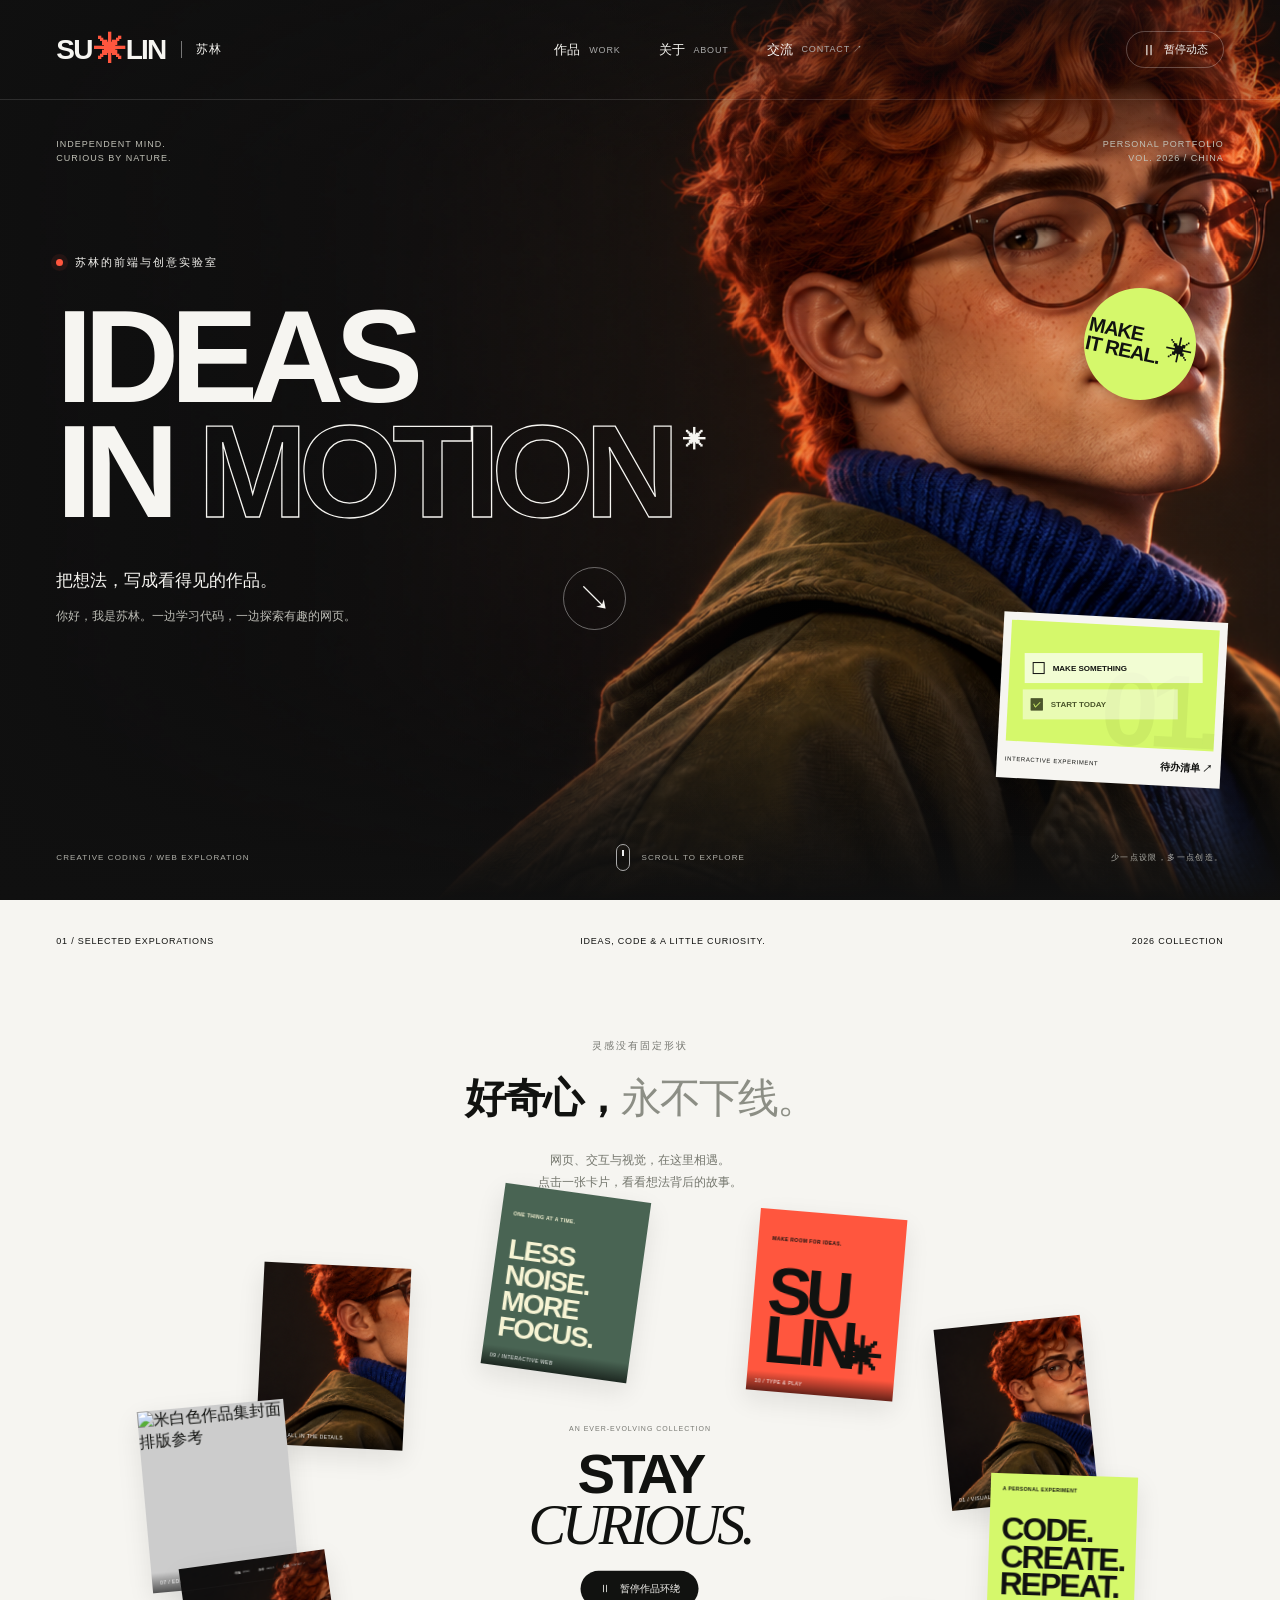
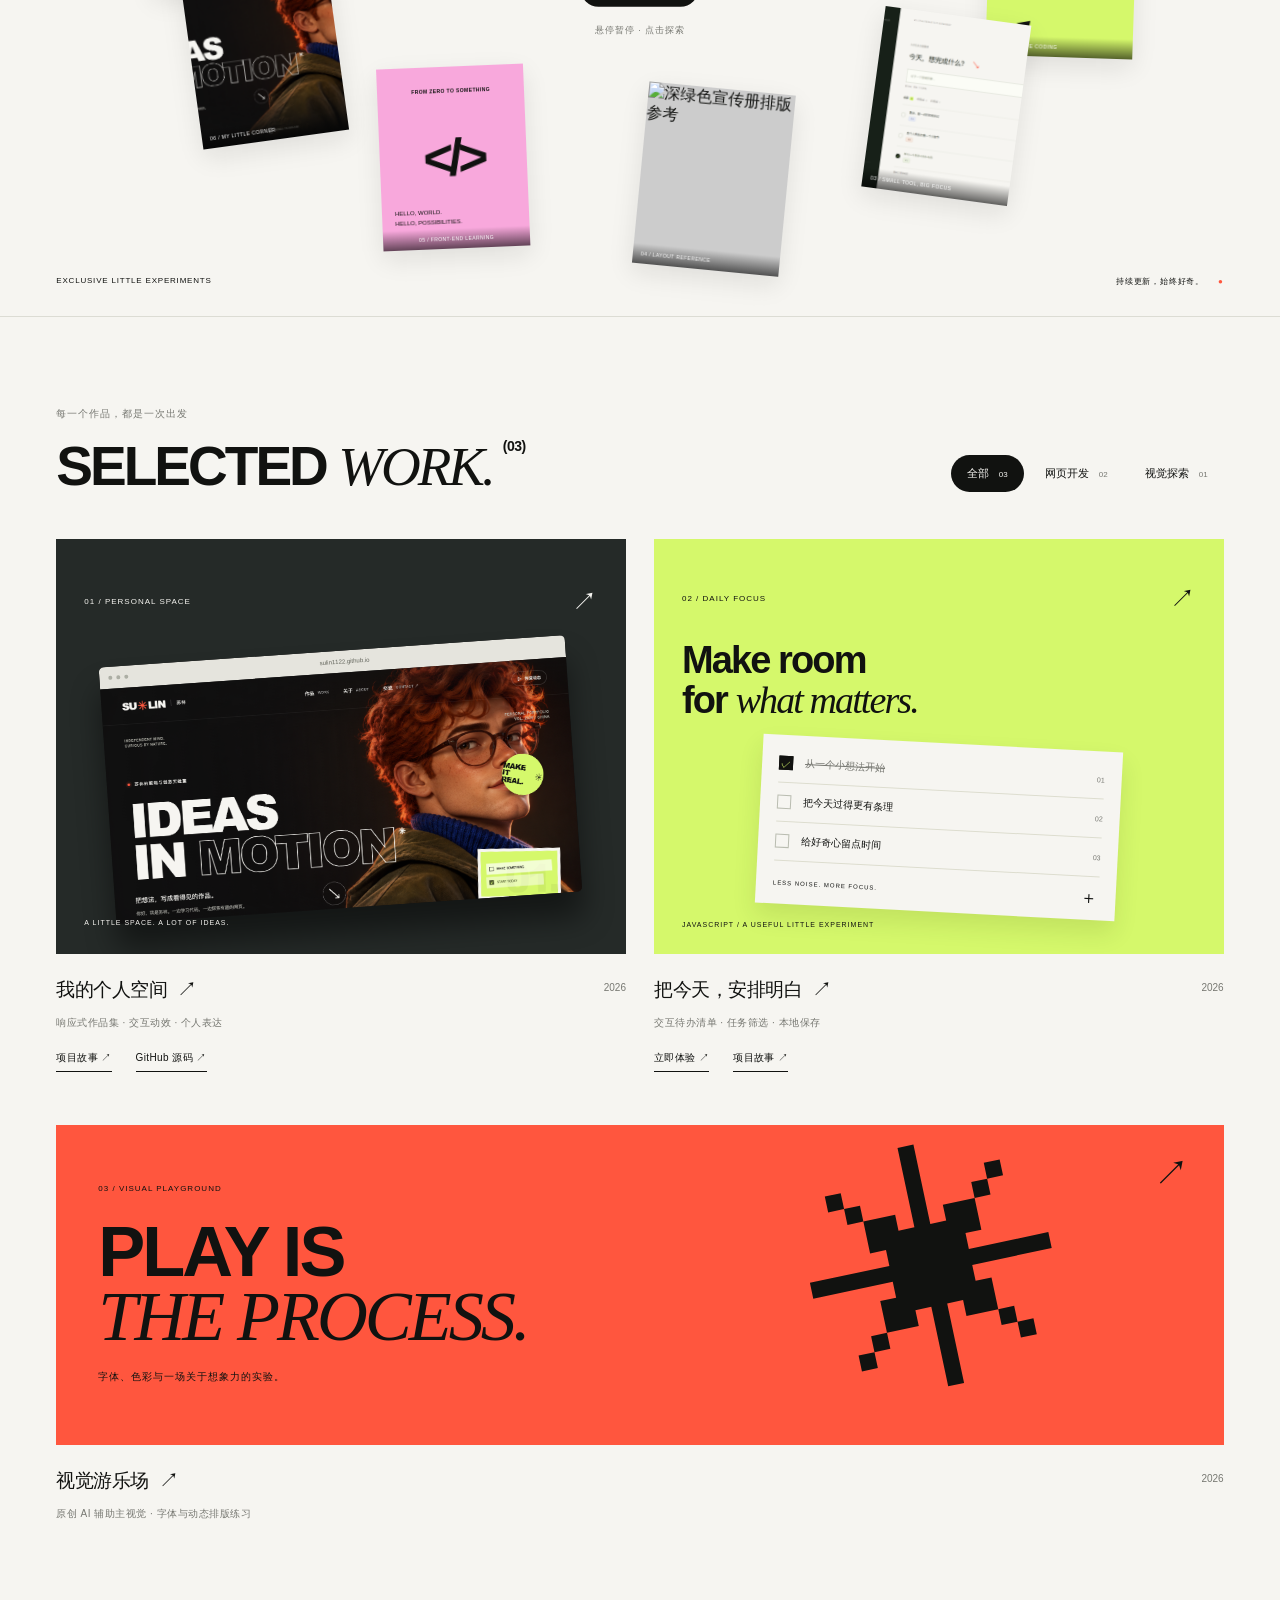
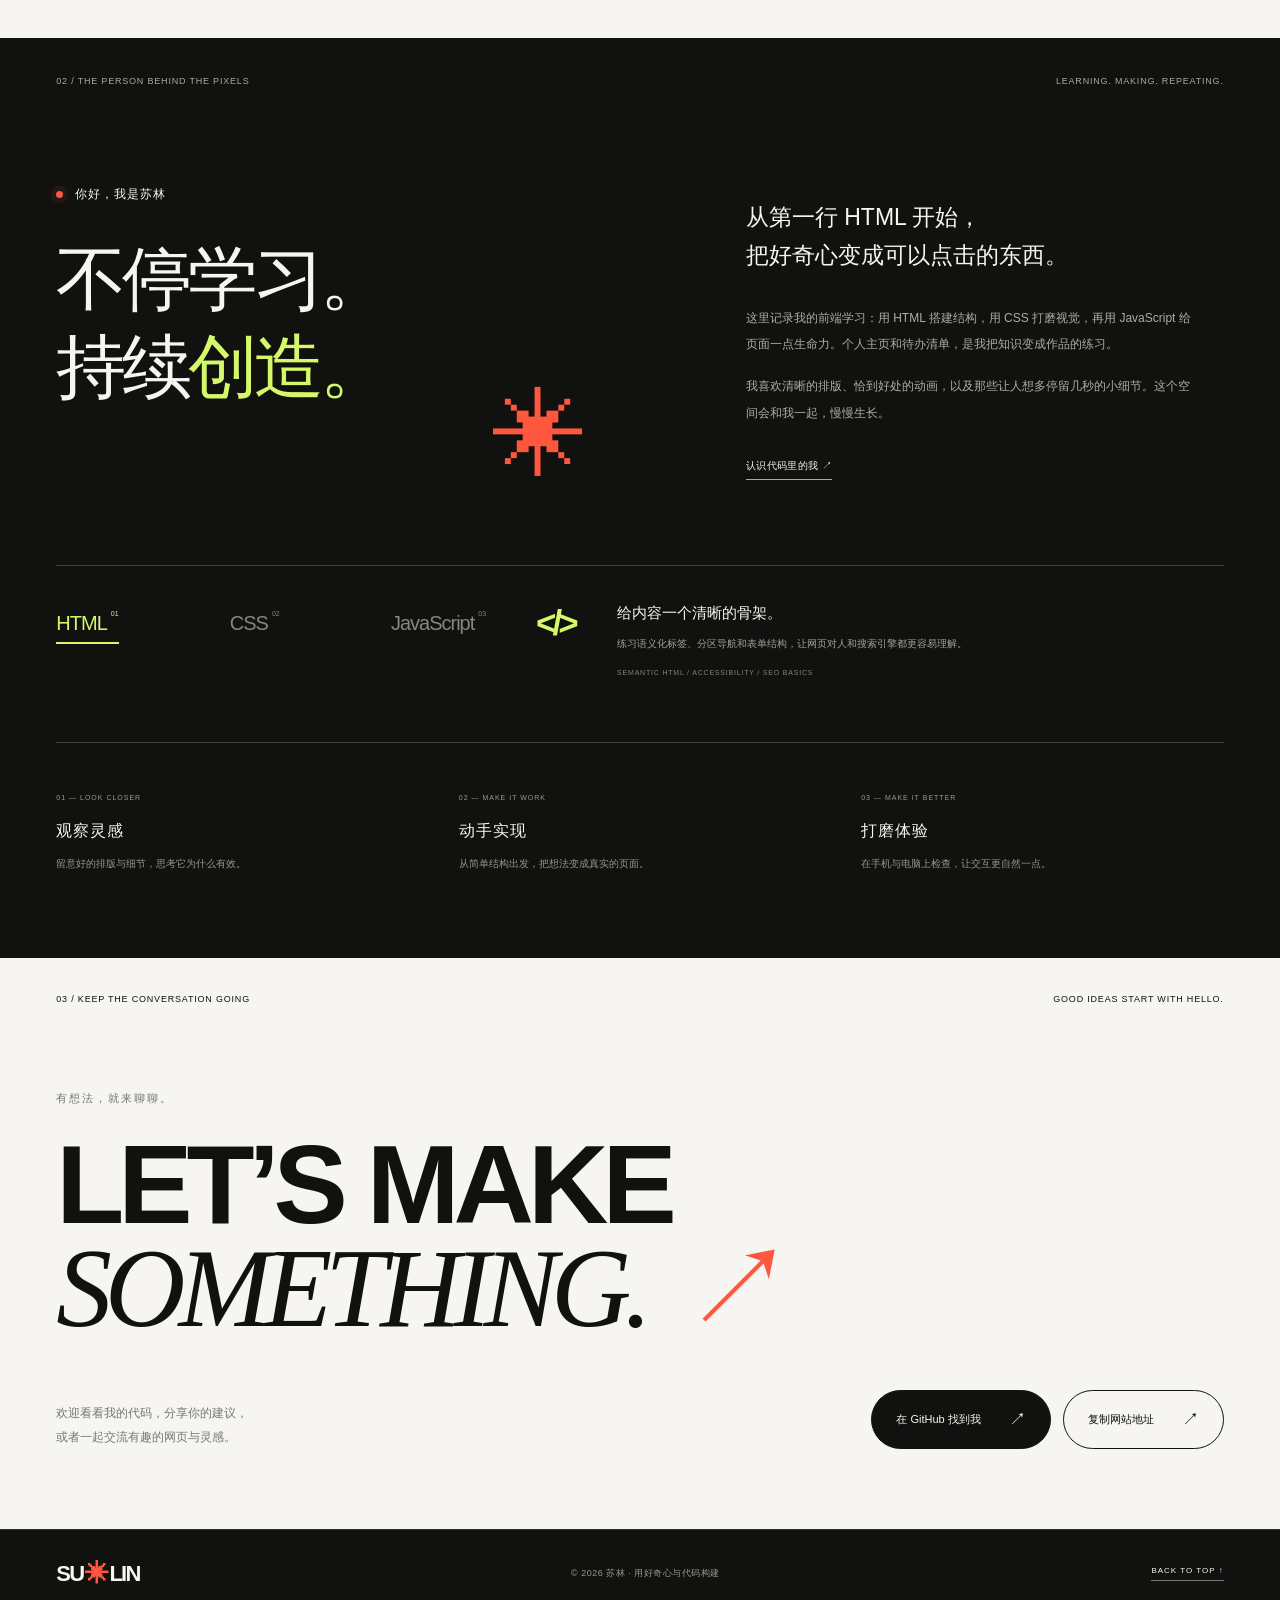
==== index.html @ 7ba2c5b1 "Redesign portfolio with animated gallery and persistent task app" ====
<!DOCTYPE html>
<html lang="zh-CN">
<head>
  <meta charset="UTF-8">
  <meta name="viewport" content="width=device-width, initial-scale=1">
  <meta name="theme-color" content="#101010">
  <title>苏林 SULIN — 让想法动起来｜前端学习与创意作品集</title>
  <meta name="description" content="你好，我是苏林。这里是我的前端学习与创意实验空间：探索 HTML、CSS、JavaScript，展示个人网站、交互待办清单与视觉练习。">
  <meta name="author" content="苏林">
  <link rel="canonical" href="https://sulin1122.github.io/">
  <link rel="icon" href="./images/logo.svg" type="image/svg+xml">
  <link rel="icon" href="./favicon.ico">
  <meta property="og:type" content="website">
  <meta property="og:locale" content="zh_CN">
  <meta property="og:site_name" content="SULIN — 苏林的创意空间">
  <meta property="og:title" content="苏林 SULIN — 让想法动起来">
  <meta property="og:description" content="前端学习、网页作品与视觉实验。每一个小小的想法，都值得被认真实现。">
  <meta property="og:url" content="https://sulin1122.github.io/">
  <meta property="og:image" content="https://sulin1122.github.io/images/portfolio-social.png">
  <meta property="og:image:alt" content="苏林创意作品集，黑色首屏与原创红发 3D 人物">
  <meta name="twitter:card" content="summary_large_image">
  <meta name="twitter:title" content="苏林 SULIN — 让想法动起来">
  <meta name="twitter:description" content="前端学习、网页作品与视觉实验。">
  <meta name="twitter:image" content="https://sulin1122.github.io/images/portfolio-social.png">
  <link rel="preload" as="image" href="./images/creative-hero.png" fetchpriority="high">
  <link rel="stylesheet" href="./style.css">
  <script src="./myScript.js" defer></script>
  <script type="application/ld+json">
  {"@context":"https://schema.org","@type":"ProfilePage","url":"https://sulin1122.github.io/","name":"苏林 SULIN — 前端学习与创意作品集","inLanguage":"zh-CN","mainEntity":{"@type":"Person","name":"苏林","identifier":"sulin1122","url":"https://sulin1122.github.io/","sameAs":["https://github.com/sulin1122"]}}
  </script>
</head>
<body>
  <a class="skip-link" href="#main">跳到主要内容</a>
  <div class="reading-progress" aria-hidden="true"></div>
  <header class="site-header" id="top">
    <a class="wordmark" href="#top" aria-label="苏林，返回首页">SU<span class="logo-star" aria-hidden="true">✳</span>LIN<span class="wordmark-cn">苏林</span></a>
    <nav class="main-nav" id="main-nav" aria-label="主要导航">
      <a href="#works">作品 <span>WORK</span></a><a href="#about">关于 <span>ABOUT</span></a><a href="#contact">交流 <span>CONTACT ↗</span></a>
    </nav>
    <div class="header-actions"><button class="motion-toggle" type="button" aria-pressed="false" title="暂停页面动态"><span class="motion-symbol" aria-hidden="true">Ⅱ</span><span class="motion-label">暂停动态</span></button><button class="menu-toggle" type="button" aria-expanded="false" aria-controls="main-nav" aria-label="打开导航"><span></span><span></span></button></div>
  </header>
  <main id="main">
    <section class="hero" aria-labelledby="hero-title">
      <div class="hero-art" aria-hidden="true"><img src="./images/creative-hero.png" width="1672" height="941" alt="" fetchpriority="high"></div><div class="hero-shade" aria-hidden="true"></div>
      <div class="hero-kicker"><span>INDEPENDENT MIND.<br>CURIOUS BY NATURE.</span><span class="hero-edition">PERSONAL PORTFOLIO<br>VOL. 2026 / CHINA</span></div>
      <div class="hero-copy"><p class="eyebrow"><span class="live-dot"></span> 苏林的前端与创意实验室</p><h1 id="hero-title">IDEAS<br>IN <span class="outline-word">MOTION</span><sup>✳</sup></h1><div class="hero-intro"><p>把想法，写成看得见的作品。<br><span>你好，我是苏林。一边学习代码，一边探索有趣的网页。</span></p><a href="#works" class="round-link" aria-label="向下探索我的作品"><span aria-hidden="true">↘</span></a></div></div>
      <div class="hero-sticker" aria-hidden="true"><span>MAKE<br>IT REAL.</span><span>✳</span></div>
      <a class="hero-preview" href="./1.html"><div class="preview-art"><span class="preview-task"><i></i>MAKE SOMETHING</span><span class="preview-task checked"><i>✓</i>START TODAY</span><span class="preview-number">01.</span></div><span>INTERACTIVE EXPERIMENT <strong>待办清单 ↗</strong></span></a>
      <div class="hero-bottom"><span>CREATIVE CODING / WEB EXPLORATION</span><a href="#works"><span class="scroll-line" aria-hidden="true"></span> SCROLL TO EXPLORE</a><span class="hero-coordinate">少一点设限，多一点创造。</span></div>
    </section>
    <section class="collection section-light" id="works" aria-labelledby="collection-title">
      <div class="section-meta"><span>01 / SELECTED EXPLORATIONS</span><span>IDEAS, CODE & A LITTLE CURIOSITY.</span><span>2026 COLLECTION</span></div>
      <div class="collection-heading reveal"><p class="eyebrow">灵感没有固定形状</p><h2 id="collection-title">好奇心，<em>永不下线。</em></h2><p class="section-description">网页、交互与视觉，在这里相遇。<br>点击一张卡片，看看想法背后的故事。</p></div>
      <div class="orbit-stage" aria-label="互动作品与灵感环形画廊"><div class="orbit-cards">
        <button class="orbit-card art-character" type="button" data-case="visual" aria-label="查看原创 3D 主视觉"><img src="./images/creative-hero.png" alt="原创红发 3D 人物视觉" loading="lazy" width="1672" height="941"><span>01 / VISUAL EXPLORATION</span></button>
        <button class="orbit-card art-type" type="button" data-case="site" aria-label="查看个人网站项目"><span class="poster-caption">A PERSONAL EXPERIMENT</span><strong>CODE.<br>CREATE.<br>REPEAT.</strong><span class="poster-mark">↗</span><span>02 / CREATIVE CODING</span></button>
        <button class="orbit-card art-image" type="button" data-case="todo" aria-label="查看待办清单项目"><img src="./images/todo-preview.png" alt="待办清单项目界面预览" loading="lazy" width="1280" height="800"><span>03 / SMALL TOOL, BIG FOCUS</span></button>
        <button class="orbit-card art-image" type="button" data-case="reference" aria-label="查看排版参考素材"><img src="./images/brochure-reference.webp" alt="深绿色宣传册排版参考" loading="lazy" width="640" height="714"><span>04 / LAYOUT REFERENCE</span></button>
        <button class="orbit-card art-code" type="button" data-case="site" aria-label="查看网页结构练习"><span class="poster-caption">FROM ZERO TO SOMETHING</span><strong>&lt;/&gt;</strong><span class="code-caption">HELLO, WORLD.<br>HELLO, POSSIBILITIES.</span><span>05 / FRONT-END LEARNING</span></button>
        <button class="orbit-card art-image" type="button" data-case="site" aria-label="查看个人主页预览"><img src="./images/portfolio-preview.png" alt="个人作品集首页预览" loading="lazy" width="1265" height="791"><span>06 / MY LITTLE CORNER</span></button>
        <button class="orbit-card art-image" type="button" data-case="reference" aria-label="查看作品集封面参考"><img src="./images/portfolio-reference.webp" alt="米白色作品集封面排版参考" loading="lazy" width="640" height="427"><span>07 / EDITORIAL REFERENCE</span></button>
        <button class="orbit-card art-character detail-crop" type="button" data-case="visual" aria-label="查看主视觉细节"><img src="./images/creative-hero.png" alt="原创人物头发与材质的细节" loading="lazy" width="1672" height="941"><span>08 / IT'S ALL IN THE DETAILS</span></button>
        <button class="orbit-card art-focus" type="button" data-case="todo" aria-label="体验我的待办清单"><span class="poster-caption">ONE THING AT A TIME.</span><strong>LESS<br>NOISE.<br>MORE<br>FOCUS.</strong><span>09 / INTERACTIVE WEB</span></button>
        <button class="orbit-card art-name" type="button" data-case="visual" aria-label="查看视觉与字体探索"><span class="poster-caption">MAKE ROOM FOR IDEAS.</span><strong>SU<br>LIN<span>✳</span></strong><span>10 / TYPE & PLAY</span></button>
      </div><div class="orbit-center"><span class="orbit-small-label">AN EVER-EVOLVING COLLECTION</span><span class="orbit-center-title">STAY<br><em>CURIOUS.</em></span><button class="orbit-control" type="button" aria-pressed="false"><span class="orbit-control-icon" aria-hidden="true">Ⅱ</span><span class="orbit-control-label">暂停作品环绕</span></button><span class="orbit-hint">悬停暂停 · 点击探索</span></div></div>
      <div class="collection-bottom"><span>EXCLUSIVE LITTLE EXPERIMENTS</span><span>持续更新，始终好奇。<span class="accent-dot">●</span></span></div>
    </section>
    <section class="projects section-light" aria-labelledby="projects-title">
      <div class="projects-header reveal"><div><p class="eyebrow">每一个作品，都是一次出发</p><h2 id="projects-title">SELECTED <em>WORK.</em><sup>(03)</sup></h2></div><div class="project-filters" role="group" aria-label="筛选作品"><button class="is-active" type="button" data-filter="all" aria-pressed="true">全部 <span>03</span></button><button type="button" data-filter="web" aria-pressed="false">网页开发 <span>02</span></button><button type="button" data-filter="visual" aria-pressed="false">视觉探索 <span>01</span></button></div></div>
      <p class="sr-only" id="filter-status" aria-live="polite">显示全部 3 个作品</p>
      <div class="project-grid">
        <article class="project-card reveal" data-category="web" id="personal-site"><button class="project-cover cover-site" type="button" data-case="site" aria-label="查看个人网站项目详情"><span class="cover-topline">01 / PERSONAL SPACE <span>↗</span></span><div class="browser-mock"><div class="browser-bar"><i></i><i></i><i></i><span>sulin1122.github.io</span></div><img src="./images/portfolio-preview.png" alt="个人作品集网站实际页面" loading="lazy" width="1265" height="791"></div><span class="cover-label">A LITTLE SPACE. A LOT OF IDEAS.</span></button><div class="project-caption"><div><h3>我的个人空间 <span>↗</span></h3><p>响应式作品集 · 交互动效 · 个人表达</p></div><span class="project-year">2026</span></div><div class="project-actions"><button class="text-link" type="button" data-case="site">项目故事 ↗</button><a class="text-link" href="https://github.com/sulin1122/sulin1122.github.io" target="_blank" rel="noopener noreferrer">GitHub 源码 ↗</a></div></article>
        <article class="project-card reveal" data-category="web" id="todo-project"><button class="project-cover cover-todo" type="button" data-case="todo" aria-label="查看交互待办清单详情"><span class="cover-topline">02 / DAILY FOCUS <span>↗</span></span><div class="todo-cover-heading">Make room<br>for <em>what matters.</em></div><div class="mini-todo"><div><span class="mini-check done">✓</span><span class="mini-done">从一个小想法开始</span><small>01</small></div><div><span class="mini-check"></span><span>把今天过得更有条理</span><small>02</small></div><div><span class="mini-check"></span><span>给好奇心留点时间</span><small>03</small></div><span class="mini-todo-footer">LESS NOISE. MORE FOCUS. <span>＋</span></span></div><span class="cover-label">JAVASCRIPT / A USEFUL LITTLE EXPERIMENT</span></button><div class="project-caption"><div><h3>把今天，安排明白 <span>↗</span></h3><p>交互待办清单 · 任务筛选 · 本地保存</p></div><span class="project-year">2026</span></div><div class="project-actions"><a class="text-link" href="./1.html">立即体验 ↗</a><button class="text-link" type="button" data-case="todo">项目故事 ↗</button></div></article>
        <article class="project-card project-wide reveal" data-category="visual"><button class="project-cover cover-visual" type="button" data-case="visual" aria-label="查看视觉实验详情"><div><span class="cover-topline">03 / VISUAL PLAYGROUND</span><strong>PLAY IS<br><em>THE PROCESS.</em></strong><span class="cover-label">字体、色彩与一场关于想象力的实验。</span></div><div class="visual-star" aria-hidden="true">✳</div><span class="visual-open" aria-hidden="true">↗</span></button><div class="project-caption"><div><h3>视觉游乐场 <span>↗</span></h3><p>原创 AI 辅助主视觉 · 字体与动态排版练习</p></div><span class="project-year">2026</span></div></article>
      </div>
    </section>
    <section class="about" id="about" aria-labelledby="about-title">
      <div class="section-meta"><span>02 / THE PERSON BEHIND THE PIXELS</span><span>LEARNING. MAKING. REPEATING.</span></div>
      <div class="about-layout"><div class="about-title-wrap reveal"><p class="eyebrow"><span class="live-dot"></span> 你好，我是苏林</p><h2 id="about-title">不停学习。<br>持续<span>创造。</span></h2><span class="about-asterisk" aria-hidden="true">✳</span></div><div class="about-copy reveal"><p class="about-lead">从第一行 HTML 开始，<br>把好奇心变成可以点击的东西。</p><p>这里记录我的前端学习：用 HTML 搭建结构，用 CSS 打磨视觉，再用 JavaScript 给页面一点生命力。个人主页和待办清单，是我把知识变成作品的练习。</p><p>我喜欢清晰的排版、恰到好处的动画，以及那些让人想多停留几秒的小细节。这个空间会和我一起，慢慢生长。</p><a class="text-link light-link" href="https://github.com/sulin1122" target="_blank" rel="noopener noreferrer">认识代码里的我 ↗</a></div></div>
      <div class="skill-lab reveal"><div class="skill-tabs" role="tablist" aria-label="正在探索的技能"><button type="button" role="tab" id="skill-html" aria-selected="true" aria-controls="skill-panel" data-skill="html">HTML<span>01</span></button><button type="button" role="tab" id="skill-css" aria-selected="false" aria-controls="skill-panel" tabindex="-1" data-skill="css">CSS<span>02</span></button><button type="button" role="tab" id="skill-js" aria-selected="false" aria-controls="skill-panel" tabindex="-1" data-skill="js">JavaScript<span>03</span></button></div><div id="skill-panel" class="skill-panel" role="tabpanel" tabindex="0" aria-labelledby="skill-html"><span class="skill-icon" aria-hidden="true">&lt;/&gt;</span><div><h3>给内容一个清晰的骨架。</h3><p>练习语义化标签、分区导航和表单结构，让网页对人和搜索引擎都更容易理解。</p><span class="skill-tags">SEMANTIC HTML / ACCESSIBILITY / SEO BASICS</span></div></div></div>
      <div class="process-row"><div class="reveal"><span>01 — LOOK CLOSER</span><h3>观察灵感</h3><p>留意好的排版与细节，思考它为什么有效。</p></div><div class="reveal"><span>02 — MAKE IT WORK</span><h3>动手实现</h3><p>从简单结构出发，把想法变成真实的页面。</p></div><div class="reveal"><span>03 — MAKE IT BETTER</span><h3>打磨体验</h3><p>在手机与电脑上检查，让交互更自然一点。</p></div></div>
    </section>
    <section class="contact section-light" id="contact" aria-labelledby="contact-title"><div class="section-meta"><span>03 / KEEP THE CONVERSATION GOING</span><span>GOOD IDEAS START WITH HELLO.</span></div><div class="contact-content reveal"><p class="eyebrow">有想法，就来聊聊。</p><h2 id="contact-title">LET’S MAKE<br><em>SOMETHING.</em><span aria-hidden="true">↗</span></h2><div class="contact-bottom"><p>欢迎看看我的代码，分享你的建议，<br>或者一起交流有趣的网页与灵感。</p><div class="contact-actions"><a class="pill-button" href="https://github.com/sulin1122" target="_blank" rel="noopener noreferrer">在 GitHub 找到我 <span>↗</span></a><button class="pill-button pill-outline" type="button" id="copy-site">复制网站地址 <span>↗</span></button></div></div></div></section>
  </main>
  <footer class="site-footer"><a class="wordmark" href="#top" aria-label="回到顶部">SU<span aria-hidden="true">✳</span>LIN</a><p>© <span id="year">2026</span> 苏林 · 用好奇心与代码构建</p><a href="#top" class="back-top">BACK TO TOP ↑</a></footer>
  <dialog class="case-dialog" id="case-dialog" aria-labelledby="case-title"><button class="dialog-close" type="button" aria-label="关闭项目详情">×</button><div id="case-content"></div></dialog>
  <div class="toast" id="toast" role="status" aria-live="polite"></div>
</body>
</html>
---- style.css ----
@charset "UTF-8";
:root{--ink:#111210;--paper:#f6f5f1;--muted:#777872;--line:#dcdcd4;--accent:#ff563e;--lime:#d5f86b;--font:Arial,"Helvetica Neue","PingFang SC","Microsoft YaHei",sans-serif;--pad:clamp(22px,4.4vw,84px)}
*{box-sizing:border-box}html{scroll-behavior:smooth;scroll-padding-top:92px}body{margin:0;font-family:var(--font);color:var(--ink);background:var(--ink);-webkit-font-smoothing:antialiased}button,input,select{font:inherit}button,a{-webkit-tap-highlight-color:transparent}button{cursor:pointer;color:inherit}a{color:inherit;text-decoration:none}img{display:block;max-width:100%}button:focus-visible,a:focus-visible,input:focus-visible,select:focus-visible,[tabindex="0"]:focus-visible{outline:3px solid var(--accent);outline-offset:5px}button:disabled{cursor:default}[hidden]{display:none!important}::selection{background:var(--accent);color:white}.sr-only{position:absolute;width:1px;height:1px;padding:0;overflow:hidden;clip:rect(0,0,0,0);white-space:nowrap;border:0}.skip-link{position:fixed;left:20px;top:-90px;z-index:1000;background:var(--lime);padding:14px 24px;border-radius:5px}.skip-link:focus{top:15px}.reading-progress{position:fixed;inset:0 auto auto 0;height:3px;width:0;z-index:100;background:var(--accent);pointer-events:none}
.site-header{position:absolute;top:0;left:0;width:100%;height:100px;display:flex;align-items:center;justify-content:space-between;padding:0 var(--pad);color:var(--paper);z-index:30;border-bottom:1px solid #ffffff20}.wordmark{display:flex;align-items:center;font-size:28px;font-weight:900;letter-spacing:-1.8px;gap:2px}.logo-star,.wordmark>span:not(.wordmark-cn){color:var(--accent);font-size:32px;line-height:1}.wordmark-cn{font-size:12px;letter-spacing:1px;margin-left:13px;font-weight:400;border-left:1px solid #777;padding-left:14px}.main-nav{display:flex;gap:38px;margin-left:70px}.main-nav>a{display:flex;align-items:center;gap:9px;font-size:13px;position:relative}.main-nav>a span{font-size:9px;letter-spacing:.8px;color:#aaa}.main-nav>a:after{content:"";position:absolute;left:0;bottom:-10px;height:2px;width:100%;background:var(--accent);transform:scaleX(0);transform-origin:left;transition:transform .25s}.main-nav>a:hover:after{transform:scaleX(1)}.header-actions{display:flex;align-items:center;gap:20px}.motion-toggle{color:var(--paper);background:transparent;border:1px solid #ffffff40;border-radius:99px;padding:10px 15px;display:flex;gap:8px;align-items:center;font-size:11px}.motion-symbol{font-size:14px;line-height:1}.motion-toggle:hover{background:#ffffff15}.menu-toggle{display:none}
.hero{position:relative;isolation:isolate;min-height:780px;height:min(900px,100svh);color:var(--paper);overflow:hidden;background:#101010}.hero-art{position:absolute;inset:0;z-index:-3;overflow:hidden}.hero-art img{width:100%;height:100%;object-fit:cover;object-position:70% 46%;transform:scale(1.065) translate3d(calc(var(--px,0) * -12px),calc(var(--py,0) * -8px),0);will-change:transform;transition:transform .7s ease-out}.hero-shade{position:absolute;inset:0;z-index:-1;background:linear-gradient(90deg,#101010f5 0%,#101010b0 29%,#10101015 62%,#10101000 100%),linear-gradient(0deg,#101010 0%,#10101000 25%,#10101000 82%,#10101090 100%)}.hero-kicker{position:absolute;top:137px;left:var(--pad);right:var(--pad);display:flex;justify-content:space-between;font-size:9px;line-height:1.6;letter-spacing:1px;color:#c0c0b6}.hero-edition{text-align:right}.hero-copy{position:relative;padding:253px var(--pad) 145px;max-width:1220px}.eyebrow{font-size:11px;letter-spacing:2px;line-height:1.8;display:flex;gap:12px;align-items:center;margin:0 0 27px}.live-dot{width:7px;height:7px;border-radius:50%;display:inline-block;background:var(--accent);box-shadow:0 0 0 5px #ff563e15}.hero h1{font-size:clamp(96px,10.3vw,162px);line-height:.87;letter-spacing:-9px;margin:0;font-weight:900;position:relative}.hero h1 sup{font-size:23px;vertical-align:top;position:relative;left:12px;top:15px;letter-spacing:0}.outline-word{color:transparent;-webkit-text-stroke:1.3px var(--paper)}.hero-intro{max-width:570px;display:flex;justify-content:space-between;align-items:center;gap:25px;margin-top:35px}.hero-intro p{font-size:17px;line-height:2;margin:0;font-weight:500}.hero-intro p span{font-size:12px;font-weight:400;color:#bcbcb5}.round-link{flex-shrink:0;width:63px;height:63px;border:1px solid #ffffff60;display:grid;place-items:center;border-radius:50%;font-size:35px;transition:background .25s,transform .25s}.round-link:hover{background:var(--accent);transform:rotate(45deg);border-color:var(--accent)}.hero-sticker{position:absolute;top:32%;right:6.6%;width:112px;height:112px;border-radius:50%;background:var(--lime);color:var(--ink);transform:rotate(12deg);display:flex;align-items:center;justify-content:center;gap:5px;box-shadow:0 3px 12px #0002;animation:sticker-float 6s ease-in-out infinite}.hero-sticker>span:first-child{font-size:20px;font-weight:900;line-height:.95;letter-spacing:-1px}.hero-sticker>span:last-child{font-size:27px}.hero-preview{position:absolute;right:var(--pad);bottom:117px;width:224px;padding:8px 8px 12px;background:#f6f5f1;color:var(--ink);transform:rotate(3deg);transition:transform .35s;box-shadow:0 15px 40px #0005}.hero-preview:hover{transform:rotate(0) translateY(-7px)}.preview-art{background:var(--lime);height:121px;padding:28px 15px;position:relative;overflow:hidden}.preview-task{position:relative;z-index:1;display:flex;align-items:center;gap:8px;font-size:8px;font-weight:bold;padding:9px 8px;background:#ffffffb3;transform:rotate(-3deg);margin-bottom:7px}.preview-task i{width:12px;height:12px;border:1px solid #111;display:grid;place-items:center;font-style:normal}.preview-task.checked{width:87%;opacity:.7}.preview-task.checked i{background:var(--ink);color:var(--lime)}.preview-number{position:absolute;right:0;bottom:-22px;font-size:104px;font-weight:900;letter-spacing:-10px;color:#0000000c}.hero-preview>span{display:flex;justify-content:space-between;align-items:center;font-size:6px;letter-spacing:.6px;padding-top:11px}.hero-preview strong{font-size:10px;letter-spacing:0}.hero-bottom{position:absolute;bottom:29px;left:var(--pad);right:var(--pad);display:flex;justify-content:space-between;align-items:center;font-size:8px;letter-spacing:1.1px;color:#b1b1aa}.hero-bottom>a{display:flex;align-items:center;gap:12px}.scroll-line{height:27px;width:14px;border:1px solid #aaa;border-radius:9px;position:relative}.scroll-line:after{content:"";position:absolute;top:5px;left:5px;width:2px;height:6px;background:#eee;animation:scroll-dot 1.8s infinite}.hero-coordinate{letter-spacing:1.4px!important}
.section-light{background:var(--paper)}.section-meta{display:flex;justify-content:space-between;align-items:center;gap:25px;font-size:9px;line-height:1.5;letter-spacing:.8px}.collection{padding:35px var(--pad) 29px;overflow:hidden}.collection-heading{text-align:center;padding-top:88px}.collection-heading .eyebrow{justify-content:center;margin-bottom:16px;font-size:10px;color:var(--muted)}.collection-heading h2{font-size:clamp(28px,3.2vw,48px);font-weight:600;letter-spacing:-2px;margin:0}.collection-heading h2 em{font-style:normal;color:#8c8e85;font-weight:400}.section-description{font-size:12px;line-height:1.9;color:#74766d;margin-top:23px}.orbit-stage{position:relative;max-width:1300px;margin:-20px auto 0;height:690px}.orbit-cards{position:absolute;inset:0}.orbit-card{position:absolute;left:50%;top:50%;width:clamp(122px,11.5vw,166px);height:clamp(158px,14.2vw,205px);border:none;padding:0;text-align:left;box-shadow:0 9px 24px #11111118;overflow:hidden;background:#ccc;transition:box-shadow .3s;will-change:transform;isolation:isolate}.orbit-card:hover,.orbit-card:focus-visible{z-index:15!important;box-shadow:0 20px 45px #0004}.orbit-card>img{width:100%;height:100%;object-fit:cover;transition:transform .5s}.orbit-card:hover>img{transform:scale(1.07)}.orbit-card>span:last-child{position:absolute;z-index:1;left:0;bottom:0;padding:7px 8px;font-size:5px;letter-spacing:.4px;width:100%;background:linear-gradient(transparent,#0009);color:#fff}.orbit-card.art-image>img{object-position:center}.art-character>img{object-position:75% center}.art-character.detail-crop>img{object-position:72% 22%;transform:scale(1.7)}.art-character.detail-crop:hover>img{transform:scale(1.8)}.art-type{background:#d5f86b;padding:12px}.poster-caption{position:relative;font-size:5px;font-weight:bold;letter-spacing:.4px;display:block}.art-type strong{display:block;margin-top:24px;font-size:clamp(23px,2.5vw,38px);line-height:.86;letter-spacing:-2px}.poster-mark{display:block;font-size:37px;font-weight:bold;margin-top:12px}.art-code{background:#f8a8dc;text-align:center;padding:13px}.art-code strong{display:block;margin-top:34px;font-size:52px;font-weight:900;letter-spacing:-5px}.code-caption{display:block;font-size:6px;text-align:left;line-height:1.6;margin-top:20px}.art-focus{background:#496453;color:#f7f4d4;padding:12px}.art-focus strong{display:block;font-size:28px;letter-spacing:-1.6px;line-height:.92;margin-top:20px}.art-name{background:#ff563e;padding:14px}.art-name strong{font-size:66px;line-height:.75;letter-spacing:-6px;position:relative;display:block;margin-top:25px}.art-name strong span{position:absolute;right:0;bottom:0;font-size:40px;letter-spacing:0}.orbit-center{position:absolute;left:50%;top:50%;transform:translate(-50%,-50%);display:flex;align-items:center;flex-direction:column;gap:17px;pointer-events:none;text-align:center}.orbit-small-label{font-size:7px;letter-spacing:1px;color:var(--muted)}.orbit-center-title{font-size:clamp(35px,4.4vw,68px);line-height:.9;letter-spacing:-4px;font-weight:900}.orbit-center-title em{font-style:italic;font-family:Georgia,serif;font-weight:400}.orbit-control{pointer-events:auto;border:none;background:var(--ink);color:var(--paper);border-radius:50px;padding:11px 19px;display:flex;gap:10px;align-items:center;font-size:10px;margin-top:4px;transition:background .25s}.orbit-control:hover{background:var(--accent)}.orbit-hint{font-size:9px;color:var(--muted);letter-spacing:1px}.collection-bottom{display:flex;justify-content:space-between;font-size:8px;letter-spacing:.8px}.collection-bottom>span:last-child{display:flex;gap:14px;align-items:center}.accent-dot{color:var(--accent);font-size:8px}
.projects{padding:88px var(--pad) 115px;border-top:1px solid var(--line)}.projects-header{display:flex;justify-content:space-between;align-items:flex-end;gap:30px;margin-bottom:45px}.projects-header .eyebrow{color:var(--muted);font-size:10px;letter-spacing:1px;margin-bottom:16px}.projects-header h2{margin:0;font-size:clamp(35px,4.3vw,65px);letter-spacing:-3px;line-height:1}.projects-header h2 em{font-family:Georgia,serif;font-weight:400}.projects-header h2 sup{font-size:14px;letter-spacing:-.5px;margin-left:10px;vertical-align:top}.project-filters{display:flex;gap:5px;padding-bottom:2px}.project-filters button{border:1px solid transparent;padding:10px 15px;border-radius:99px;background:transparent;font-size:11px;white-space:nowrap}.project-filters button span{margin-left:7px;font-size:8px;color:var(--muted)}.project-filters button.is-active{background:var(--ink);color:var(--paper)}.project-filters button.is-active span{color:var(--paper)}.project-filters button:not(.is-active):hover{border-color:var(--line)}.project-grid{display:grid;grid-template-columns:1fr 1fr;gap:53px 28px}.project-cover{position:relative;display:block;width:100%;height:415px;padding:28px;overflow:hidden;border:0;text-align:left;transition:transform .45s}.project-cover:focus-visible{outline-offset:6px}.project-cover:hover .browser-mock{transform:rotate(-1deg) translateY(-6px) scale(1.025)}.cover-site{background:#252a28;color:var(--paper)}.cover-topline{display:flex;justify-content:space-between;gap:20px;font-size:8px;letter-spacing:1px;align-items:center}.cover-topline>span{font-size:25px}.browser-mock{margin:33px auto 0;width:91%;border-radius:5px;overflow:hidden;box-shadow:0 25px 30px #0007;transform:rotate(-4deg);transition:transform .5s;background:#111}.browser-bar{display:flex;gap:4px;align-items:center;background:#e5e4dd;height:22px;padding:0 9px;color:#62645b}.browser-bar>i{display:block;width:4px;height:4px;border-radius:50%;background:#acaea4}.browser-bar>span{font-size:6px;text-align:center;margin:auto}.browser-mock>img{width:100%;height:235px;object-fit:cover;object-position:top}.cover-label{display:block;font-size:7px;letter-spacing:1px;margin-top:27px;line-height:1.8}.cover-site>.cover-label{position:absolute;bottom:25px;left:28px}.project-caption{display:flex;justify-content:space-between;gap:15px;align-items:flex-start;padding:22px 0 0}.project-caption h3{margin:0;font-size:19px;font-weight:500;letter-spacing:-.5px}.project-caption h3>span{font-size:20px;margin-left:5px}.project-caption p{font-size:10px;color:var(--muted);letter-spacing:.5px;margin:11px 0 0;line-height:1.8}.project-year{font-size:10px;margin-top:6px;color:var(--muted)}.project-actions{display:flex;gap:24px;margin-top:17px}.text-link{font-size:10px;letter-spacing:.4px;background:none;border:0;border-bottom:1px solid var(--ink);padding:0 0 5px;line-height:1.7;display:inline-block;transition:color .2s,border-color .2s}.text-link:hover{color:var(--accent);border-color:var(--accent)}.cover-todo{background:var(--lime)}.todo-cover-heading{margin-top:26px;font-size:38px;line-height:1.05;letter-spacing:-1.9px;font-weight:bold}.todo-cover-heading em{font-family:Georgia,serif;font-weight:400}.mini-todo{background:#f6f5f1;margin:22px auto 0;max-width:360px;padding:9px 17px 0;box-shadow:0 12px 25px #2836001c;transform:rotate(3deg);transition:transform .5s}.cover-todo:hover .mini-todo{transform:rotate(0) translateY(-4px)}.mini-todo>div{display:flex;align-items:center;gap:12px;padding:12px 0;border-bottom:1px solid #ddddcf;font-size:10px}.mini-check{width:14px;height:14px;border:1px solid #b9bcb0;display:grid;place-items:center}.mini-check.done{border:1px solid var(--ink);background:var(--ink);color:var(--lime);font-size:10px}.mini-done{text-decoration:line-through;color:var(--muted)}.mini-todo small{margin-left:auto;font-size:7px;color:var(--muted)}.mini-todo-footer{display:flex;justify-content:space-between;align-items:center;font-size:6px;letter-spacing:1px;padding:10px 0}.mini-todo-footer>span{font-size:17px}.cover-todo>.cover-label{position:absolute;bottom:23px}.project-wide{grid-column:1/-1}.cover-visual{height:320px;background:#ff563e;display:flex;justify-content:space-between;align-items:center;padding:35px 42px}.cover-visual strong{display:block;font-size:clamp(38px,5.5vw,79px);line-height:.9;letter-spacing:-3px;margin-top:27px}.cover-visual strong em{font-weight:400;font-family:Georgia,serif}.visual-star{font-size:260px;line-height:1;position:absolute;right:13%;top:24px;transition:transform 1s;transform:rotate(-12deg)}.cover-visual:hover .visual-star{transform:rotate(40deg)}.visual-open{position:absolute;right:35px;top:25px;font-size:35px}.cover-visual .cover-label{margin-top:20px;font-size:10px;letter-spacing:1px}
.about{background:var(--ink);color:var(--paper);padding:37px var(--pad) 85px;overflow:hidden}.about>.section-meta{color:#aaa99f}.about-layout{display:grid;grid-template-columns:1.15fr 1fr;gap:12%;padding:95px 0 85px}.about-title-wrap{position:relative}.about-title-wrap .eyebrow{font-size:12px;letter-spacing:1px;margin-bottom:30px}.about h2{font-size:clamp(40px,5.5vw,79px);line-height:1.24;letter-spacing:-4px;margin:0;font-weight:500}.about h2 span{color:var(--lime)}.about-asterisk{position:absolute;color:var(--accent);font-size:95px;right:18px;bottom:-5px;line-height:1;animation:asterisk-turn 35s linear infinite}.about-copy{padding-top:15px}.about-lead{font-size:23px!important;line-height:1.65!important;color:var(--paper)!important;margin:0 0 30px!important}.about-copy>p{font-size:12px;color:#adada3;line-height:2.2;max-width:450px;margin:0 0 16px}.light-link{color:var(--paper);border-color:#aaa;margin-top:15px}.skill-lab{border-top:1px solid #ffffff30;border-bottom:1px solid #ffffff30;display:grid;grid-template-columns:1fr 1.6fr;gap:50px;padding:33px 0}.skill-tabs{display:flex;align-items:flex-start;justify-content:space-between;gap:12px;padding-top:4px}.skill-tabs>button{border:0;background:none;color:#85867c;font-size:20px;padding:9px 0;position:relative;transition:color .2s;letter-spacing:-1px}.skill-tabs>button>span{font-size:7px;letter-spacing:0;position:relative;top:-14px;margin-left:4px}.skill-tabs>button[aria-selected=true]{color:var(--lime)}.skill-tabs>button[aria-selected=true]:after{position:absolute;content:"";left:0;right:0;bottom:0;height:2px;background:var(--lime)}.skill-panel{display:flex;align-items:flex-start;gap:26px;min-height:110px}.skill-icon{font-size:35px;font-weight:900;letter-spacing:-4px;flex:0 0 55px;padding-top:4px;color:var(--lime)}.skill-panel h3{font-size:15px;font-weight:500;margin:5px 0 11px}.skill-panel p{font-size:10px;line-height:2;color:#a1a297;max-width:500px;margin:0}.skill-tags{font-size:7px;letter-spacing:.8px;display:block;margin-top:15px;color:#828579}.process-row{display:grid;grid-template-columns:repeat(3,1fr);gap:40px;padding-top:43px}.process-row>div>span{font-size:7px;letter-spacing:1px;color:#989b8d}.process-row h3{font-size:16px;letter-spacing:1px;font-weight:400;margin:17px 0 12px}.process-row p{font-size:10px;color:#95978c;line-height:1.9;margin:0}
.contact{padding:35px var(--pad) 80px}.contact-content{padding-top:82px}.contact-content>.eyebrow{font-size:11px;color:var(--muted);margin-bottom:26px}.contact h2{font-size:clamp(53px,8.7vw,130px);line-height:.92;letter-spacing:-6px;margin:0;position:relative}.contact h2 em{font-family:Georgia,serif;font-weight:400;letter-spacing:-7px}.contact h2>span{display:inline-block;margin-left:3vw;color:var(--accent);font-weight:400;transition:transform .4s}.contact h2:hover>span{transform:translate(12px,-12px)}.contact-bottom{display:flex;justify-content:space-between;align-items:flex-end;gap:40px;margin-top:50px}.contact-bottom p{font-size:12px;line-height:2;color:var(--muted);margin:0}.contact-actions{display:flex;gap:12px}.pill-button{display:flex;align-items:center;justify-content:center;gap:28px;background:var(--ink);color:var(--paper);border:1px solid var(--ink);border-radius:99px;padding:17px 24px;font-size:11px;transition:background .25s,color .25s,transform .25s}.pill-button>span{font-size:17px}.pill-button:hover{background:var(--accent);border-color:var(--accent);transform:translateY(-3px)}.pill-outline{color:var(--ink);background:transparent}.pill-outline:hover{color:var(--paper)}.site-footer{display:flex;align-items:center;justify-content:space-between;padding:28px var(--pad);color:var(--paper);border-top:1px solid #333}.site-footer>.wordmark{font-size:22px}.site-footer>.wordmark>span{font-size:24px}.site-footer>p{font-size:9px;color:#96998b;letter-spacing:.5px}.back-top{font-size:8px;letter-spacing:1px;border-bottom:1px solid #777;padding-bottom:5px}.back-top:hover{color:var(--lime)}
.case-dialog{padding:0;border:0;max-width:min(880px,calc(100% - 36px));width:880px;max-height:88svh;background:var(--paper);color:var(--ink);overscroll-behavior:contain}.case-dialog::backdrop{background:#000b;backdrop-filter:blur(7px)}.dialog-close{position:sticky;float:right;top:17px;margin:17px 17px -58px 0;z-index:2;width:39px;height:39px;border:1px solid #ccc;border-radius:50%;font-size:27px;line-height:1;background:var(--paper);display:grid;place-items:center}.dialog-close:hover{background:var(--accent);color:white;border-color:var(--accent)}.case-visual{width:100%;height:310px;object-fit:cover;background:#111;object-position:70% center}.case-text{padding:38px 45px 44px}.case-text>.eyebrow{font-size:8px;color:var(--muted);margin-bottom:15px}.case-text h2{font-size:37px;letter-spacing:-1.5px;line-height:1.3;margin:0 0 20px}.case-text>p{font-size:13px;color:#66695f;line-height:2}.case-meta{display:flex;flex-wrap:wrap;gap:8px;margin:22px 0}.case-meta>span{font-size:9px;border:1px solid #cfd0c5;border-radius:99px;padding:7px 11px}.case-links{display:flex;gap:12px;flex-wrap:wrap;margin-top:27px}.case-links .pill-button{padding:13px 20px;font-size:10px}.toast{position:fixed;z-index:150;bottom:30px;left:50%;transform:translate(-50%,20px);background:var(--ink);color:var(--paper);box-shadow:0 6px 25px #0003;border:1px solid #ffffff30;padding:15px 25px;border-radius:50px;font-size:12px;opacity:0;pointer-events:none;transition:opacity .25s,transform .25s;max-width:calc(100% - 40px);text-align:center}.toast.is-visible{opacity:1;transform:translate(-50%,0)}.js .reveal{opacity:0;transform:translateY(24px);transition:opacity .7s,transform .7s}.js .reveal.is-visible{opacity:1;transform:translateY(0)}.motion-paused *,.motion-paused *:before,.motion-paused *:after{animation-play-state:paused!important}.motion-paused .hero-art img{transform:scale(1.065)}.motion-paused .reveal{transition:none}.motion-paused{scroll-behavior:auto}
@keyframes sticker-float{0%,100%{transform:translateY(0) rotate(12deg)}50%{transform:translateY(-12px) rotate(17deg)}}@keyframes scroll-dot{0%{opacity:0;transform:translateY(0)}30%{opacity:1}100%{opacity:0;transform:translateY(10px)}}@keyframes asterisk-turn{to{transform:rotate(360deg)}}
@media(min-width:1600px){.hero-copy{padding-top:270px}.hero h1{font-size:170px}.hero-preview{bottom:130px;width:255px}.preview-art{height:145px}.project-cover{height:460px}.browser-mock>img{height:285px}.cover-visual{height:350px}.visual-star{font-size:300px}.mini-todo{margin-top:32px}.todo-cover-heading{font-size:44px}}
@media(max-width:1100px){.main-nav{gap:25px;margin-left:0}.hero{min-height:740px}.hero-copy{padding-top:255px}.hero h1{font-size:105px;letter-spacing:-7px}.hero-intro{max-width:440px}.hero-intro p{font-size:15px}.hero-intro p span{font-size:10px}.round-link{width:50px;height:50px}.hero-sticker{right:6%;width:90px;height:90px}.hero-sticker>span:first-child{font-size:16px}.hero-preview{width:185px;bottom:105px}.preview-art{height:105px;padding:18px 10px}.hero-preview>span{font-size:5px}.hero-preview strong{font-size:9px}.orbit-stage{height:600px}.orbit-center-title{font-size:51px}.project-cover{height:355px;padding:22px}.browser-mock{margin-top:36px;width:95%}.browser-mock>img{height:190px}.todo-cover-heading{font-size:32px}.mini-todo{padding:7px 12px 0;margin-top:19px}.mini-todo>div{padding:10px 0;font-size:9px}.cover-todo>.cover-label{font-size:6px;bottom:19px}.cover-visual{height:285px;padding:33px}.visual-star{font-size:220px;right:9%}.about-layout{gap:9%;grid-template-columns:1fr 1fr}.about-asterisk{font-size:80px;right:0}.about-lead{font-size:20px!important}.skill-lab{grid-template-columns:1fr 1.4fr;gap:40px}.skill-tabs>button{font-size:17px}.contact-actions{gap:8px}.pill-button{padding:15px 20px;gap:17px}}
@media(max-width:760px){html{scroll-padding-top:25px}.site-header{height:79px}.wordmark{font-size:25px}.wordmark-cn{font-size:10px;margin-left:9px;padding-left:10px}.motion-toggle{border:0;padding:8px}.motion-label{display:none}.motion-symbol{font-size:18px}.header-actions{gap:18px}.menu-toggle{display:flex;flex-direction:column;gap:6px;width:30px;height:35px;align-items:center;justify-content:center;background:none;border:0;padding:3px;z-index:32}.menu-toggle>span{display:block;width:23px;height:1px;background:var(--paper);transition:transform .25s}.menu-toggle[aria-expanded=true]>span:first-child{transform:translateY(3.5px) rotate(45deg)}.menu-toggle[aria-expanded=true]>span:last-child{transform:translateY(-3.5px) rotate(-45deg)}.main-nav{position:absolute;top:78px;left:0;right:0;background:#111f;padding:25px var(--pad) 30px;display:none;border-bottom:1px solid #555;gap:25px;flex-direction:column}.main-nav.is-open{display:flex}.main-nav>a{font-size:18px;justify-content:space-between;padding:7px 0}.main-nav>a span{font-size:10px}.hero{height:850px;min-height:0;max-height:none}.hero-art{left:-22%;right:-5%;height:68%;top:55px}.hero-art img{object-position:75% 25%;transform:scale(1.05)}.hero-shade{background:linear-gradient(0deg,#101010 8%,#101010ed 20%,#10101070 44%,#10101005 66%,#10101060 100%)}.hero-kicker{top:105px;font-size:7px;line-height:1.7}.hero-copy{padding:380px var(--pad) 0;max-width:100%}.hero-copy>.eyebrow{font-size:9px;letter-spacing:1.3px;margin-bottom:22px}.hero h1{font-size:clamp(66px,15.2vw,112px);letter-spacing:-5px;line-height:.9}.hero h1 sup{font-size:13px;left:5px;top:7px}.outline-word{-webkit-text-stroke:1px var(--paper)}.hero-intro{max-width:100%;margin-top:28px;gap:15px}.hero-intro p{font-size:15px;line-height:1.8}.hero-intro p span{font-size:10px;display:block;max-width:255px;margin-top:7px;line-height:1.9}.round-link{width:47px;height:47px;font-size:29px}.hero-sticker{top:260px;right:7%;height:82px;width:82px}.hero-sticker>span:first-child{font-size:15px}.hero-sticker>span:last-child{font-size:20px}.hero-preview{display:none}.hero-bottom{bottom:28px;align-items:flex-end;font-size:6px;gap:20px;letter-spacing:.6px}.hero-bottom>span:first-child{max-width:140px;line-height:1.7}.hero-coordinate{display:none}.scroll-line{height:23px;width:12px}.scroll-line:after{left:4px}.hero-bottom>a{font-size:6px;gap:9px}.section-meta{font-size:7px;letter-spacing:.3px;gap:15px}.collection>.section-meta>span:nth-child(2){display:none}.collection{padding-top:26px;padding-bottom:26px}.collection-heading{padding-top:64px}.collection-heading h2{font-size:29px;letter-spacing:-1.5px}.collection-heading .eyebrow{font-size:9px;letter-spacing:1px}.section-description{font-size:10px;margin-top:19px}.orbit-stage{display:flex;flex-direction:column;height:auto;margin:36px calc(var(--pad) * -1) 36px;max-width:none}.orbit-cards{position:relative;inset:auto;display:flex;gap:14px;overflow-x:auto;padding:15px var(--pad) 25px;scroll-snap-type:x mandatory;scroll-padding-left:var(--pad);scrollbar-width:thin;scrollbar-color:#c1c3b6 transparent}.orbit-card{position:relative;top:auto;left:auto;flex:0 0 145px;width:145px;height:189px;transform:none!important;scroll-snap-align:start;box-shadow:0 7px 13px #11111118}.orbit-card strong{font-size:32px}.art-name strong{font-size:68px}.art-code strong{font-size:52px}.orbit-center{position:relative;left:auto;top:auto;transform:none;gap:12px;margin-top:30px}.orbit-small-label{font-size:6px}.orbit-center-title{font-size:43px;letter-spacing:-2.5px;line-height:.95}.orbit-center-title>br{display:none}.orbit-center-title em{margin-left:7px}.orbit-control{display:none}.orbit-hint{font-size:8px}.collection-bottom{font-size:6px;gap:20px;line-height:1.6}.collection-bottom>span:last-child{gap:8px}.projects{padding-top:58px;padding-bottom:65px}.projects-header{align-items:flex-start;flex-direction:column;gap:25px;margin-bottom:28px}.projects-header .eyebrow{font-size:9px}.projects-header h2{font-size:39px;letter-spacing:-2px}.projects-header h2 sup{font-size:10px;margin-left:6px}.project-filters{gap:0}.project-filters button{font-size:10px;padding:9px 14px}.project-grid{grid-template-columns:1fr;gap:38px}.project-wide{grid-column:auto}.project-cover{height:350px;padding:22px}.browser-mock{margin-top:34px;width:89%}.browser-mock>img{height:205px}.cover-topline{font-size:7px}.cover-label{font-size:6px}.cover-site>.cover-label{left:22px}.project-caption{padding-top:18px}.project-caption h3{font-size:17px}.project-caption p{font-size:9px;margin-top:8px}.project-actions{margin-top:12px;gap:22px}.text-link{font-size:9px}.todo-cover-heading{font-size:35px;margin-top:23px}.mini-todo{max-width:300px;margin-top:22px}.mini-todo>div{font-size:9px;padding:10px 0}.cover-visual{height:255px;padding:25px}.cover-visual strong{font-size:37px;letter-spacing:-2px;position:relative;z-index:1;margin-top:35px}.cover-visual .cover-label{font-size:8px;position:relative;z-index:1;max-width:180px;margin-top:25px}.visual-star{font-size:170px;right:-25px;top:47px;opacity:.7}.visual-open{font-size:25px;right:25px;top:22px}.about{padding-top:26px;padding-bottom:53px}.about>.section-meta>span:last-child{display:none}.about-layout{grid-template-columns:1fr;gap:50px;padding:62px 0 48px}.about h2{font-size:53px;letter-spacing:-3px}.about-title-wrap .eyebrow{font-size:10px;margin-bottom:23px}.about-asterisk{right:10px;bottom:0;font-size:78px}.about-copy{padding-top:0}.about-lead{font-size:21px!important;margin-bottom:23px!important}.about-copy>p{font-size:11px;line-height:2.2;max-width:100%}.skill-lab{grid-template-columns:1fr;gap:30px;padding:25px 0 29px}.skill-tabs{justify-content:flex-start;gap:34px}.skill-tabs>button{font-size:20px}.skill-panel{gap:18px;min-height:125px}.skill-icon{flex-basis:46px;font-size:31px}.skill-panel h3{font-size:14px}.skill-panel p{font-size:10px}.skill-tags{font-size:6px;line-height:1.7}.process-row{grid-template-columns:1fr;gap:27px;padding-top:33px}.process-row>div{display:grid;grid-template-columns:1fr 1fr;column-gap:18px}.process-row>div>span{grid-column:1/-1;font-size:7px}.process-row h3{font-size:15px;margin:12px 0 0}.process-row p{font-size:9px;margin-top:9px}.contact{padding-top:27px;padding-bottom:50px}.contact>.section-meta>span:last-child{display:none}.contact-content{padding-top:63px}.contact-content>.eyebrow{font-size:10px;margin-bottom:24px}.contact h2{font-size:clamp(42px,10.5vw,70px);letter-spacing:-2.5px;line-height:1}.contact h2 em{letter-spacing:-3px}.contact h2>span{position:absolute;right:0;top:-7px;font-size:42px;margin-left:0}.contact-bottom{flex-direction:column;align-items:flex-start;gap:27px;margin-top:30px}.contact-bottom p{font-size:11px}.contact-actions{flex-wrap:wrap;gap:10px;width:100%}.pill-button{font-size:10px;padding:14px 19px;gap:20px;flex:1 0 auto}.pill-button>span{font-size:16px}.site-footer{flex-wrap:wrap;gap:18px;padding-top:25px;padding-bottom:25px}.site-footer>.wordmark{font-size:21px}.site-footer>p{font-size:7px;order:3;width:100%;margin:0}.back-top{font-size:7px}.case-dialog{max-width:calc(100% - 24px);max-height:90svh}.case-visual{height:230px}.case-text{padding:26px 24px 32px}.case-text h2{font-size:28px}.case-text>p{font-size:12px}.case-links{gap:9px}.case-links .pill-button{font-size:9px;gap:12px;padding:12px 15px}.toast{font-size:11px;bottom:22px;padding:13px 18px;width:max-content}.js .reveal{transform:translateY(15px)}}
@media(max-width:370px){.hero{height:810px}.hero-copy{padding-top:375px}.hero h1{font-size:59px;letter-spacing:-4px}.hero-intro p{font-size:14px}.hero-intro p span{max-width:225px;font-size:9px}.round-link{width:40px;height:40px}.project-cover{height:325px}.browser-mock{width:95%}.browser-mock>img{height:185px}.todo-cover-heading{font-size:30px}.mini-todo>div{font-size:8px}.cover-visual{height:240px}.cover-visual strong{font-size:32px}.projects-header h2{font-size:34px}.contact h2{font-size:39px}.about h2{font-size:47px}}
@media(prefers-reduced-motion:reduce){html{scroll-behavior:auto}*,*:before,*:after{animation:none!important;transition:none!important}.js .reveal{opacity:1;transform:none}.hero-art img{transform:none!important}}
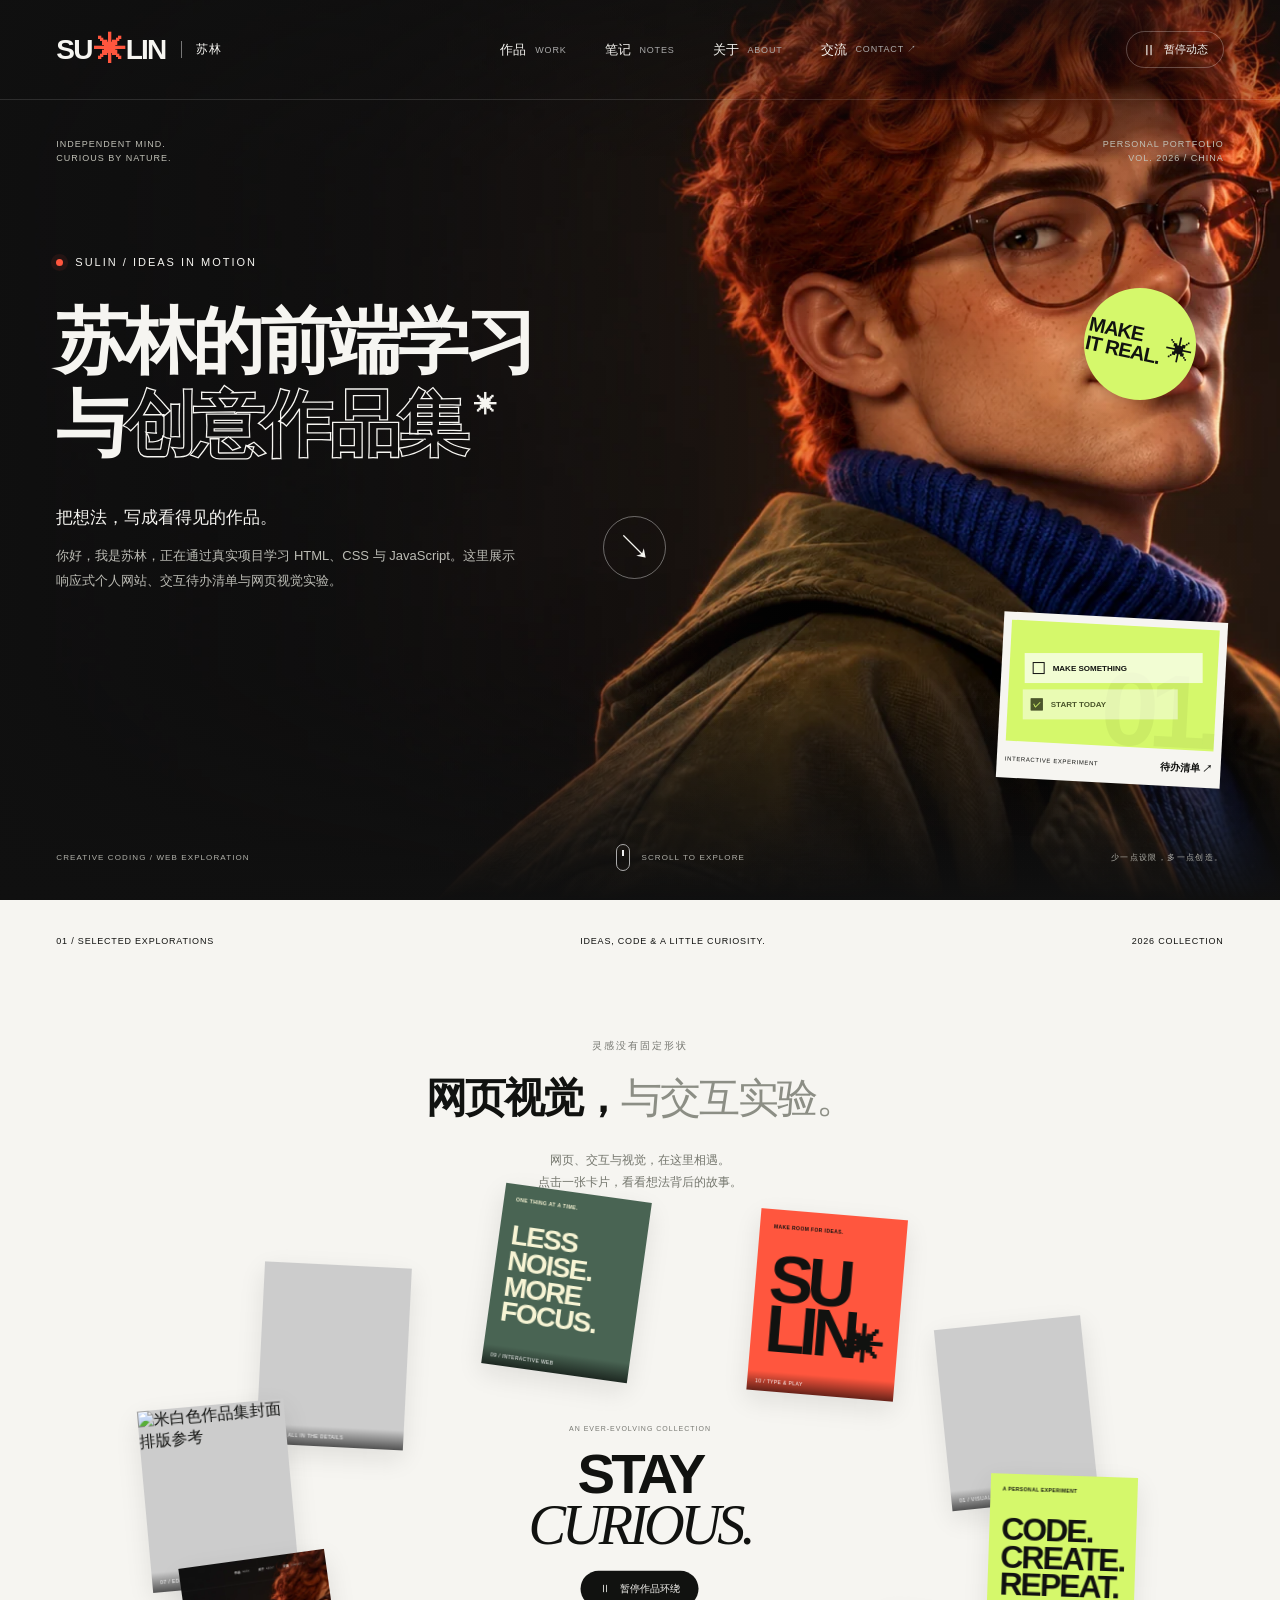
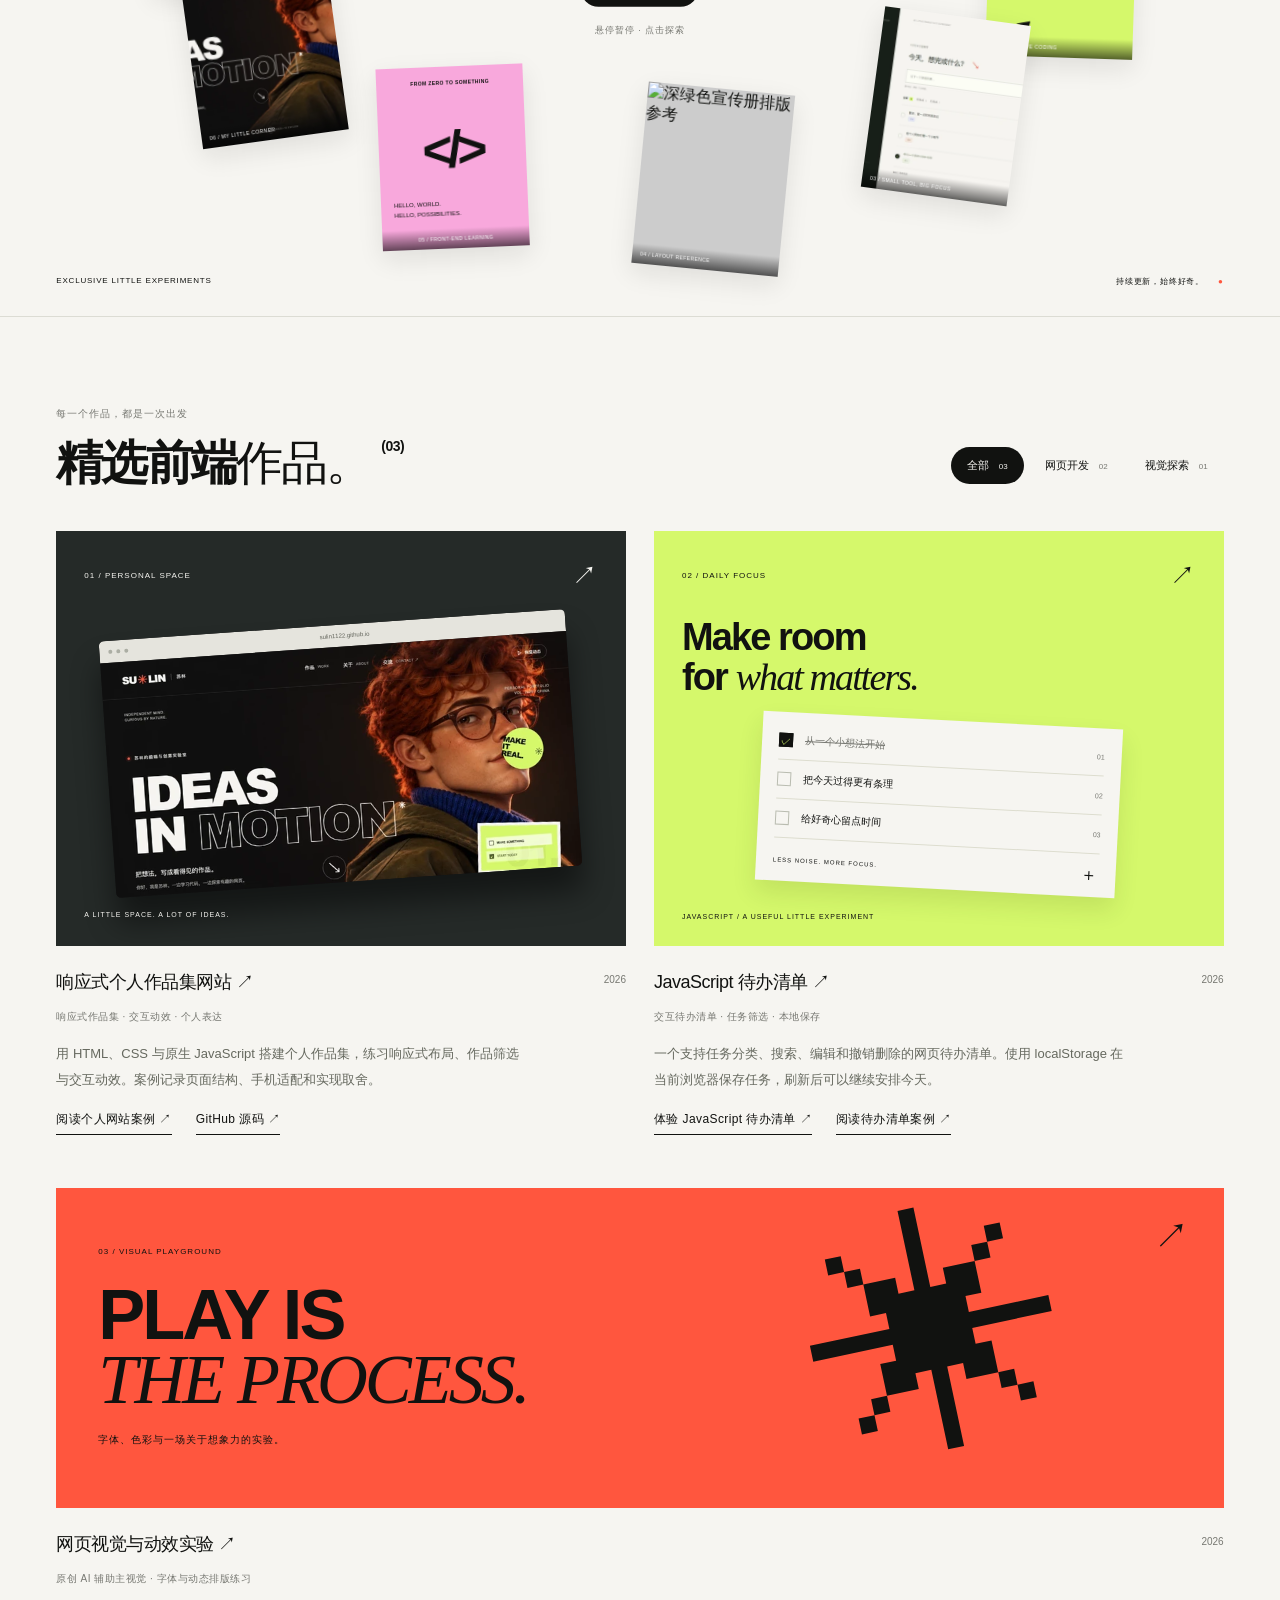
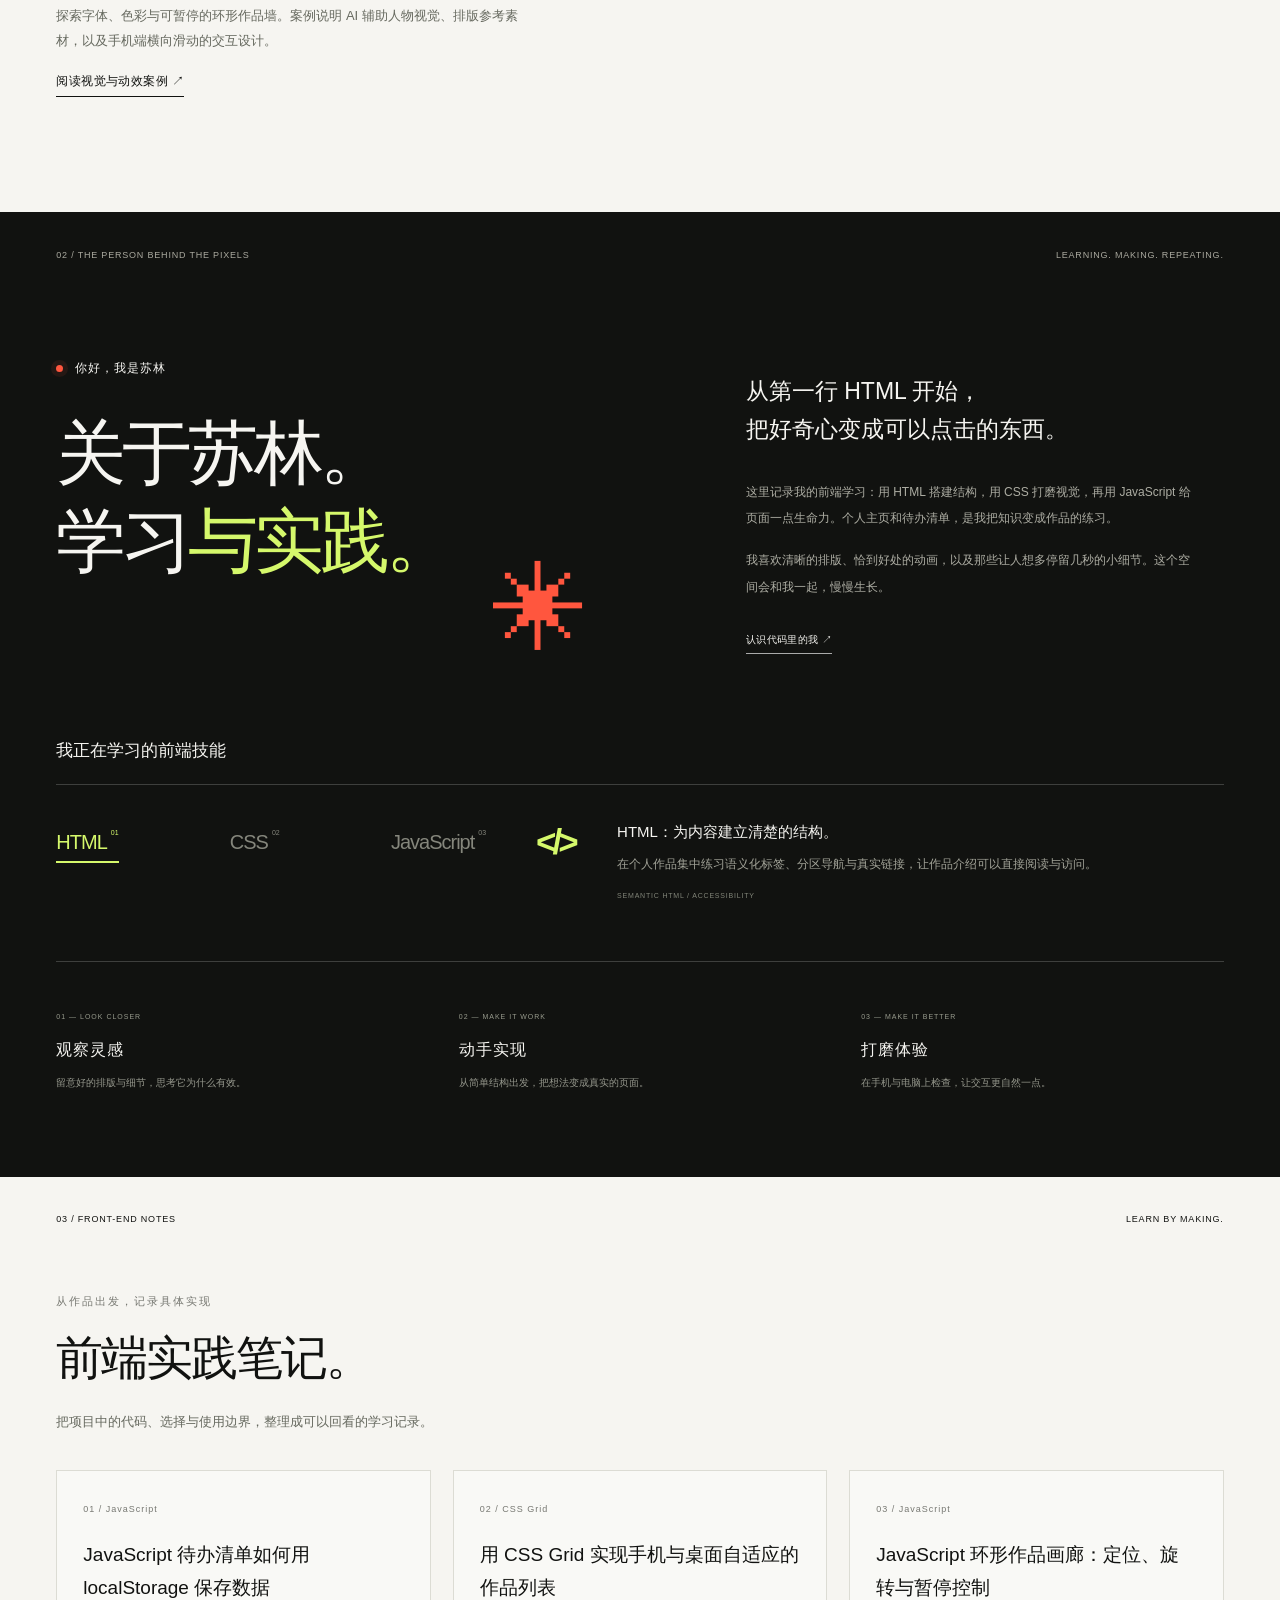
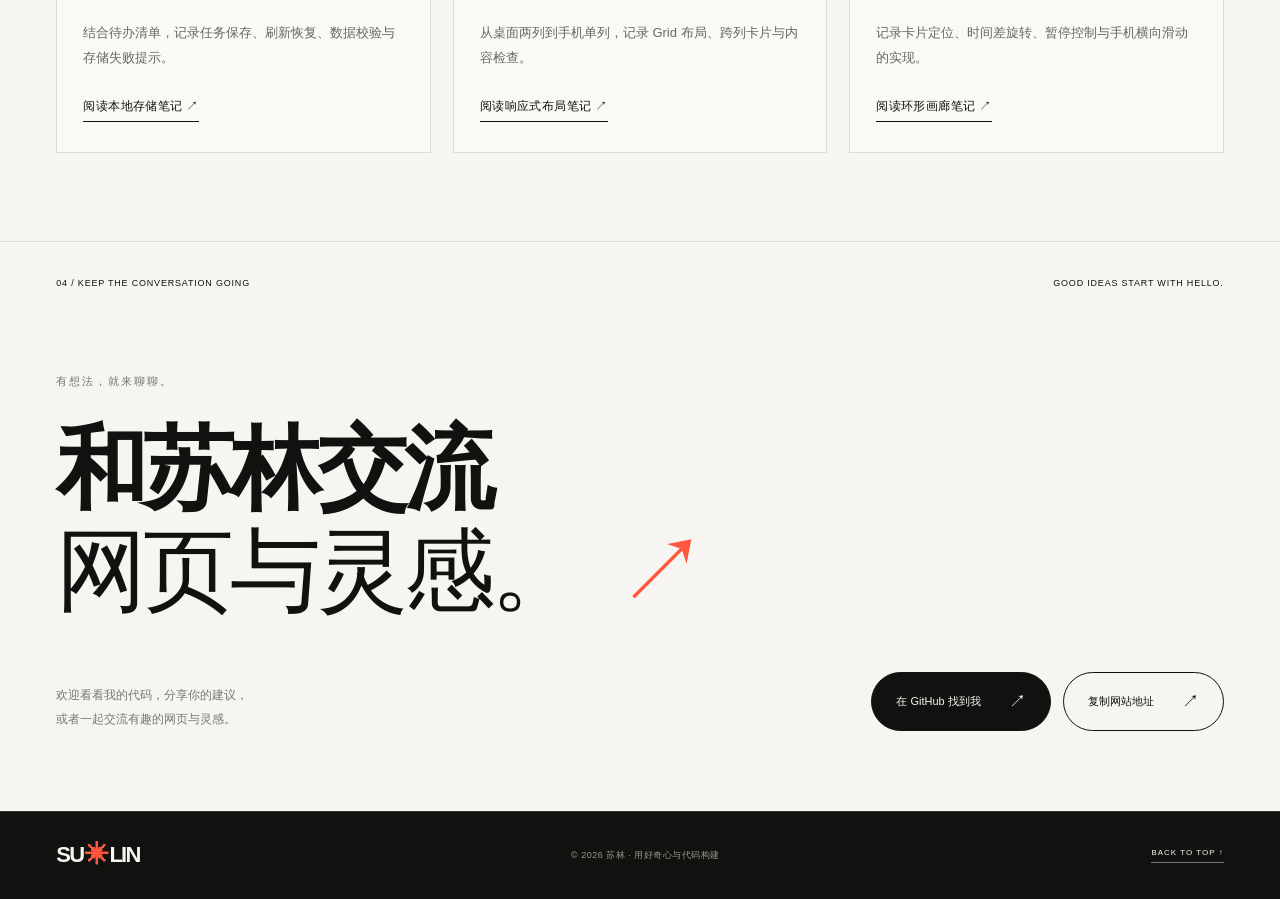
==== commit ab8c934c: "Improve portfolio SEO and add crawlable project pages" ====
--- a/index.html
+++ b/index.html
@@ -4,29 +4,67 @@
   <meta charset="UTF-8">
   <meta name="viewport" content="width=device-width, initial-scale=1">
   <meta name="theme-color" content="#101010">
-  <title>苏林 SULIN — 让想法动起来｜前端学习与创意作品集</title>
-  <meta name="description" content="你好，我是苏林。这里是我的前端学习与创意实验空间：探索 HTML、CSS、JavaScript，展示个人网站、交互待办清单与视觉练习。">
+  <title>苏林 SULIN｜前端学习与创意作品集</title>
+  <meta name="description" content="你好，我是苏林。这里展示我的前端学习与创意实践，包括响应式个人网站、JavaScript 待办清单、CSS 动效与视觉排版实验。浏览作品、体验交互，并查看项目源码。">
   <meta name="author" content="苏林">
   <link rel="canonical" href="https://sulin1122.github.io/">
   <link rel="icon" href="./images/logo.svg" type="image/svg+xml">
   <link rel="icon" href="./favicon.ico">
   <meta property="og:type" content="website">
   <meta property="og:locale" content="zh_CN">
-  <meta property="og:site_name" content="SULIN — 苏林的创意空间">
-  <meta property="og:title" content="苏林 SULIN — 让想法动起来">
-  <meta property="og:description" content="前端学习、网页作品与视觉实验。每一个小小的想法，都值得被认真实现。">
+  <meta property="og:site_name" content="苏林 SULIN">
+  <meta property="og:title" content="苏林 SULIN｜前端学习与创意作品集">
+  <meta property="og:description" content="你好，我是苏林。这里展示我的前端学习与创意实践，包括响应式个人网站、JavaScript 待办清单、CSS 动效与视觉排版实验。浏览作品、体验交互，并查看项目源码。">
   <meta property="og:url" content="https://sulin1122.github.io/">
   <meta property="og:image" content="https://sulin1122.github.io/images/portfolio-social.png">
   <meta property="og:image:alt" content="苏林创意作品集，黑色首屏与原创红发 3D 人物">
   <meta name="twitter:card" content="summary_large_image">
-  <meta name="twitter:title" content="苏林 SULIN — 让想法动起来">
-  <meta name="twitter:description" content="前端学习、网页作品与视觉实验。">
+  <meta name="twitter:title" content="苏林 SULIN｜前端学习与创意作品集">
+  <meta name="twitter:description" content="你好，我是苏林。这里展示我的前端学习与创意实践，包括响应式个人网站、JavaScript 待办清单、CSS 动效与视觉排版实验。浏览作品、体验交互，并查看项目源码。">
   <meta name="twitter:image" content="https://sulin1122.github.io/images/portfolio-social.png">
-  <link rel="preload" as="image" href="./images/creative-hero.png" fetchpriority="high">
-  <link rel="stylesheet" href="./style.css">
-  <script src="./myScript.js" defer></script>
+  <link rel="preload" as="image" href="./images/creative-hero-1672.webp" imagesrcset="./images/creative-hero-640.webp 640w, ./images/creative-hero-1100.webp 1100w, ./images/creative-hero-1672.webp 1672w" imagesizes="(max-width: 760px) 127vw, 100vw" fetchpriority="high">
+  <link rel="stylesheet" href="./style.css?v=20261030-seo">
+  <script src="./myScript.js?v=20261030-seo" defer></script>
   <script type="application/ld+json">
-  {"@context":"https://schema.org","@type":"ProfilePage","url":"https://sulin1122.github.io/","name":"苏林 SULIN — 前端学习与创意作品集","inLanguage":"zh-CN","mainEntity":{"@type":"Person","name":"苏林","identifier":"sulin1122","url":"https://sulin1122.github.io/","sameAs":["https://github.com/sulin1122"]}}
+{
+  "@context": "https://schema.org",
+  "@graph": [
+    {
+      "@type": "WebSite",
+      "@id": "https://sulin1122.github.io/#website",
+      "url": "https://sulin1122.github.io/",
+      "name": "苏林 SULIN",
+      "alternateName": [
+        "SULIN",
+        "苏林的创意空间"
+      ],
+      "inLanguage": "zh-CN"
+    },
+    {
+      "@type": "Person",
+      "@id": "https://sulin1122.github.io/#person",
+      "name": "苏林",
+      "identifier": "sulin1122",
+      "url": "https://sulin1122.github.io/",
+      "sameAs": [
+        "https://github.com/sulin1122"
+      ]
+    },
+    {
+      "@type": "ProfilePage",
+      "@id": "https://sulin1122.github.io/#profile",
+      "url": "https://sulin1122.github.io/",
+      "name": "苏林 SULIN｜前端学习与创意作品集",
+      "inLanguage": "zh-CN",
+      "mainEntity": {
+        "@id": "https://sulin1122.github.io/#person"
+      },
+      "isPartOf": {
+        "@id": "https://sulin1122.github.io/#website"
+      }
+    }
+  ]
+}
   </script>
 </head>
 <body>
@@ -35,56 +73,72 @@
   <header class="site-header" id="top">
     <a class="wordmark" href="#top" aria-label="苏林，返回首页">SU<span class="logo-star" aria-hidden="true">✳</span>LIN<span class="wordmark-cn">苏林</span></a>
     <nav class="main-nav" id="main-nav" aria-label="主要导航">
-      <a href="#works">作品 <span>WORK</span></a><a href="#about">关于 <span>ABOUT</span></a><a href="#contact">交流 <span>CONTACT ↗</span></a>
+      <a href="#works">作品 <span>WORK</span></a><a href="#notes">笔记 <span>NOTES</span></a><a href="#about">关于 <span>ABOUT</span></a><a href="#contact">交流 <span>CONTACT ↗</span></a>
     </nav>
     <div class="header-actions"><button class="motion-toggle" type="button" aria-pressed="false" title="暂停页面动态"><span class="motion-symbol" aria-hidden="true">Ⅱ</span><span class="motion-label">暂停动态</span></button><button class="menu-toggle" type="button" aria-expanded="false" aria-controls="main-nav" aria-label="打开导航"><span></span><span></span></button></div>
   </header>
   <main id="main">
     <section class="hero" aria-labelledby="hero-title">
-      <div class="hero-art" aria-hidden="true"><img src="./images/creative-hero.png" width="1672" height="941" alt="" fetchpriority="high"></div><div class="hero-shade" aria-hidden="true"></div>
+      <div class="hero-art" aria-hidden="true"><img src="./images/creative-hero-1672.webp" srcset="./images/creative-hero-640.webp 640w, ./images/creative-hero-1100.webp 1100w, ./images/creative-hero-1672.webp 1672w" sizes="(max-width: 760px) 127vw, 100vw" decoding="async" width="1672" height="941" alt="" fetchpriority="high"></div><div class="hero-shade" aria-hidden="true"></div>
       <div class="hero-kicker"><span>INDEPENDENT MIND.<br>CURIOUS BY NATURE.</span><span class="hero-edition">PERSONAL PORTFOLIO<br>VOL. 2026 / CHINA</span></div>
-      <div class="hero-copy"><p class="eyebrow"><span class="live-dot"></span> 苏林的前端与创意实验室</p><h1 id="hero-title">IDEAS<br>IN <span class="outline-word">MOTION</span><sup>✳</sup></h1><div class="hero-intro"><p>把想法，写成看得见的作品。<br><span>你好，我是苏林。一边学习代码，一边探索有趣的网页。</span></p><a href="#works" class="round-link" aria-label="向下探索我的作品"><span aria-hidden="true">↘</span></a></div></div>
+      <div class="hero-copy"><p class="eyebrow"><span class="live-dot"></span> SULIN / IDEAS IN MOTION</p><h1 id="hero-title">苏林的前端学习<br>与<span class="outline-word">创意作品集</span><sup aria-hidden="true">✳</sup></h1><div class="hero-intro"><p>把想法，写成看得见的作品。<br><span>你好，我是苏林，正在通过真实项目学习 HTML、CSS 与 JavaScript。这里展示响应式个人网站、交互待办清单与网页视觉实验。</span></p><a href="#works" class="round-link" aria-label="向下探索我的作品"><span aria-hidden="true">↘</span></a></div></div>
       <div class="hero-sticker" aria-hidden="true"><span>MAKE<br>IT REAL.</span><span>✳</span></div>
       <a class="hero-preview" href="./1.html"><div class="preview-art"><span class="preview-task"><i></i>MAKE SOMETHING</span><span class="preview-task checked"><i>✓</i>START TODAY</span><span class="preview-number">01.</span></div><span>INTERACTIVE EXPERIMENT <strong>待办清单 ↗</strong></span></a>
       <div class="hero-bottom"><span>CREATIVE CODING / WEB EXPLORATION</span><a href="#works"><span class="scroll-line" aria-hidden="true"></span> SCROLL TO EXPLORE</a><span class="hero-coordinate">少一点设限，多一点创造。</span></div>
     </section>
     <section class="collection section-light" id="works" aria-labelledby="collection-title">
       <div class="section-meta"><span>01 / SELECTED EXPLORATIONS</span><span>IDEAS, CODE & A LITTLE CURIOSITY.</span><span>2026 COLLECTION</span></div>
-      <div class="collection-heading reveal"><p class="eyebrow">灵感没有固定形状</p><h2 id="collection-title">好奇心，<em>永不下线。</em></h2><p class="section-description">网页、交互与视觉，在这里相遇。<br>点击一张卡片，看看想法背后的故事。</p></div>
+      <div class="collection-heading reveal"><p class="eyebrow">灵感没有固定形状</p><h2 id="collection-title">网页视觉，<em>与交互实验。</em></h2><p class="section-description">网页、交互与视觉，在这里相遇。<br>点击一张卡片，看看想法背后的故事。</p></div>
       <div class="orbit-stage" aria-label="互动作品与灵感环形画廊"><div class="orbit-cards">
-        <button class="orbit-card art-character" type="button" data-case="visual" aria-label="查看原创 3D 主视觉"><img src="./images/creative-hero.png" alt="原创红发 3D 人物视觉" loading="lazy" width="1672" height="941"><span>01 / VISUAL EXPLORATION</span></button>
-        <button class="orbit-card art-type" type="button" data-case="site" aria-label="查看个人网站项目"><span class="poster-caption">A PERSONAL EXPERIMENT</span><strong>CODE.<br>CREATE.<br>REPEAT.</strong><span class="poster-mark">↗</span><span>02 / CREATIVE CODING</span></button>
-        <button class="orbit-card art-image" type="button" data-case="todo" aria-label="查看待办清单项目"><img src="./images/todo-preview.png" alt="待办清单项目界面预览" loading="lazy" width="1280" height="800"><span>03 / SMALL TOOL, BIG FOCUS</span></button>
-        <button class="orbit-card art-image" type="button" data-case="reference" aria-label="查看排版参考素材"><img src="./images/brochure-reference.webp" alt="深绿色宣传册排版参考" loading="lazy" width="640" height="714"><span>04 / LAYOUT REFERENCE</span></button>
-        <button class="orbit-card art-code" type="button" data-case="site" aria-label="查看网页结构练习"><span class="poster-caption">FROM ZERO TO SOMETHING</span><strong>&lt;/&gt;</strong><span class="code-caption">HELLO, WORLD.<br>HELLO, POSSIBILITIES.</span><span>05 / FRONT-END LEARNING</span></button>
-        <button class="orbit-card art-image" type="button" data-case="site" aria-label="查看个人主页预览"><img src="./images/portfolio-preview.png" alt="个人作品集首页预览" loading="lazy" width="1265" height="791"><span>06 / MY LITTLE CORNER</span></button>
-        <button class="orbit-card art-image" type="button" data-case="reference" aria-label="查看作品集封面参考"><img src="./images/portfolio-reference.webp" alt="米白色作品集封面排版参考" loading="lazy" width="640" height="427"><span>07 / EDITORIAL REFERENCE</span></button>
-        <button class="orbit-card art-character detail-crop" type="button" data-case="visual" aria-label="查看主视觉细节"><img src="./images/creative-hero.png" alt="原创人物头发与材质的细节" loading="lazy" width="1672" height="941"><span>08 / IT'S ALL IN THE DETAILS</span></button>
-        <button class="orbit-card art-focus" type="button" data-case="todo" aria-label="体验我的待办清单"><span class="poster-caption">ONE THING AT A TIME.</span><strong>LESS<br>NOISE.<br>MORE<br>FOCUS.</strong><span>09 / INTERACTIVE WEB</span></button>
-        <button class="orbit-card art-name" type="button" data-case="visual" aria-label="查看视觉与字体探索"><span class="poster-caption">MAKE ROOM FOR IDEAS.</span><strong>SU<br>LIN<span>✳</span></strong><span>10 / TYPE & PLAY</span></button>
+        <a class="orbit-card art-character" href="./projects/visual-experiments.html" data-case="visual" aria-label="查看原创 3D 主视觉"><img src="./images/creative-hero-1672.webp" srcset="./images/creative-hero-640.webp 640w, ./images/creative-hero-1100.webp 1100w, ./images/creative-hero-1672.webp 1672w" sizes="(max-width: 760px) 145px, 166px" decoding="async" alt="原创红发 3D 人物视觉" loading="lazy" width="1672" height="941"><span>01 / VISUAL EXPLORATION</span></a>
+        <a class="orbit-card art-type" href="./projects/personal-website.html" data-case="site" aria-label="查看个人网站项目"><span class="poster-caption">A PERSONAL EXPERIMENT</span><strong>CODE.<br>CREATE.<br>REPEAT.</strong><span class="poster-mark">↗</span><span>02 / CREATIVE CODING</span></a>
+        <a class="orbit-card art-image" href="./projects/javascript-todo.html" data-case="todo" aria-label="查看待办清单项目"><img src="./images/todo-preview-1280.webp" srcset="./images/todo-preview-640.webp 640w, ./images/todo-preview-1280.webp 1280w" sizes="(max-width: 760px) 145px, 166px" decoding="async" alt="待办清单项目界面预览" loading="lazy" width="1280" height="800"><span>03 / SMALL TOOL, BIG FOCUS</span></a>
+        <a class="orbit-card art-image" href="./projects/visual-experiments.html#section-2" data-case="reference" aria-label="查看排版参考素材"><img src="./images/brochure-reference.webp" alt="深绿色宣传册排版参考" loading="lazy" width="640" height="714"><span>04 / LAYOUT REFERENCE</span></a>
+        <a class="orbit-card art-code" href="./projects/personal-website.html" data-case="site" aria-label="查看网页结构练习"><span class="poster-caption">FROM ZERO TO SOMETHING</span><strong>&lt;/&gt;</strong><span class="code-caption">HELLO, WORLD.<br>HELLO, POSSIBILITIES.</span><span>05 / FRONT-END LEARNING</span></a>
+        <a class="orbit-card art-image" href="./projects/personal-website.html" data-case="site" aria-label="查看个人主页预览"><img src="./images/portfolio-preview-1265.webp" srcset="./images/portfolio-preview-640.webp 640w, ./images/portfolio-preview-1265.webp 1265w" sizes="(max-width: 760px) 145px, 166px" decoding="async" alt="个人作品集首页预览" loading="lazy" width="1265" height="791"><span>06 / MY LITTLE CORNER</span></a>
+        <a class="orbit-card art-image" href="./projects/visual-experiments.html#section-2" data-case="reference" aria-label="查看作品集封面参考"><img src="./images/portfolio-reference.webp" alt="米白色作品集封面排版参考" loading="lazy" width="640" height="427"><span>07 / EDITORIAL REFERENCE</span></a>
+        <a class="orbit-card art-character detail-crop" href="./projects/visual-experiments.html" data-case="visual" aria-label="查看主视觉细节"><img src="./images/creative-hero-1672.webp" srcset="./images/creative-hero-640.webp 640w, ./images/creative-hero-1100.webp 1100w, ./images/creative-hero-1672.webp 1672w" sizes="(max-width: 760px) 145px, 166px" decoding="async" alt="原创人物头发与材质的细节" loading="lazy" width="1672" height="941"><span>08 / IT'S ALL IN THE DETAILS</span></a>
+        <a class="orbit-card art-focus" href="./projects/javascript-todo.html" data-case="todo" aria-label="体验我的待办清单"><span class="poster-caption">ONE THING AT A TIME.</span><strong>LESS<br>NOISE.<br>MORE<br>FOCUS.</strong><span>09 / INTERACTIVE WEB</span></a>
+        <a class="orbit-card art-name" href="./projects/visual-experiments.html" data-case="visual" aria-label="查看视觉与字体探索"><span class="poster-caption">MAKE ROOM FOR IDEAS.</span><strong>SU<br>LIN<span>✳</span></strong><span>10 / TYPE & PLAY</span></a>
       </div><div class="orbit-center"><span class="orbit-small-label">AN EVER-EVOLVING COLLECTION</span><span class="orbit-center-title">STAY<br><em>CURIOUS.</em></span><button class="orbit-control" type="button" aria-pressed="false"><span class="orbit-control-icon" aria-hidden="true">Ⅱ</span><span class="orbit-control-label">暂停作品环绕</span></button><span class="orbit-hint">悬停暂停 · 点击探索</span></div></div>
       <div class="collection-bottom"><span>EXCLUSIVE LITTLE EXPERIMENTS</span><span>持续更新，始终好奇。<span class="accent-dot">●</span></span></div>
     </section>
-    <section class="projects section-light" aria-labelledby="projects-title">
-      <div class="projects-header reveal"><div><p class="eyebrow">每一个作品，都是一次出发</p><h2 id="projects-title">SELECTED <em>WORK.</em><sup>(03)</sup></h2></div><div class="project-filters" role="group" aria-label="筛选作品"><button class="is-active" type="button" data-filter="all" aria-pressed="true">全部 <span>03</span></button><button type="button" data-filter="web" aria-pressed="false">网页开发 <span>02</span></button><button type="button" data-filter="visual" aria-pressed="false">视觉探索 <span>01</span></button></div></div>
+    <section class="projects section-light" id="projects" aria-labelledby="projects-title">
+      <div class="projects-header reveal"><div><p class="eyebrow">每一个作品，都是一次出发</p><h2 id="projects-title">精选前端<em>作品。</em><sup>(03)</sup></h2></div><div class="project-filters" role="group" aria-label="筛选作品"><button class="is-active" type="button" data-filter="all" aria-pressed="true">全部 <span>03</span></button><button type="button" data-filter="web" aria-pressed="false">网页开发 <span>02</span></button><button type="button" data-filter="visual" aria-pressed="false">视觉探索 <span>01</span></button></div></div>
       <p class="sr-only" id="filter-status" aria-live="polite">显示全部 3 个作品</p>
       <div class="project-grid">
-        <article class="project-card reveal" data-category="web" id="personal-site"><button class="project-cover cover-site" type="button" data-case="site" aria-label="查看个人网站项目详情"><span class="cover-topline">01 / PERSONAL SPACE <span>↗</span></span><div class="browser-mock"><div class="browser-bar"><i></i><i></i><i></i><span>sulin1122.github.io</span></div><img src="./images/portfolio-preview.png" alt="个人作品集网站实际页面" loading="lazy" width="1265" height="791"></div><span class="cover-label">A LITTLE SPACE. A LOT OF IDEAS.</span></button><div class="project-caption"><div><h3>我的个人空间 <span>↗</span></h3><p>响应式作品集 · 交互动效 · 个人表达</p></div><span class="project-year">2026</span></div><div class="project-actions"><button class="text-link" type="button" data-case="site">项目故事 ↗</button><a class="text-link" href="https://github.com/sulin1122/sulin1122.github.io" target="_blank" rel="noopener noreferrer">GitHub 源码 ↗</a></div></article>
-        <article class="project-card reveal" data-category="web" id="todo-project"><button class="project-cover cover-todo" type="button" data-case="todo" aria-label="查看交互待办清单详情"><span class="cover-topline">02 / DAILY FOCUS <span>↗</span></span><div class="todo-cover-heading">Make room<br>for <em>what matters.</em></div><div class="mini-todo"><div><span class="mini-check done">✓</span><span class="mini-done">从一个小想法开始</span><small>01</small></div><div><span class="mini-check"></span><span>把今天过得更有条理</span><small>02</small></div><div><span class="mini-check"></span><span>给好奇心留点时间</span><small>03</small></div><span class="mini-todo-footer">LESS NOISE. MORE FOCUS. <span>＋</span></span></div><span class="cover-label">JAVASCRIPT / A USEFUL LITTLE EXPERIMENT</span></button><div class="project-caption"><div><h3>把今天，安排明白 <span>↗</span></h3><p>交互待办清单 · 任务筛选 · 本地保存</p></div><span class="project-year">2026</span></div><div class="project-actions"><a class="text-link" href="./1.html">立即体验 ↗</a><button class="text-link" type="button" data-case="todo">项目故事 ↗</button></div></article>
-        <article class="project-card project-wide reveal" data-category="visual"><button class="project-cover cover-visual" type="button" data-case="visual" aria-label="查看视觉实验详情"><div><span class="cover-topline">03 / VISUAL PLAYGROUND</span><strong>PLAY IS<br><em>THE PROCESS.</em></strong><span class="cover-label">字体、色彩与一场关于想象力的实验。</span></div><div class="visual-star" aria-hidden="true">✳</div><span class="visual-open" aria-hidden="true">↗</span></button><div class="project-caption"><div><h3>视觉游乐场 <span>↗</span></h3><p>原创 AI 辅助主视觉 · 字体与动态排版练习</p></div><span class="project-year">2026</span></div></article>
+        <article class="project-card reveal" data-category="web" id="personal-site"><a class="project-cover cover-site" href="./projects/personal-website.html" aria-label="查看个人网站项目详情"><span class="cover-topline">01 / PERSONAL SPACE <span>↗</span></span><div class="browser-mock"><div class="browser-bar"><i></i><i></i><i></i><span>sulin1122.github.io</span></div><img src="./images/portfolio-preview-1265.webp" srcset="./images/portfolio-preview-640.webp 640w, ./images/portfolio-preview-1265.webp 1265w" sizes="(max-width: 760px) 80vw, 42vw" decoding="async" alt="个人作品集网站实际页面" loading="lazy" width="1265" height="791"></div><span class="cover-label">A LITTLE SPACE. A LOT OF IDEAS.</span></a><div class="project-caption"><div><h3><a href="./projects/personal-website.html">响应式个人作品集网站 <span aria-hidden="true">↗</span></a></h3><p>响应式作品集 · 交互动效 · 个人表达</p></div><span class="project-year">2026</span></div><p class="project-summary">用 HTML、CSS 与原生 JavaScript 搭建个人作品集，练习响应式布局、作品筛选与交互动效。案例记录页面结构、手机适配和实现取舍。</p><div class="project-actions"><a class="text-link" href="./projects/personal-website.html">阅读个人网站案例 ↗</a><a class="text-link" href="https://github.com/sulin1122/sulin1122.github.io" target="_blank" rel="noopener noreferrer">GitHub 源码 ↗</a></div></article>
+        <article class="project-card reveal" data-category="web" id="todo-project"><a class="project-cover cover-todo" href="./projects/javascript-todo.html" aria-label="查看交互待办清单详情"><span class="cover-topline">02 / DAILY FOCUS <span>↗</span></span><div class="todo-cover-heading">Make room<br>for <em>what matters.</em></div><div class="mini-todo"><div><span class="mini-check done">✓</span><span class="mini-done">从一个小想法开始</span><small>01</small></div><div><span class="mini-check"></span><span>把今天过得更有条理</span><small>02</small></div><div><span class="mini-check"></span><span>给好奇心留点时间</span><small>03</small></div><span class="mini-todo-footer">LESS NOISE. MORE FOCUS. <span>＋</span></span></div><span class="cover-label">JAVASCRIPT / A USEFUL LITTLE EXPERIMENT</span></a><div class="project-caption"><div><h3><a href="./projects/javascript-todo.html">JavaScript 待办清单 <span aria-hidden="true">↗</span></a></h3><p>交互待办清单 · 任务筛选 · 本地保存</p></div><span class="project-year">2026</span></div><p class="project-summary">一个支持任务分类、搜索、编辑和撤销删除的网页待办清单。使用 localStorage 在当前浏览器保存任务，刷新后可以继续安排今天。</p><div class="project-actions"><a class="text-link" href="./1.html">体验 JavaScript 待办清单 ↗</a><a class="text-link" href="./projects/javascript-todo.html">阅读待办清单案例 ↗</a></div></article>
+        <article class="project-card project-wide reveal" data-category="visual"><a class="project-cover cover-visual" href="./projects/visual-experiments.html" aria-label="查看视觉实验详情"><div><span class="cover-topline">03 / VISUAL PLAYGROUND</span><strong>PLAY IS<br><em>THE PROCESS.</em></strong><span class="cover-label">字体、色彩与一场关于想象力的实验。</span></div><div class="visual-star" aria-hidden="true">✳</div><span class="visual-open" aria-hidden="true">↗</span></a><div class="project-caption"><div><h3><a href="./projects/visual-experiments.html">网页视觉与动效实验 <span aria-hidden="true">↗</span></a></h3><p>原创 AI 辅助主视觉 · 字体与动态排版练习</p></div><span class="project-year">2026</span></div><p class="project-summary">探索字体、色彩与可暂停的环形作品墙。案例说明 AI 辅助人物视觉、排版参考素材，以及手机端横向滑动的交互设计。</p><div class="project-actions"><a class="text-link" href="./projects/visual-experiments.html">阅读视觉与动效案例 ↗</a></div></article>
       </div>
     </section>
     <section class="about" id="about" aria-labelledby="about-title">
       <div class="section-meta"><span>02 / THE PERSON BEHIND THE PIXELS</span><span>LEARNING. MAKING. REPEATING.</span></div>
-      <div class="about-layout"><div class="about-title-wrap reveal"><p class="eyebrow"><span class="live-dot"></span> 你好，我是苏林</p><h2 id="about-title">不停学习。<br>持续<span>创造。</span></h2><span class="about-asterisk" aria-hidden="true">✳</span></div><div class="about-copy reveal"><p class="about-lead">从第一行 HTML 开始，<br>把好奇心变成可以点击的东西。</p><p>这里记录我的前端学习：用 HTML 搭建结构，用 CSS 打磨视觉，再用 JavaScript 给页面一点生命力。个人主页和待办清单，是我把知识变成作品的练习。</p><p>我喜欢清晰的排版、恰到好处的动画，以及那些让人想多停留几秒的小细节。这个空间会和我一起，慢慢生长。</p><a class="text-link light-link" href="https://github.com/sulin1122" target="_blank" rel="noopener noreferrer">认识代码里的我 ↗</a></div></div>
-      <div class="skill-lab reveal"><div class="skill-tabs" role="tablist" aria-label="正在探索的技能"><button type="button" role="tab" id="skill-html" aria-selected="true" aria-controls="skill-panel" data-skill="html">HTML<span>01</span></button><button type="button" role="tab" id="skill-css" aria-selected="false" aria-controls="skill-panel" tabindex="-1" data-skill="css">CSS<span>02</span></button><button type="button" role="tab" id="skill-js" aria-selected="false" aria-controls="skill-panel" tabindex="-1" data-skill="js">JavaScript<span>03</span></button></div><div id="skill-panel" class="skill-panel" role="tabpanel" tabindex="0" aria-labelledby="skill-html"><span class="skill-icon" aria-hidden="true">&lt;/&gt;</span><div><h3>给内容一个清晰的骨架。</h3><p>练习语义化标签、分区导航和表单结构，让网页对人和搜索引擎都更容易理解。</p><span class="skill-tags">SEMANTIC HTML / ACCESSIBILITY / SEO BASICS</span></div></div></div>
+      <div class="about-layout"><div class="about-title-wrap reveal"><p class="eyebrow"><span class="live-dot"></span> 你好，我是苏林</p><h2 id="about-title">关于苏林。<br>学习<span>与实践。</span></h2><span class="about-asterisk" aria-hidden="true">✳</span></div><div class="about-copy reveal"><p class="about-lead">从第一行 HTML 开始，<br>把好奇心变成可以点击的东西。</p><p>这里记录我的前端学习：用 HTML 搭建结构，用 CSS 打磨视觉，再用 JavaScript 给页面一点生命力。个人主页和待办清单，是我把知识变成作品的练习。</p><p>我喜欢清晰的排版、恰到好处的动画，以及那些让人想多停留几秒的小细节。这个空间会和我一起，慢慢生长。</p><a class="text-link light-link" href="https://github.com/sulin1122" target="_blank" rel="noopener noreferrer">认识代码里的我 ↗</a></div></div>
+      <section class="skills-section" aria-labelledby="skills-title">
+        <h3 class="skills-heading" id="skills-title">我正在学习的前端技能</h3>
+        <div class="skill-lab reveal"><div class="skill-tabs" role="tablist" aria-label="正在探索的技能">
+          <button type="button" role="tab" id="skill-html" aria-selected="true" aria-controls="skill-panel-html" data-skill="html">HTML<span>01</span></button>
+          <button type="button" role="tab" id="skill-css" aria-selected="false" aria-controls="skill-panel-css" tabindex="-1" data-skill="css">CSS<span>02</span></button>
+          <button type="button" role="tab" id="skill-js" aria-selected="false" aria-controls="skill-panel-js" tabindex="-1" data-skill="js">JavaScript<span>03</span></button>
+        </div><div class="skill-panels">
+          <div id="skill-panel-html" class="skill-panel" role="tabpanel" tabindex="0" aria-labelledby="skill-html"><span class="skill-icon" aria-hidden="true">&lt;/&gt;</span><div><h4>HTML：为内容建立清楚的结构。</h4><p>在个人作品集中练习语义化标签、分区导航与真实链接，让作品介绍可以直接阅读与访问。</p><span class="skill-tags">SEMANTIC HTML / ACCESSIBILITY</span></div></div>
+          <div id="skill-panel-css" class="skill-panel" role="tabpanel" tabindex="0" aria-labelledby="skill-css"><span class="skill-icon" aria-hidden="true">{ }</span><div><h4>CSS：让布局适应不同屏幕。</h4><p>用 Flex、Grid 和媒体查询组织作品卡片，并结合字体、色彩与 transform 打磨响应式页面。</p><span class="skill-tags">RESPONSIVE LAYOUT / TYPOGRAPHY</span></div></div>
+          <div id="skill-panel-js" class="skill-panel" role="tabpanel" tabindex="0" aria-labelledby="skill-js"><span class="skill-icon" aria-hidden="true">JS</span><div><h4>JavaScript：把页面变成可用的工具。</h4><p>通过 DOM、事件监听与 localStorage，实现作品筛选、环形画廊，以及能在当前浏览器保存任务的待办清单。</p><span class="skill-tags">DOM / EVENTS / LOCAL STORAGE</span></div></div>
+        </div></div>
+      </section>
       <div class="process-row"><div class="reveal"><span>01 — LOOK CLOSER</span><h3>观察灵感</h3><p>留意好的排版与细节，思考它为什么有效。</p></div><div class="reveal"><span>02 — MAKE IT WORK</span><h3>动手实现</h3><p>从简单结构出发，把想法变成真实的页面。</p></div><div class="reveal"><span>03 — MAKE IT BETTER</span><h3>打磨体验</h3><p>在手机与电脑上检查，让交互更自然一点。</p></div></div>
     </section>
-    <section class="contact section-light" id="contact" aria-labelledby="contact-title"><div class="section-meta"><span>03 / KEEP THE CONVERSATION GOING</span><span>GOOD IDEAS START WITH HELLO.</span></div><div class="contact-content reveal"><p class="eyebrow">有想法，就来聊聊。</p><h2 id="contact-title">LET’S MAKE<br><em>SOMETHING.</em><span aria-hidden="true">↗</span></h2><div class="contact-bottom"><p>欢迎看看我的代码，分享你的建议，<br>或者一起交流有趣的网页与灵感。</p><div class="contact-actions"><a class="pill-button" href="https://github.com/sulin1122" target="_blank" rel="noopener noreferrer">在 GitHub 找到我 <span>↗</span></a><button class="pill-button pill-outline" type="button" id="copy-site">复制网站地址 <span>↗</span></button></div></div></div></section>
+    <section class="notes section-light" id="notes" aria-labelledby="notes-title">
+      <div class="section-meta"><span>03 / FRONT-END NOTES</span><span>LEARN BY MAKING.</span></div>
+      <div class="notes-heading"><p class="eyebrow">从作品出发，记录具体实现</p><h2 id="notes-title">前端实践笔记。</h2><p>把项目中的代码、选择与使用边界，整理成可以回看的学习记录。</p></div>
+      <div class="notes-grid"><article class="note-card"><p class="eyebrow">01 / JavaScript</p><h3><a href="./notes/localstorage-todo.html">JavaScript 待办清单如何用 localStorage 保存数据</a></h3><p>结合待办清单，记录任务保存、刷新恢复、数据校验与存储失败提示。</p><a class="text-link" href="./notes/localstorage-todo.html">阅读本地存储笔记 ↗</a></article><article class="note-card"><p class="eyebrow">02 / CSS Grid</p><h3><a href="./notes/responsive-grid.html">用 CSS Grid 实现手机与桌面自适应的作品列表</a></h3><p>从桌面两列到手机单列，记录 Grid 布局、跨列卡片与内容检查。</p><a class="text-link" href="./notes/responsive-grid.html">阅读响应式布局笔记 ↗</a></article><article class="note-card"><p class="eyebrow">03 / JavaScript</p><h3><a href="./notes/orbit-gallery.html">JavaScript 环形作品画廊：定位、旋转与暂停控制</a></h3><p>记录卡片定位、时间差旋转、暂停控制与手机横向滑动的实现。</p><a class="text-link" href="./notes/orbit-gallery.html">阅读环形画廊笔记 ↗</a></article></div>
+    </section>
+    <section class="contact section-light" id="contact" aria-labelledby="contact-title"><div class="section-meta"><span>04 / KEEP THE CONVERSATION GOING</span><span>GOOD IDEAS START WITH HELLO.</span></div><div class="contact-content reveal"><p class="eyebrow">有想法，就来聊聊。</p><h2 id="contact-title">和苏林交流<br><em>网页与灵感。</em><span aria-hidden="true">↗</span></h2><div class="contact-bottom"><p>欢迎看看我的代码，分享你的建议，<br>或者一起交流有趣的网页与灵感。</p><div class="contact-actions"><a class="pill-button" href="https://github.com/sulin1122" target="_blank" rel="noopener noreferrer">在 GitHub 找到我 <span>↗</span></a><button class="pill-button pill-outline" type="button" id="copy-site">复制网站地址 <span>↗</span></button></div></div></div></section>
   </main>
   <footer class="site-footer"><a class="wordmark" href="#top" aria-label="回到顶部">SU<span aria-hidden="true">✳</span>LIN</a><p>© <span id="year">2026</span> 苏林 · 用好奇心与代码构建</p><a href="#top" class="back-top">BACK TO TOP ↑</a></footer>
   <dialog class="case-dialog" id="case-dialog" aria-labelledby="case-title"><button class="dialog-close" type="button" aria-label="关闭项目详情">×</button><div id="case-content"></div></dialog>
   <div class="toast" id="toast" role="status" aria-live="polite"></div>
 </body>
-</html>
-
+</html>
+
--- a/style.css
+++ b/style.css
@@ -13,4 +13,48 @@
 @media(max-width:1100px){.main-nav{gap:25px;margin-left:0}.hero{min-height:740px}.hero-copy{padding-top:255px}.hero h1{font-size:105px;letter-spacing:-7px}.hero-intro{max-width:440px}.hero-intro p{font-size:15px}.hero-intro p span{font-size:10px}.round-link{width:50px;height:50px}.hero-sticker{right:6%;width:90px;height:90px}.hero-sticker>span:first-child{font-size:16px}.hero-preview{width:185px;bottom:105px}.preview-art{height:105px;padding:18px 10px}.hero-preview>span{font-size:5px}.hero-preview strong{font-size:9px}.orbit-stage{height:600px}.orbit-center-title{font-size:51px}.project-cover{height:355px;padding:22px}.browser-mock{margin-top:36px;width:95%}.browser-mock>img{height:190px}.todo-cover-heading{font-size:32px}.mini-todo{padding:7px 12px 0;margin-top:19px}.mini-todo>div{padding:10px 0;font-size:9px}.cover-todo>.cover-label{font-size:6px;bottom:19px}.cover-visual{height:285px;padding:33px}.visual-star{font-size:220px;right:9%}.about-layout{gap:9%;grid-template-columns:1fr 1fr}.about-asterisk{font-size:80px;right:0}.about-lead{font-size:20px!important}.skill-lab{grid-template-columns:1fr 1.4fr;gap:40px}.skill-tabs>button{font-size:17px}.contact-actions{gap:8px}.pill-button{padding:15px 20px;gap:17px}}
 @media(max-width:760px){html{scroll-padding-top:25px}.site-header{height:79px}.wordmark{font-size:25px}.wordmark-cn{font-size:10px;margin-left:9px;padding-left:10px}.motion-toggle{border:0;padding:8px}.motion-label{display:none}.motion-symbol{font-size:18px}.header-actions{gap:18px}.menu-toggle{display:flex;flex-direction:column;gap:6px;width:30px;height:35px;align-items:center;justify-content:center;background:none;border:0;padding:3px;z-index:32}.menu-toggle>span{display:block;width:23px;height:1px;background:var(--paper);transition:transform .25s}.menu-toggle[aria-expanded=true]>span:first-child{transform:translateY(3.5px) rotate(45deg)}.menu-toggle[aria-expanded=true]>span:last-child{transform:translateY(-3.5px) rotate(-45deg)}.main-nav{position:absolute;top:78px;left:0;right:0;background:#111f;padding:25px var(--pad) 30px;display:none;border-bottom:1px solid #555;gap:25px;flex-direction:column}.main-nav.is-open{display:flex}.main-nav>a{font-size:18px;justify-content:space-between;padding:7px 0}.main-nav>a span{font-size:10px}.hero{height:850px;min-height:0;max-height:none}.hero-art{left:-22%;right:-5%;height:68%;top:55px}.hero-art img{object-position:75% 25%;transform:scale(1.05)}.hero-shade{background:linear-gradient(0deg,#101010 8%,#101010ed 20%,#10101070 44%,#10101005 66%,#10101060 100%)}.hero-kicker{top:105px;font-size:7px;line-height:1.7}.hero-copy{padding:380px var(--pad) 0;max-width:100%}.hero-copy>.eyebrow{font-size:9px;letter-spacing:1.3px;margin-bottom:22px}.hero h1{font-size:clamp(66px,15.2vw,112px);letter-spacing:-5px;line-height:.9}.hero h1 sup{font-size:13px;left:5px;top:7px}.outline-word{-webkit-text-stroke:1px var(--paper)}.hero-intro{max-width:100%;margin-top:28px;gap:15px}.hero-intro p{font-size:15px;line-height:1.8}.hero-intro p span{font-size:10px;display:block;max-width:255px;margin-top:7px;line-height:1.9}.round-link{width:47px;height:47px;font-size:29px}.hero-sticker{top:260px;right:7%;height:82px;width:82px}.hero-sticker>span:first-child{font-size:15px}.hero-sticker>span:last-child{font-size:20px}.hero-preview{display:none}.hero-bottom{bottom:28px;align-items:flex-end;font-size:6px;gap:20px;letter-spacing:.6px}.hero-bottom>span:first-child{max-width:140px;line-height:1.7}.hero-coordinate{display:none}.scroll-line{height:23px;width:12px}.scroll-line:after{left:4px}.hero-bottom>a{font-size:6px;gap:9px}.section-meta{font-size:7px;letter-spacing:.3px;gap:15px}.collection>.section-meta>span:nth-child(2){display:none}.collection{padding-top:26px;padding-bottom:26px}.collection-heading{padding-top:64px}.collection-heading h2{font-size:29px;letter-spacing:-1.5px}.collection-heading .eyebrow{font-size:9px;letter-spacing:1px}.section-description{font-size:10px;margin-top:19px}.orbit-stage{display:flex;flex-direction:column;height:auto;margin:36px calc(var(--pad) * -1) 36px;max-width:none}.orbit-cards{position:relative;inset:auto;display:flex;gap:14px;overflow-x:auto;padding:15px var(--pad) 25px;scroll-snap-type:x mandatory;scroll-padding-left:var(--pad);scrollbar-width:thin;scrollbar-color:#c1c3b6 transparent}.orbit-card{position:relative;top:auto;left:auto;flex:0 0 145px;width:145px;height:189px;transform:none!important;scroll-snap-align:start;box-shadow:0 7px 13px #11111118}.orbit-card strong{font-size:32px}.art-name strong{font-size:68px}.art-code strong{font-size:52px}.orbit-center{position:relative;left:auto;top:auto;transform:none;gap:12px;margin-top:30px}.orbit-small-label{font-size:6px}.orbit-center-title{font-size:43px;letter-spacing:-2.5px;line-height:.95}.orbit-center-title>br{display:none}.orbit-center-title em{margin-left:7px}.orbit-control{display:none}.orbit-hint{font-size:8px}.collection-bottom{font-size:6px;gap:20px;line-height:1.6}.collection-bottom>span:last-child{gap:8px}.projects{padding-top:58px;padding-bottom:65px}.projects-header{align-items:flex-start;flex-direction:column;gap:25px;margin-bottom:28px}.projects-header .eyebrow{font-size:9px}.projects-header h2{font-size:39px;letter-spacing:-2px}.projects-header h2 sup{font-size:10px;margin-left:6px}.project-filters{gap:0}.project-filters button{font-size:10px;padding:9px 14px}.project-grid{grid-template-columns:1fr;gap:38px}.project-wide{grid-column:auto}.project-cover{height:350px;padding:22px}.browser-mock{margin-top:34px;width:89%}.browser-mock>img{height:205px}.cover-topline{font-size:7px}.cover-label{font-size:6px}.cover-site>.cover-label{left:22px}.project-caption{padding-top:18px}.project-caption h3{font-size:17px}.project-caption p{font-size:9px;margin-top:8px}.project-actions{margin-top:12px;gap:22px}.text-link{font-size:9px}.todo-cover-heading{font-size:35px;margin-top:23px}.mini-todo{max-width:300px;margin-top:22px}.mini-todo>div{font-size:9px;padding:10px 0}.cover-visual{height:255px;padding:25px}.cover-visual strong{font-size:37px;letter-spacing:-2px;position:relative;z-index:1;margin-top:35px}.cover-visual .cover-label{font-size:8px;position:relative;z-index:1;max-width:180px;margin-top:25px}.visual-star{font-size:170px;right:-25px;top:47px;opacity:.7}.visual-open{font-size:25px;right:25px;top:22px}.about{padding-top:26px;padding-bottom:53px}.about>.section-meta>span:last-child{display:none}.about-layout{grid-template-columns:1fr;gap:50px;padding:62px 0 48px}.about h2{font-size:53px;letter-spacing:-3px}.about-title-wrap .eyebrow{font-size:10px;margin-bottom:23px}.about-asterisk{right:10px;bottom:0;font-size:78px}.about-copy{padding-top:0}.about-lead{font-size:21px!important;margin-bottom:23px!important}.about-copy>p{font-size:11px;line-height:2.2;max-width:100%}.skill-lab{grid-template-columns:1fr;gap:30px;padding:25px 0 29px}.skill-tabs{justify-content:flex-start;gap:34px}.skill-tabs>button{font-size:20px}.skill-panel{gap:18px;min-height:125px}.skill-icon{flex-basis:46px;font-size:31px}.skill-panel h3{font-size:14px}.skill-panel p{font-size:10px}.skill-tags{font-size:6px;line-height:1.7}.process-row{grid-template-columns:1fr;gap:27px;padding-top:33px}.process-row>div{display:grid;grid-template-columns:1fr 1fr;column-gap:18px}.process-row>div>span{grid-column:1/-1;font-size:7px}.process-row h3{font-size:15px;margin:12px 0 0}.process-row p{font-size:9px;margin-top:9px}.contact{padding-top:27px;padding-bottom:50px}.contact>.section-meta>span:last-child{display:none}.contact-content{padding-top:63px}.contact-content>.eyebrow{font-size:10px;margin-bottom:24px}.contact h2{font-size:clamp(42px,10.5vw,70px);letter-spacing:-2.5px;line-height:1}.contact h2 em{letter-spacing:-3px}.contact h2>span{position:absolute;right:0;top:-7px;font-size:42px;margin-left:0}.contact-bottom{flex-direction:column;align-items:flex-start;gap:27px;margin-top:30px}.contact-bottom p{font-size:11px}.contact-actions{flex-wrap:wrap;gap:10px;width:100%}.pill-button{font-size:10px;padding:14px 19px;gap:20px;flex:1 0 auto}.pill-button>span{font-size:16px}.site-footer{flex-wrap:wrap;gap:18px;padding-top:25px;padding-bottom:25px}.site-footer>.wordmark{font-size:21px}.site-footer>p{font-size:7px;order:3;width:100%;margin:0}.back-top{font-size:7px}.case-dialog{max-width:calc(100% - 24px);max-height:90svh}.case-visual{height:230px}.case-text{padding:26px 24px 32px}.case-text h2{font-size:28px}.case-text>p{font-size:12px}.case-links{gap:9px}.case-links .pill-button{font-size:9px;gap:12px;padding:12px 15px}.toast{font-size:11px;bottom:22px;padding:13px 18px;width:max-content}.js .reveal{transform:translateY(15px)}}
 @media(max-width:370px){.hero{height:810px}.hero-copy{padding-top:375px}.hero h1{font-size:59px;letter-spacing:-4px}.hero-intro p{font-size:14px}.hero-intro p span{max-width:225px;font-size:9px}.round-link{width:40px;height:40px}.project-cover{height:325px}.browser-mock{width:95%}.browser-mock>img{height:185px}.todo-cover-heading{font-size:30px}.mini-todo>div{font-size:8px}.cover-visual{height:240px}.cover-visual strong{font-size:32px}.projects-header h2{font-size:34px}.contact h2{font-size:39px}.about h2{font-size:47px}}
-@media(prefers-reduced-motion:reduce){html{scroll-behavior:auto}*,*:before,*:after{animation:none!important;transition:none!important}.js .reveal{opacity:1;transform:none}.hero-art img{transform:none!important}}
+@media(prefers-reduced-motion:reduce){html{scroll-behavior:auto}*,*:before,*:after{animation:none!important;transition:none!important}.js .reveal{opacity:1;transform:none}.hero-art img{transform:none!important}}
+
+/* Readable Chinese headings and project content. */
+.hero h1{font-size:clamp(48px,5.6vw,82px);line-height:1.16;letter-spacing:-.055em;max-width:850px}
+.hero h1 sup{font-size:23px;top:9px;left:9px}
+.hero-intro{max-width:610px}.hero-intro p span{display:block;font-size:13px;line-height:1.9;max-width:465px;margin-top:9px}
+.projects-header h2{font-size:clamp(32px,3.7vw,54px);letter-spacing:-2px}.projects-header h2 em{font-family:var(--font);font-style:normal}
+.project-grid{grid-template-columns:repeat(2,minmax(0,1fr))}.project-card{min-width:0}
+.project-summary{font-size:13px;line-height:1.95;color:#66695f;margin:15px 0 0;max-width:65ch}
+.project-caption h3{font-size:18px;line-height:1.6}.project-caption h3 a:hover{color:var(--accent)}
+.project-actions{flex-wrap:wrap;row-gap:14px}.project-actions .text-link{font-size:12px}
+.skills-heading{font-size:17px;font-weight:500;margin:0 0 22px}.skill-panels{min-width:0}
+.skill-tabs{display:none}.js .skill-tabs{display:flex}.skill-panel+.skill-panel{margin-top:24px}.js .skill-panel{margin-top:0}
+.skill-panel h4{font-size:15px;font-weight:500;margin:5px 0 11px}.skill-panel p{font-size:12px;line-height:1.95}
+.notes{padding:36px var(--pad) 88px;border-bottom:1px solid var(--line)}
+.notes-heading{padding-top:65px;margin-bottom:35px}.notes-heading .eyebrow{color:var(--muted);margin-bottom:15px}
+.notes-heading h2{font-size:clamp(30px,3.7vw,52px);font-weight:500;letter-spacing:-2px;margin:0 0 20px}
+.notes-heading>p:last-child{font-size:13px;line-height:1.9;color:#66695f;max-width:600px}
+.notes-grid{display:grid;grid-template-columns:repeat(3,minmax(0,1fr));gap:22px}
+.note-card{border:1px solid var(--line);padding:30px 26px;min-width:0;background:#fff5;display:flex;flex-direction:column;align-items:flex-start}
+.note-card>.eyebrow{font-size:9px;letter-spacing:1px;color:var(--muted);margin-bottom:22px}
+.note-card h3{font-size:19px;line-height:1.7;margin:0;font-weight:500}.note-card h3 a:hover{color:var(--accent)}
+.note-card>p:not(.eyebrow){font-size:13px;color:#66695f;line-height:1.95;margin:16px 0 25px}
+.note-card>.text-link{font-size:12px;margin-top:auto}.contact h2{font-size:clamp(48px,7.1vw,106px);letter-spacing:-4px;line-height:1.12}
+.contact h2 em{font-family:var(--font);font-style:normal;letter-spacing:-4px}
+@media(max-width:1100px){.hero h1{font-size:clamp(45px,6vw,66px)}.hero-intro{max-width:500px}.hero-intro p span{max-width:385px;font-size:12px}.notes-grid{gap:16px}.note-card{padding:25px 20px}.note-card h3{font-size:17px}}
+@media(max-width:760px){
+  .hero h1{font-size:clamp(31px,8.3vw,57px);letter-spacing:-.055em;line-height:1.22}.hero h1 sup{font-size:14px;top:3px;left:5px}
+  .hero-intro{margin-top:23px}.hero-intro p span{font-size:11px;max-width:300px;line-height:1.95}
+  .project-grid{grid-template-columns:minmax(0,1fr)}.projects-header h2{font-size:35px;letter-spacing:-1.7px}.project-caption h3{font-size:17px}
+  .project-summary{font-size:12px;margin-top:13px}.project-actions .text-link{font-size:11px}
+  .skills-heading{font-size:16px;margin-bottom:18px}.skill-panel p{font-size:11px}.skill-panel h4{font-size:14px}
+  .notes{padding-top:27px;padding-bottom:55px}.notes-heading{padding-top:45px;margin-bottom:27px}.notes-heading h2{font-size:31px}
+  .notes-grid{grid-template-columns:minmax(0,1fr);gap:16px}.note-card{padding:26px 24px}.note-card h3{font-size:18px}
+  .note-card>p:not(.eyebrow){font-size:12px}.contact h2{font-size:clamp(37px,9.5vw,65px);letter-spacing:-2px}.contact h2 em{letter-spacing:-2px}
+}
+
+/* Keep navigation and all project content usable without JavaScript. */
+html:not(.js) .orbit-stage{height:auto;margin:30px auto}
+html:not(.js) .orbit-cards{position:relative;display:flex;gap:16px;overflow-x:auto;padding:20px 0}
+html:not(.js) .orbit-card{position:relative;left:auto;top:auto;flex:0 0 160px;width:160px;height:205px}
+html:not(.js) .orbit-center{position:static;transform:none;margin:25px 0}
+html:not(.js) .orbit-control,html:not(.js) .motion-toggle,html:not(.js) .menu-toggle,html:not(.js) .project-filters{display:none}
+html:not(.js) .skill-lab{grid-template-columns:minmax(0,1fr)}
+@media(max-width:760px){html:not(.js) .main-nav{display:flex}}
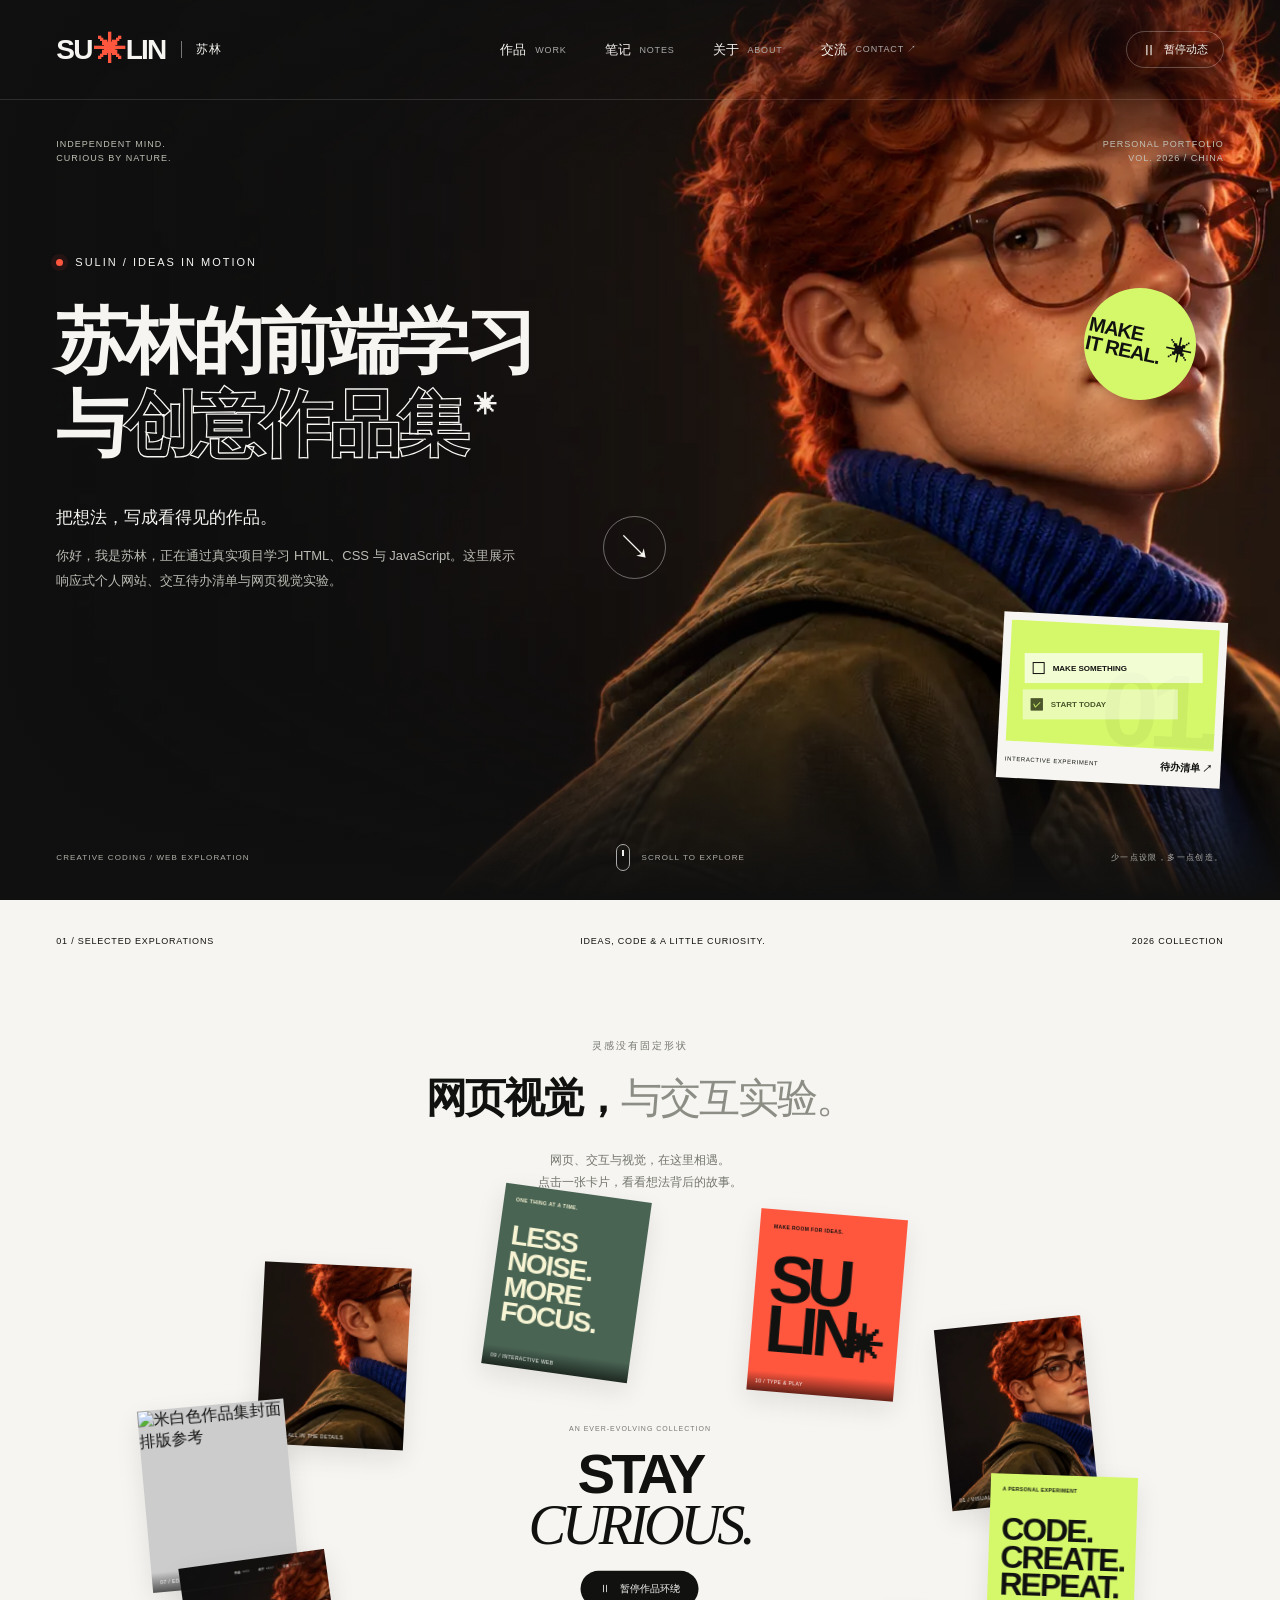
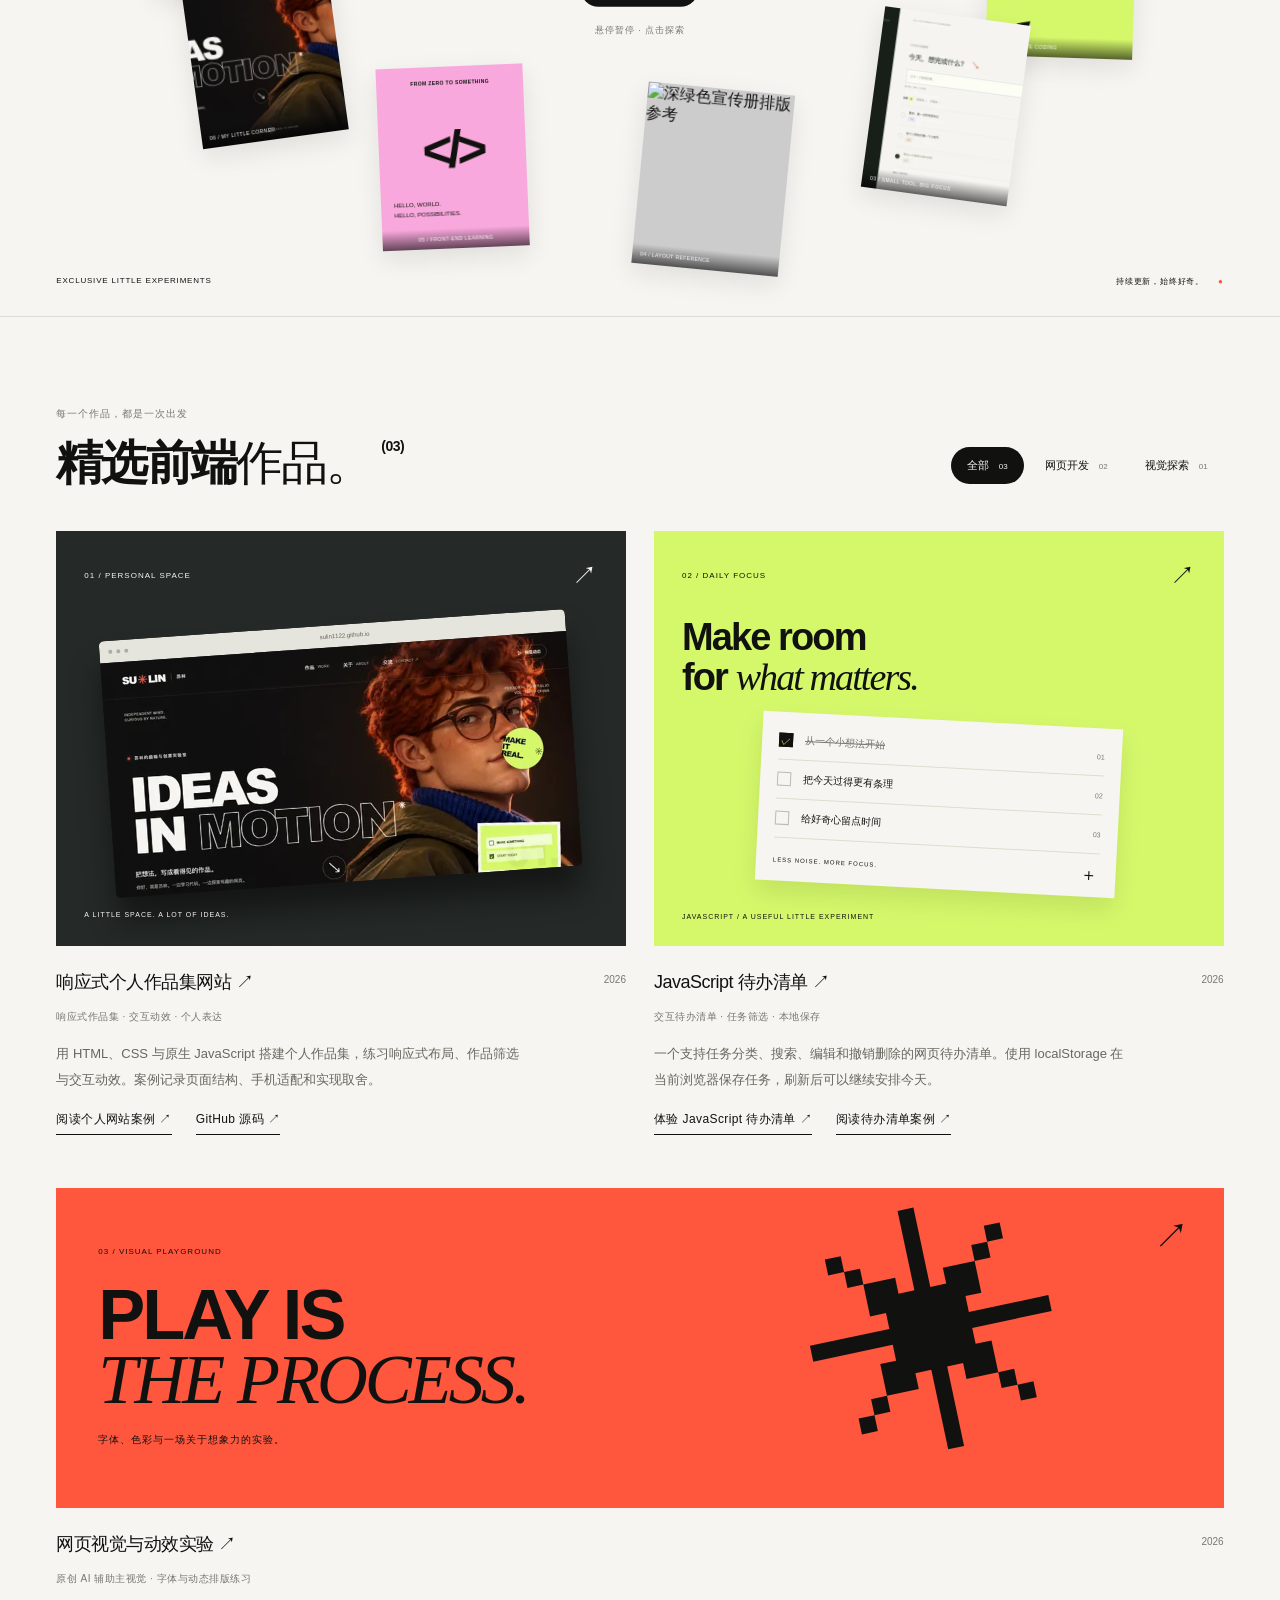
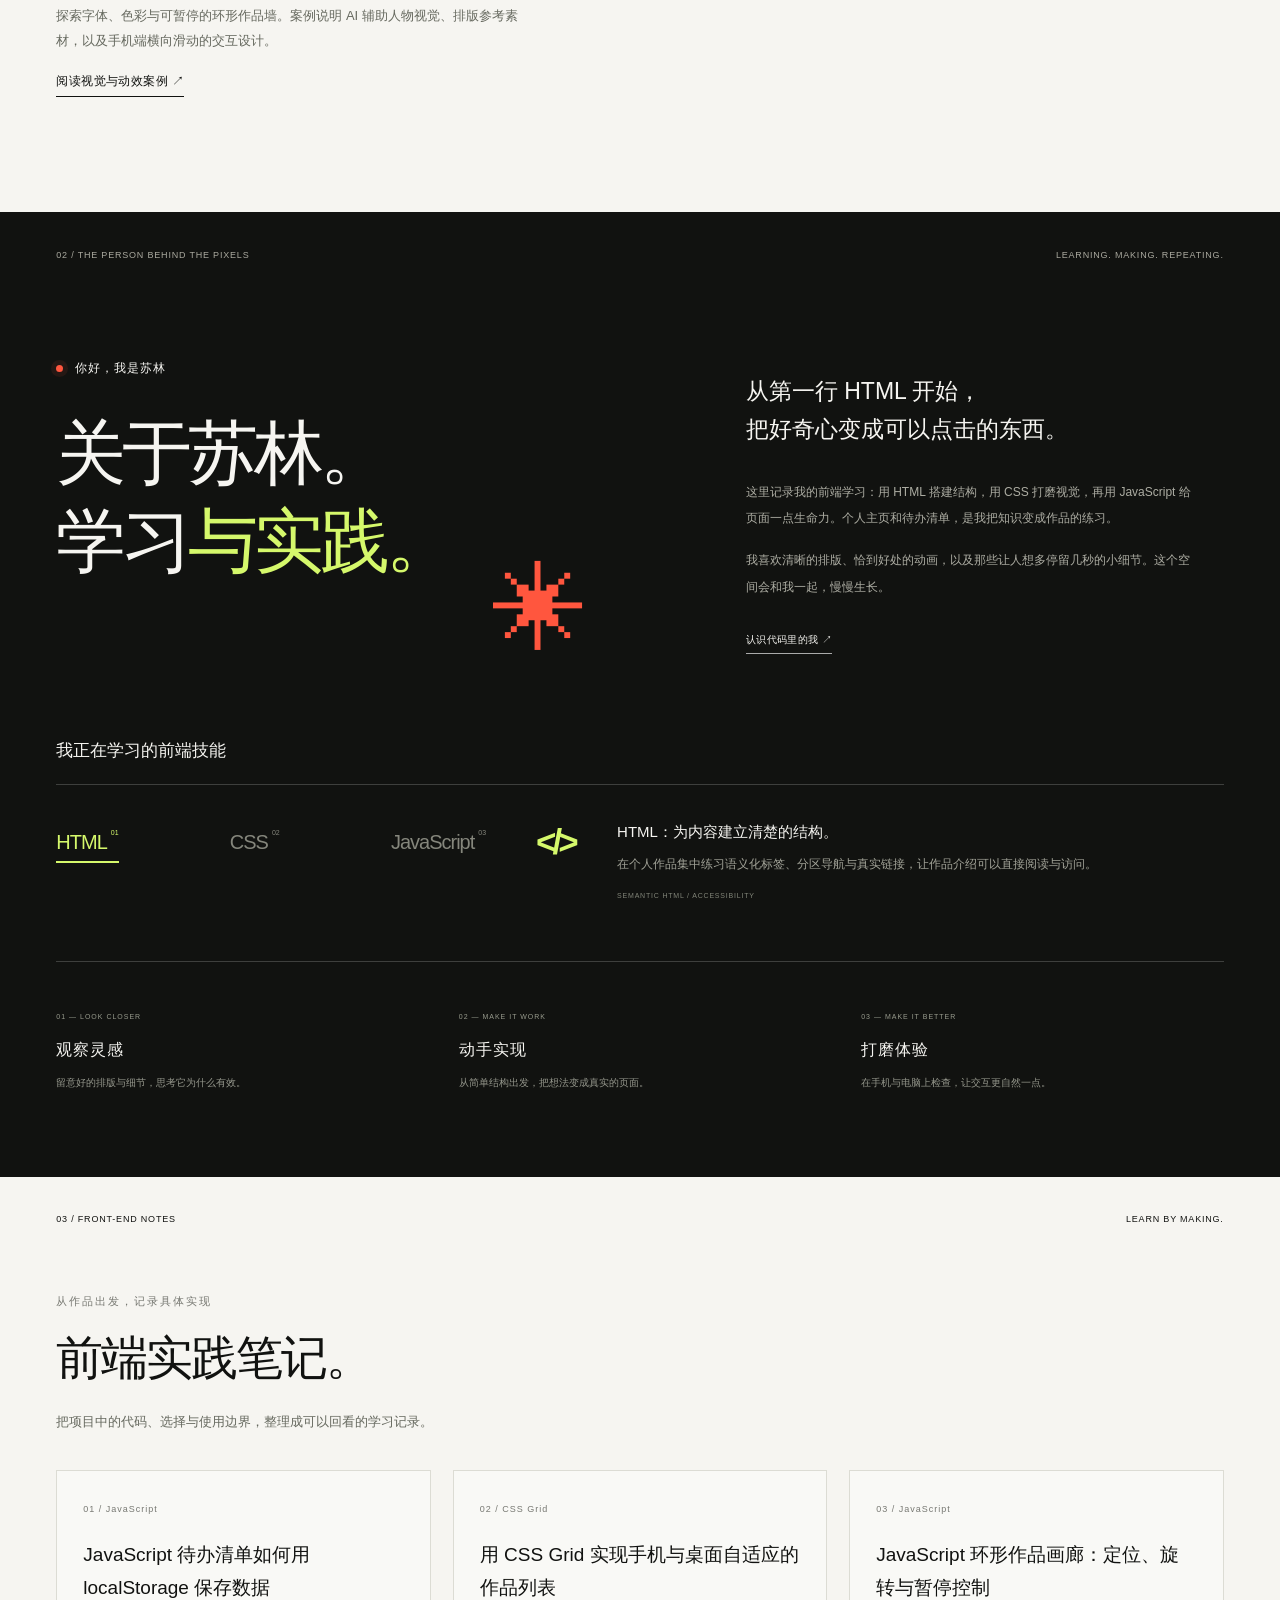
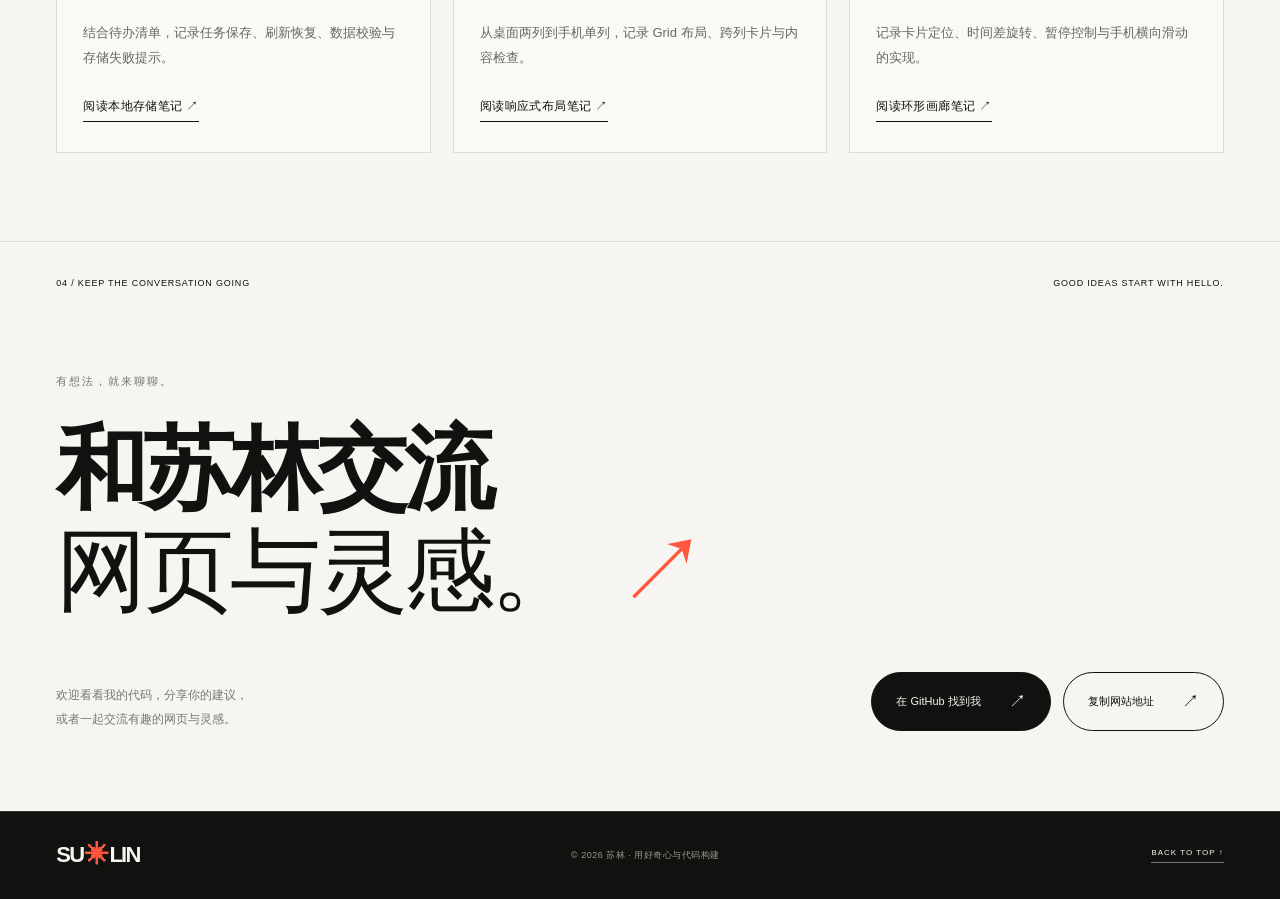
==== commit 98b35c55: "Optimize homepage rendering and image delivery Inline responsive first-screen CSS and defer the full" ====
--- a/index.html
+++ b/index.html
@@ -8,23 +8,27 @@
   <meta name="description" content="你好，我是苏林。这里展示我的前端学习与创意实践，包括响应式个人网站、JavaScript 待办清单、CSS 动效与视觉排版实验。浏览作品、体验交互，并查看项目源码。">
   <meta name="author" content="苏林">
   <link rel="canonical" href="https://sulin1122.github.io/">
-  <link rel="icon" href="./images/logo.svg" type="image/svg+xml">
-  <link rel="icon" href="./favicon.ico">
+  <link rel="icon" href="./images/logo.svg?v=5bea958b91cd" type="image/svg+xml">
+  <link rel="icon" href="./favicon.ico?v=86b9fb6cf174">
   <meta property="og:type" content="website">
   <meta property="og:locale" content="zh_CN">
   <meta property="og:site_name" content="苏林 SULIN">
   <meta property="og:title" content="苏林 SULIN｜前端学习与创意作品集">
   <meta property="og:description" content="你好，我是苏林。这里展示我的前端学习与创意实践，包括响应式个人网站、JavaScript 待办清单、CSS 动效与视觉排版实验。浏览作品、体验交互，并查看项目源码。">
   <meta property="og:url" content="https://sulin1122.github.io/">
-  <meta property="og:image" content="https://sulin1122.github.io/images/portfolio-social.png">
+  <meta property="og:image" content="https://sulin1122.github.io/images/portfolio-social.jpg?v=b26983e4f4b8">
   <meta property="og:image:alt" content="苏林创意作品集，黑色首屏与原创红发 3D 人物">
   <meta name="twitter:card" content="summary_large_image">
   <meta name="twitter:title" content="苏林 SULIN｜前端学习与创意作品集">
   <meta name="twitter:description" content="你好，我是苏林。这里展示我的前端学习与创意实践，包括响应式个人网站、JavaScript 待办清单、CSS 动效与视觉排版实验。浏览作品、体验交互，并查看项目源码。">
-  <meta name="twitter:image" content="https://sulin1122.github.io/images/portfolio-social.png">
-  <link rel="preload" as="image" href="./images/creative-hero-1672.webp" imagesrcset="./images/creative-hero-640.webp 640w, ./images/creative-hero-1100.webp 1100w, ./images/creative-hero-1672.webp 1672w" imagesizes="(max-width: 760px) 127vw, 100vw" fetchpriority="high">
-  <link rel="stylesheet" href="./style.css?v=20261030-seo">
-  <script src="./myScript.js?v=20261030-seo" defer></script>
+  <meta name="twitter:image" content="https://sulin1122.github.io/images/portfolio-social.jpg?v=b26983e4f4b8">
+  <link rel="preload" as="image" href="./images/creative-hero-1672.webp?v=e760d2fa855b" imagesrcset="./images/creative-hero-640.webp?v=f64a883cd339 640w, ./images/creative-hero-1100.webp?v=04ee9e9ea69c 1100w, ./images/creative-hero-1672.webp?v=e760d2fa855b 1672w" imagesizes="(max-width: 760px) 127vw, 100vw" fetchpriority="high">
+  <!-- Generated by tools/prepare_assets.py: start -->
+  <style id="critical-css">:root{--ink:#111210;--paper:#f6f5f1;--muted:#777872;--line:#dcdcd4;--accent:#ff563e;--lime:#d5f86b;--font:Arial,"Helvetica Neue","PingFang SC","Microsoft YaHei",sans-serif;--pad:clamp(22px,4.4vw,84px)}*{box-sizing:border-box}html{scroll-behavior:smooth;scroll-padding-top:92px}body{margin:0;font-family:var(--font);color:var(--ink);background:var(--ink);-webkit-font-smoothing:antialiased}button,input,select{font:inherit}button,a{-webkit-tap-highlight-color:transparent}button{cursor:pointer;color:inherit}a{color:inherit;text-decoration:none}img{display:block;max-width:100%}button:focus-visible,a:focus-visible,input:focus-visible,select:focus-visible,[tabindex="0"]:focus-visible{outline:3px solid var(--accent);outline-offset:5px}button:disabled{cursor:default}[hidden]{display:none!important}::selection{background:var(--accent);color:white}.skip-link{position:fixed;left:20px;top:-90px;z-index:1000;background:var(--lime);padding:14px 24px;border-radius:5px}.skip-link:focus{top:15px}.reading-progress{position:fixed;inset:0 auto auto 0;height:3px;width:0;z-index:100;background:var(--accent);pointer-events:none}.site-header{position:absolute;top:0;left:0;width:100%;height:100px;display:flex;align-items:center;justify-content:space-between;padding:0 var(--pad);color:var(--paper);z-index:30;border-bottom:1px solid #ffffff20}.wordmark{display:flex;align-items:center;font-size:28px;font-weight:900;letter-spacing:-1.8px;gap:2px}.logo-star,.wordmark>span:not(.wordmark-cn){color:var(--accent);font-size:32px;line-height:1}.wordmark-cn{font-size:12px;letter-spacing:1px;margin-left:13px;font-weight:400;border-left:1px solid #777;padding-left:14px}.main-nav{display:flex;gap:38px;margin-left:70px}.main-nav>a{display:flex;align-items:center;gap:9px;font-size:13px;position:relative}.main-nav>a span{font-size:9px;letter-spacing:.8px;color:#aaa}.main-nav>a:after{content:"";position:absolute;left:0;bottom:-10px;height:2px;width:100%;background:var(--accent);transform:scaleX(0);transform-origin:left;transition:transform .25s}.main-nav>a:hover:after{transform:scaleX(1)}.header-actions{display:flex;align-items:center;gap:20px}.motion-toggle{color:var(--paper);background:transparent;border:1px solid #ffffff40;border-radius:99px;padding:10px 15px;display:flex;gap:8px;align-items:center;font-size:11px}.motion-symbol{font-size:14px;line-height:1}.motion-toggle:hover{background:#ffffff15}.menu-toggle{display:none}.hero{position:relative;isolation:isolate;min-height:780px;height:min(900px,100svh);color:var(--paper);overflow:hidden;background:#101010}.hero-art{position:absolute;inset:0;z-index:-3;overflow:hidden}.hero-art img{width:100%;height:100%;object-fit:cover;object-position:70% 46%;transform:scale(1.065) translate3d(calc(var(--px,0) * -12px),calc(var(--py,0) * -8px),0);will-change:transform;transition:transform .7s ease-out}.hero-shade{position:absolute;inset:0;z-index:-1;background:linear-gradient(90deg,#101010f5 0%,#101010b0 29%,#10101015 62%,#10101000 100%),linear-gradient(0deg,#101010 0%,#10101000 25%,#10101000 82%,#10101090 100%)}.hero-kicker{position:absolute;top:137px;left:var(--pad);right:var(--pad);display:flex;justify-content:space-between;font-size:9px;line-height:1.6;letter-spacing:1px;color:#c0c0b6}.hero-edition{text-align:right}.hero-copy{position:relative;padding:253px var(--pad) 145px;max-width:1220px}.eyebrow{font-size:11px;letter-spacing:2px;line-height:1.8;display:flex;gap:12px;align-items:center;margin:0 0 27px}.live-dot{width:7px;height:7px;border-radius:50%;display:inline-block;background:var(--accent);box-shadow:0 0 0 5px #ff563e15}.hero h1{font-size:clamp(96px,10.3vw,162px);line-height:.87;letter-spacing:-9px;margin:0;font-weight:900;position:relative}.hero h1 sup{font-size:23px;vertical-align:top;position:relative;left:12px;top:15px;letter-spacing:0}.outline-word{color:transparent;-webkit-text-stroke:1.3px var(--paper)}.hero-intro{max-width:570px;display:flex;justify-content:space-between;align-items:center;gap:25px;margin-top:35px}.hero-intro p{font-size:17px;line-height:2;margin:0;font-weight:500}.hero-intro p span{font-size:12px;font-weight:400;color:#bcbcb5}.round-link{flex-shrink:0;width:63px;height:63px;border:1px solid #ffffff60;display:grid;place-items:center;border-radius:50%;font-size:35px;transition:background .25s,transform .25s}.round-link:hover{background:var(--accent);transform:rotate(45deg);border-color:var(--accent)}.hero-sticker{position:absolute;top:32%;right:6.6%;width:112px;height:112px;border-radius:50%;background:var(--lime);color:var(--ink);transform:rotate(12deg);display:flex;align-items:center;justify-content:center;gap:5px;box-shadow:0 3px 12px #0002;animation:sticker-float 6s ease-in-out infinite}.hero-sticker>span:first-child{font-size:20px;font-weight:900;line-height:.95;letter-spacing:-1px}.hero-sticker>span:last-child{font-size:27px}.hero-preview{position:absolute;right:var(--pad);bottom:117px;width:224px;padding:8px 8px 12px;background:#f6f5f1;color:var(--ink);transform:rotate(3deg);transition:transform .35s;box-shadow:0 15px 40px #0005}.hero-preview:hover{transform:rotate(0) translateY(-7px)}.preview-art{background:var(--lime);height:121px;padding:28px 15px;position:relative;overflow:hidden}.preview-task{position:relative;z-index:1;display:flex;align-items:center;gap:8px;font-size:8px;font-weight:bold;padding:9px 8px;background:#ffffffb3;transform:rotate(-3deg);margin-bottom:7px}.preview-task i{width:12px;height:12px;border:1px solid #111;display:grid;place-items:center;font-style:normal}.preview-task.checked{width:87%;opacity:.7}.preview-task.checked i{background:var(--ink);color:var(--lime)}.preview-number{position:absolute;right:0;bottom:-22px;font-size:104px;font-weight:900;letter-spacing:-10px;color:#0000000c}.hero-preview>span{display:flex;justify-content:space-between;align-items:center;font-size:6px;letter-spacing:.6px;padding-top:11px}.hero-preview strong{font-size:10px;letter-spacing:0}.hero-bottom{position:absolute;bottom:29px;left:var(--pad);right:var(--pad);display:flex;justify-content:space-between;align-items:center;font-size:8px;letter-spacing:1.1px;color:#b1b1aa}.hero-bottom>a{display:flex;align-items:center;gap:12px}.scroll-line{height:27px;width:14px;border:1px solid #aaa;border-radius:9px;position:relative}.scroll-line:after{content:"";position:absolute;top:5px;left:5px;width:2px;height:6px;background:#eee;animation:scroll-dot 1.8s infinite}.hero-coordinate{letter-spacing:1.4px!important}.section-light{background:var(--paper)}.section-meta{display:flex;justify-content:space-between;align-items:center;gap:25px;font-size:9px;line-height:1.5;letter-spacing:.8px}.collection{padding:35px var(--pad) 29px;overflow:hidden}.collection-heading .eyebrow{justify-content:center;margin-bottom:16px;font-size:10px;color:var(--muted)}.projects-header .eyebrow{color:var(--muted);font-size:10px;letter-spacing:1px;margin-bottom:16px}.about>.section-meta{color:#aaa99f}.about-title-wrap .eyebrow{font-size:12px;letter-spacing:1px;margin-bottom:30px}.contact-content>.eyebrow{font-size:11px;color:var(--muted);margin-bottom:26px}.site-footer>.wordmark{font-size:22px}.site-footer>.wordmark>span{font-size:24px}.case-text>.eyebrow{font-size:8px;color:var(--muted);margin-bottom:15px}.motion-paused *,.motion-paused *:before,.motion-paused *:after{animation-play-state:paused!important}.motion-paused .hero-art img{transform:scale(1.065)}.motion-paused .reveal{transition:none}.motion-paused{scroll-behavior:auto}@keyframes sticker-float{0%,100%{transform:translateY(0) rotate(12deg)}50%{transform:translateY(-12px) rotate(17deg)}}@keyframes scroll-dot{0%{opacity:0;transform:translateY(0)}30%{opacity:1}100%{opacity:0;transform:translateY(10px)}}@keyframes asterisk-turn{to{transform:rotate(360deg)}}@media(min-width:1600px){.hero-copy{padding-top:270px}.hero h1{font-size:170px}.hero-preview{bottom:130px;width:255px}.preview-art{height:145px}}@media(max-width:1100px){.main-nav{gap:25px;margin-left:0}.hero{min-height:740px}.hero-copy{padding-top:255px}.hero h1{font-size:105px;letter-spacing:-7px}.hero-intro{max-width:440px}.hero-intro p{font-size:15px}.hero-intro p span{font-size:10px}.round-link{width:50px;height:50px}.hero-sticker{right:6%;width:90px;height:90px}.hero-sticker>span:first-child{font-size:16px}.hero-preview{width:185px;bottom:105px}.preview-art{height:105px;padding:18px 10px}.hero-preview>span{font-size:5px}.hero-preview strong{font-size:9px}}@media(max-width:760px){html{scroll-padding-top:25px}.site-header{height:79px}.wordmark{font-size:25px}.wordmark-cn{font-size:10px;margin-left:9px;padding-left:10px}.motion-toggle{border:0;padding:8px}.motion-label{display:none}.motion-symbol{font-size:18px}.header-actions{gap:18px}.menu-toggle{display:flex;flex-direction:column;gap:6px;width:30px;height:35px;align-items:center;justify-content:center;background:none;border:0;padding:3px;z-index:32}.menu-toggle>span{display:block;width:23px;height:1px;background:var(--paper);transition:transform .25s}.menu-toggle[aria-expanded=true]>span:first-child{transform:translateY(3.5px) rotate(45deg)}.menu-toggle[aria-expanded=true]>span:last-child{transform:translateY(-3.5px) rotate(-45deg)}.main-nav{position:absolute;top:78px;left:0;right:0;background:#111f;padding:25px var(--pad) 30px;display:none;border-bottom:1px solid #555;gap:25px;flex-direction:column}.main-nav.is-open{display:flex}.main-nav>a{font-size:18px;justify-content:space-between;padding:7px 0}.main-nav>a span{font-size:10px}.hero{height:850px;min-height:0;max-height:none}.hero-art{left:-22%;right:-5%;height:68%;top:55px}.hero-art img{object-position:75% 25%;transform:scale(1.05)}.hero-shade{background:linear-gradient(0deg,#101010 8%,#101010ed 20%,#10101070 44%,#10101005 66%,#10101060 100%)}.hero-kicker{top:105px;font-size:7px;line-height:1.7}.hero-copy{padding:380px var(--pad) 0;max-width:100%}.hero-copy>.eyebrow{font-size:9px;letter-spacing:1.3px;margin-bottom:22px}.hero h1{font-size:clamp(66px,15.2vw,112px);letter-spacing:-5px;line-height:.9}.hero h1 sup{font-size:13px;left:5px;top:7px}.outline-word{-webkit-text-stroke:1px var(--paper)}.hero-intro{max-width:100%;margin-top:28px;gap:15px}.hero-intro p{font-size:15px;line-height:1.8}.hero-intro p span{font-size:10px;display:block;max-width:255px;margin-top:7px;line-height:1.9}.round-link{width:47px;height:47px;font-size:29px}.hero-sticker{top:260px;right:7%;height:82px;width:82px}.hero-sticker>span:first-child{font-size:15px}.hero-sticker>span:last-child{font-size:20px}.hero-preview{display:none}.hero-bottom{bottom:28px;align-items:flex-end;font-size:6px;gap:20px;letter-spacing:.6px}.hero-bottom>span:first-child{max-width:140px;line-height:1.7}.hero-coordinate{display:none}.scroll-line{height:23px;width:12px}.scroll-line:after{left:4px}.hero-bottom>a{font-size:6px;gap:9px}.section-meta{font-size:7px;letter-spacing:.3px;gap:15px}.collection>.section-meta>span:nth-child(2){display:none}.collection{padding-top:26px;padding-bottom:26px}.collection-heading .eyebrow{font-size:9px;letter-spacing:1px}.projects-header .eyebrow{font-size:9px}.about>.section-meta>span:last-child{display:none}.about-title-wrap .eyebrow{font-size:10px;margin-bottom:23px}.contact>.section-meta>span:last-child{display:none}.contact-content>.eyebrow{font-size:10px;margin-bottom:24px}.site-footer>.wordmark{font-size:21px}}@media(max-width:370px){.hero{height:810px}.hero-copy{padding-top:375px}.hero h1{font-size:59px;letter-spacing:-4px}.hero-intro p{font-size:14px}.hero-intro p span{max-width:225px;font-size:9px}.round-link{width:40px;height:40px}}@media(prefers-reduced-motion:reduce){html{scroll-behavior:auto}*,*:before,*:after{animation:none!important;transition:none!important}.hero-art img{transform:none!important}}.hero h1{font-size:clamp(48px,5.6vw,82px);line-height:1.16;letter-spacing:-.055em;max-width:850px}.hero h1 sup{font-size:23px;top:9px;left:9px}.hero-intro{max-width:610px}.hero-intro p span{display:block;font-size:13px;line-height:1.9;max-width:465px;margin-top:9px}.notes-heading .eyebrow{color:var(--muted);margin-bottom:15px}.note-card>.eyebrow{font-size:9px;letter-spacing:1px;color:var(--muted);margin-bottom:22px}.note-card>p:not(.eyebrow){font-size:13px;color:#66695f;line-height:1.95;margin:16px 0 25px}@media(max-width:1100px){.hero h1{font-size:clamp(45px,6vw,66px)}.hero-intro{max-width:500px}.hero-intro p span{max-width:385px;font-size:12px}}@media(max-width:760px){.hero h1{font-size:clamp(31px,8.3vw,57px);letter-spacing:-.055em;line-height:1.22}.hero h1 sup{font-size:14px;top:3px;left:5px}.hero-intro{margin-top:23px}.hero-intro p span{font-size:11px;max-width:300px;line-height:1.95}.note-card>p:not(.eyebrow){font-size:12px}}html:not(.js) .orbit-control,html:not(.js) .motion-toggle,html:not(.js) .menu-toggle,html:not(.js) .project-filters{display:none}@media(max-width:760px){html:not(.js) .main-nav{display:flex}}</style>
+  <link rel="stylesheet" href="./style.css?v=8bbcf81579ea" media="print" onload="this.onload=null;this.media='all'">
+  <noscript><link rel="stylesheet" href="./style.css?v=8bbcf81579ea"></noscript>
+  <!-- Generated by tools/prepare_assets.py: end -->
+  <script src="./myScript.js?v=ec4ef3822767" defer></script>
   <script type="application/ld+json">
 {
   "@context": "https://schema.org",
@@ -79,7 +83,7 @@
   </header>
   <main id="main">
     <section class="hero" aria-labelledby="hero-title">
-      <div class="hero-art" aria-hidden="true"><img src="./images/creative-hero-1672.webp" srcset="./images/creative-hero-640.webp 640w, ./images/creative-hero-1100.webp 1100w, ./images/creative-hero-1672.webp 1672w" sizes="(max-width: 760px) 127vw, 100vw" decoding="async" width="1672" height="941" alt="" fetchpriority="high"></div><div class="hero-shade" aria-hidden="true"></div>
+      <div class="hero-art" aria-hidden="true"><img src="./images/creative-hero-1672.webp?v=e760d2fa855b" srcset="./images/creative-hero-640.webp?v=f64a883cd339 640w, ./images/creative-hero-1100.webp?v=04ee9e9ea69c 1100w, ./images/creative-hero-1672.webp?v=e760d2fa855b 1672w" sizes="(max-width: 760px) 127vw, 100vw" decoding="async" width="1672" height="941" alt="" fetchpriority="high"></div><div class="hero-shade" aria-hidden="true"></div>
       <div class="hero-kicker"><span>INDEPENDENT MIND.<br>CURIOUS BY NATURE.</span><span class="hero-edition">PERSONAL PORTFOLIO<br>VOL. 2026 / CHINA</span></div>
       <div class="hero-copy"><p class="eyebrow"><span class="live-dot"></span> SULIN / IDEAS IN MOTION</p><h1 id="hero-title">苏林的前端学习<br>与<span class="outline-word">创意作品集</span><sup aria-hidden="true">✳</sup></h1><div class="hero-intro"><p>把想法，写成看得见的作品。<br><span>你好，我是苏林，正在通过真实项目学习 HTML、CSS 与 JavaScript。这里展示响应式个人网站、交互待办清单与网页视觉实验。</span></p><a href="#works" class="round-link" aria-label="向下探索我的作品"><span aria-hidden="true">↘</span></a></div></div>
       <div class="hero-sticker" aria-hidden="true"><span>MAKE<br>IT REAL.</span><span>✳</span></div>
@@ -90,14 +94,14 @@
       <div class="section-meta"><span>01 / SELECTED EXPLORATIONS</span><span>IDEAS, CODE & A LITTLE CURIOSITY.</span><span>2026 COLLECTION</span></div>
       <div class="collection-heading reveal"><p class="eyebrow">灵感没有固定形状</p><h2 id="collection-title">网页视觉，<em>与交互实验。</em></h2><p class="section-description">网页、交互与视觉，在这里相遇。<br>点击一张卡片，看看想法背后的故事。</p></div>
       <div class="orbit-stage" aria-label="互动作品与灵感环形画廊"><div class="orbit-cards">
-        <a class="orbit-card art-character" href="./projects/visual-experiments.html" data-case="visual" aria-label="查看原创 3D 主视觉"><img src="./images/creative-hero-1672.webp" srcset="./images/creative-hero-640.webp 640w, ./images/creative-hero-1100.webp 1100w, ./images/creative-hero-1672.webp 1672w" sizes="(max-width: 760px) 145px, 166px" decoding="async" alt="原创红发 3D 人物视觉" loading="lazy" width="1672" height="941"><span>01 / VISUAL EXPLORATION</span></a>
+        <a class="orbit-card art-character" href="./projects/visual-experiments.html" data-case="visual" aria-label="查看原创 3D 主视觉"><img src="./images/creative-hero-1672.webp?v=e760d2fa855b" srcset="./images/creative-hero-640.webp?v=f64a883cd339 640w, ./images/creative-hero-1100.webp?v=04ee9e9ea69c 1100w, ./images/creative-hero-1672.webp?v=e760d2fa855b 1672w" sizes="(max-width: 760px) 145px, 166px" decoding="async" alt="原创红发 3D 人物视觉" loading="lazy" width="1672" height="941"><span>01 / VISUAL EXPLORATION</span></a>
         <a class="orbit-card art-type" href="./projects/personal-website.html" data-case="site" aria-label="查看个人网站项目"><span class="poster-caption">A PERSONAL EXPERIMENT</span><strong>CODE.<br>CREATE.<br>REPEAT.</strong><span class="poster-mark">↗</span><span>02 / CREATIVE CODING</span></a>
-        <a class="orbit-card art-image" href="./projects/javascript-todo.html" data-case="todo" aria-label="查看待办清单项目"><img src="./images/todo-preview-1280.webp" srcset="./images/todo-preview-640.webp 640w, ./images/todo-preview-1280.webp 1280w" sizes="(max-width: 760px) 145px, 166px" decoding="async" alt="待办清单项目界面预览" loading="lazy" width="1280" height="800"><span>03 / SMALL TOOL, BIG FOCUS</span></a>
-        <a class="orbit-card art-image" href="./projects/visual-experiments.html#section-2" data-case="reference" aria-label="查看排版参考素材"><img src="./images/brochure-reference.webp" alt="深绿色宣传册排版参考" loading="lazy" width="640" height="714"><span>04 / LAYOUT REFERENCE</span></a>
+        <a class="orbit-card art-image" href="./projects/javascript-todo.html" data-case="todo" aria-label="查看待办清单项目"><img src="./images/todo-preview-1280.webp?v=4732c87ac397" srcset="./images/todo-preview-640.webp?v=f30404d2f4ef 640w, ./images/todo-preview-1280.webp?v=4732c87ac397 1280w" sizes="(max-width: 760px) 145px, 166px" decoding="async" alt="待办清单项目界面预览" loading="lazy" width="1280" height="800"><span>03 / SMALL TOOL, BIG FOCUS</span></a>
+        <a class="orbit-card art-image" href="./projects/visual-experiments.html#section-2" data-case="reference" aria-label="查看排版参考素材"><img src="./images/brochure-reference.webp?v=d7da3b7a4c12" alt="深绿色宣传册排版参考" loading="lazy" width="640" height="714"><span>04 / LAYOUT REFERENCE</span></a>
         <a class="orbit-card art-code" href="./projects/personal-website.html" data-case="site" aria-label="查看网页结构练习"><span class="poster-caption">FROM ZERO TO SOMETHING</span><strong>&lt;/&gt;</strong><span class="code-caption">HELLO, WORLD.<br>HELLO, POSSIBILITIES.</span><span>05 / FRONT-END LEARNING</span></a>
-        <a class="orbit-card art-image" href="./projects/personal-website.html" data-case="site" aria-label="查看个人主页预览"><img src="./images/portfolio-preview-1265.webp" srcset="./images/portfolio-preview-640.webp 640w, ./images/portfolio-preview-1265.webp 1265w" sizes="(max-width: 760px) 145px, 166px" decoding="async" alt="个人作品集首页预览" loading="lazy" width="1265" height="791"><span>06 / MY LITTLE CORNER</span></a>
-        <a class="orbit-card art-image" href="./projects/visual-experiments.html#section-2" data-case="reference" aria-label="查看作品集封面参考"><img src="./images/portfolio-reference.webp" alt="米白色作品集封面排版参考" loading="lazy" width="640" height="427"><span>07 / EDITORIAL REFERENCE</span></a>
-        <a class="orbit-card art-character detail-crop" href="./projects/visual-experiments.html" data-case="visual" aria-label="查看主视觉细节"><img src="./images/creative-hero-1672.webp" srcset="./images/creative-hero-640.webp 640w, ./images/creative-hero-1100.webp 1100w, ./images/creative-hero-1672.webp 1672w" sizes="(max-width: 760px) 145px, 166px" decoding="async" alt="原创人物头发与材质的细节" loading="lazy" width="1672" height="941"><span>08 / IT'S ALL IN THE DETAILS</span></a>
+        <a class="orbit-card art-image" href="./projects/personal-website.html" data-case="site" aria-label="查看个人主页预览"><img src="./images/portfolio-preview-1265.webp?v=cded5beaceb4" srcset="./images/portfolio-preview-640.webp?v=266c057e9756 640w, ./images/portfolio-preview-1265.webp?v=cded5beaceb4 1265w" sizes="(max-width: 760px) 145px, 166px" decoding="async" alt="个人作品集首页预览" loading="lazy" width="1265" height="791"><span>06 / MY LITTLE CORNER</span></a>
+        <a class="orbit-card art-image" href="./projects/visual-experiments.html#section-2" data-case="reference" aria-label="查看作品集封面参考"><img src="./images/portfolio-reference.webp?v=e70c7304dbaa" alt="米白色作品集封面排版参考" loading="lazy" width="640" height="427"><span>07 / EDITORIAL REFERENCE</span></a>
+        <a class="orbit-card art-character detail-crop" href="./projects/visual-experiments.html" data-case="visual" aria-label="查看主视觉细节"><img src="./images/creative-hero-1672.webp?v=e760d2fa855b" srcset="./images/creative-hero-640.webp?v=f64a883cd339 640w, ./images/creative-hero-1100.webp?v=04ee9e9ea69c 1100w, ./images/creative-hero-1672.webp?v=e760d2fa855b 1672w" sizes="(max-width: 760px) 145px, 166px" decoding="async" alt="原创人物头发与材质的细节" loading="lazy" width="1672" height="941"><span>08 / IT'S ALL IN THE DETAILS</span></a>
         <a class="orbit-card art-focus" href="./projects/javascript-todo.html" data-case="todo" aria-label="体验我的待办清单"><span class="poster-caption">ONE THING AT A TIME.</span><strong>LESS<br>NOISE.<br>MORE<br>FOCUS.</strong><span>09 / INTERACTIVE WEB</span></a>
         <a class="orbit-card art-name" href="./projects/visual-experiments.html" data-case="visual" aria-label="查看视觉与字体探索"><span class="poster-caption">MAKE ROOM FOR IDEAS.</span><strong>SU<br>LIN<span>✳</span></strong><span>10 / TYPE & PLAY</span></a>
       </div><div class="orbit-center"><span class="orbit-small-label">AN EVER-EVOLVING COLLECTION</span><span class="orbit-center-title">STAY<br><em>CURIOUS.</em></span><button class="orbit-control" type="button" aria-pressed="false"><span class="orbit-control-icon" aria-hidden="true">Ⅱ</span><span class="orbit-control-label">暂停作品环绕</span></button><span class="orbit-hint">悬停暂停 · 点击探索</span></div></div>
@@ -107,7 +111,7 @@
       <div class="projects-header reveal"><div><p class="eyebrow">每一个作品，都是一次出发</p><h2 id="projects-title">精选前端<em>作品。</em><sup>(03)</sup></h2></div><div class="project-filters" role="group" aria-label="筛选作品"><button class="is-active" type="button" data-filter="all" aria-pressed="true">全部 <span>03</span></button><button type="button" data-filter="web" aria-pressed="false">网页开发 <span>02</span></button><button type="button" data-filter="visual" aria-pressed="false">视觉探索 <span>01</span></button></div></div>
       <p class="sr-only" id="filter-status" aria-live="polite">显示全部 3 个作品</p>
       <div class="project-grid">
-        <article class="project-card reveal" data-category="web" id="personal-site"><a class="project-cover cover-site" href="./projects/personal-website.html" aria-label="查看个人网站项目详情"><span class="cover-topline">01 / PERSONAL SPACE <span>↗</span></span><div class="browser-mock"><div class="browser-bar"><i></i><i></i><i></i><span>sulin1122.github.io</span></div><img src="./images/portfolio-preview-1265.webp" srcset="./images/portfolio-preview-640.webp 640w, ./images/portfolio-preview-1265.webp 1265w" sizes="(max-width: 760px) 80vw, 42vw" decoding="async" alt="个人作品集网站实际页面" loading="lazy" width="1265" height="791"></div><span class="cover-label">A LITTLE SPACE. A LOT OF IDEAS.</span></a><div class="project-caption"><div><h3><a href="./projects/personal-website.html">响应式个人作品集网站 <span aria-hidden="true">↗</span></a></h3><p>响应式作品集 · 交互动效 · 个人表达</p></div><span class="project-year">2026</span></div><p class="project-summary">用 HTML、CSS 与原生 JavaScript 搭建个人作品集，练习响应式布局、作品筛选与交互动效。案例记录页面结构、手机适配和实现取舍。</p><div class="project-actions"><a class="text-link" href="./projects/personal-website.html">阅读个人网站案例 ↗</a><a class="text-link" href="https://github.com/sulin1122/sulin1122.github.io" target="_blank" rel="noopener noreferrer">GitHub 源码 ↗</a></div></article>
+        <article class="project-card reveal" data-category="web" id="personal-site"><a class="project-cover cover-site" href="./projects/personal-website.html" aria-label="查看个人网站项目详情"><span class="cover-topline">01 / PERSONAL SPACE <span>↗</span></span><div class="browser-mock"><div class="browser-bar"><i></i><i></i><i></i><span>sulin1122.github.io</span></div><img src="./images/portfolio-preview-1265.webp?v=cded5beaceb4" srcset="./images/portfolio-preview-640.webp?v=266c057e9756 640w, ./images/portfolio-preview-1265.webp?v=cded5beaceb4 1265w" sizes="(max-width: 760px) 80vw, 42vw" decoding="async" alt="个人作品集网站实际页面" loading="lazy" width="1265" height="791"></div><span class="cover-label">A LITTLE SPACE. A LOT OF IDEAS.</span></a><div class="project-caption"><div><h3><a href="./projects/personal-website.html">响应式个人作品集网站 <span aria-hidden="true">↗</span></a></h3><p>响应式作品集 · 交互动效 · 个人表达</p></div><span class="project-year">2026</span></div><p class="project-summary">用 HTML、CSS 与原生 JavaScript 搭建个人作品集，练习响应式布局、作品筛选与交互动效。案例记录页面结构、手机适配和实现取舍。</p><div class="project-actions"><a class="text-link" href="./projects/personal-website.html">阅读个人网站案例 ↗</a><a class="text-link" href="https://github.com/sulin1122/sulin1122.github.io" target="_blank" rel="noopener noreferrer">GitHub 源码 ↗</a></div></article>
         <article class="project-card reveal" data-category="web" id="todo-project"><a class="project-cover cover-todo" href="./projects/javascript-todo.html" aria-label="查看交互待办清单详情"><span class="cover-topline">02 / DAILY FOCUS <span>↗</span></span><div class="todo-cover-heading">Make room<br>for <em>what matters.</em></div><div class="mini-todo"><div><span class="mini-check done">✓</span><span class="mini-done">从一个小想法开始</span><small>01</small></div><div><span class="mini-check"></span><span>把今天过得更有条理</span><small>02</small></div><div><span class="mini-check"></span><span>给好奇心留点时间</span><small>03</small></div><span class="mini-todo-footer">LESS NOISE. MORE FOCUS. <span>＋</span></span></div><span class="cover-label">JAVASCRIPT / A USEFUL LITTLE EXPERIMENT</span></a><div class="project-caption"><div><h3><a href="./projects/javascript-todo.html">JavaScript 待办清单 <span aria-hidden="true">↗</span></a></h3><p>交互待办清单 · 任务筛选 · 本地保存</p></div><span class="project-year">2026</span></div><p class="project-summary">一个支持任务分类、搜索、编辑和撤销删除的网页待办清单。使用 localStorage 在当前浏览器保存任务，刷新后可以继续安排今天。</p><div class="project-actions"><a class="text-link" href="./1.html">体验 JavaScript 待办清单 ↗</a><a class="text-link" href="./projects/javascript-todo.html">阅读待办清单案例 ↗</a></div></article>
         <article class="project-card project-wide reveal" data-category="visual"><a class="project-cover cover-visual" href="./projects/visual-experiments.html" aria-label="查看视觉实验详情"><div><span class="cover-topline">03 / VISUAL PLAYGROUND</span><strong>PLAY IS<br><em>THE PROCESS.</em></strong><span class="cover-label">字体、色彩与一场关于想象力的实验。</span></div><div class="visual-star" aria-hidden="true">✳</div><span class="visual-open" aria-hidden="true">↗</span></a><div class="project-caption"><div><h3><a href="./projects/visual-experiments.html">网页视觉与动效实验 <span aria-hidden="true">↗</span></a></h3><p>原创 AI 辅助主视觉 · 字体与动态排版练习</p></div><span class="project-year">2026</span></div><p class="project-summary">探索字体、色彩与可暂停的环形作品墙。案例说明 AI 辅助人物视觉、排版参考素材，以及手机端横向滑动的交互设计。</p><div class="project-actions"><a class="text-link" href="./projects/visual-experiments.html">阅读视觉与动效案例 ↗</a></div></article>
       </div>
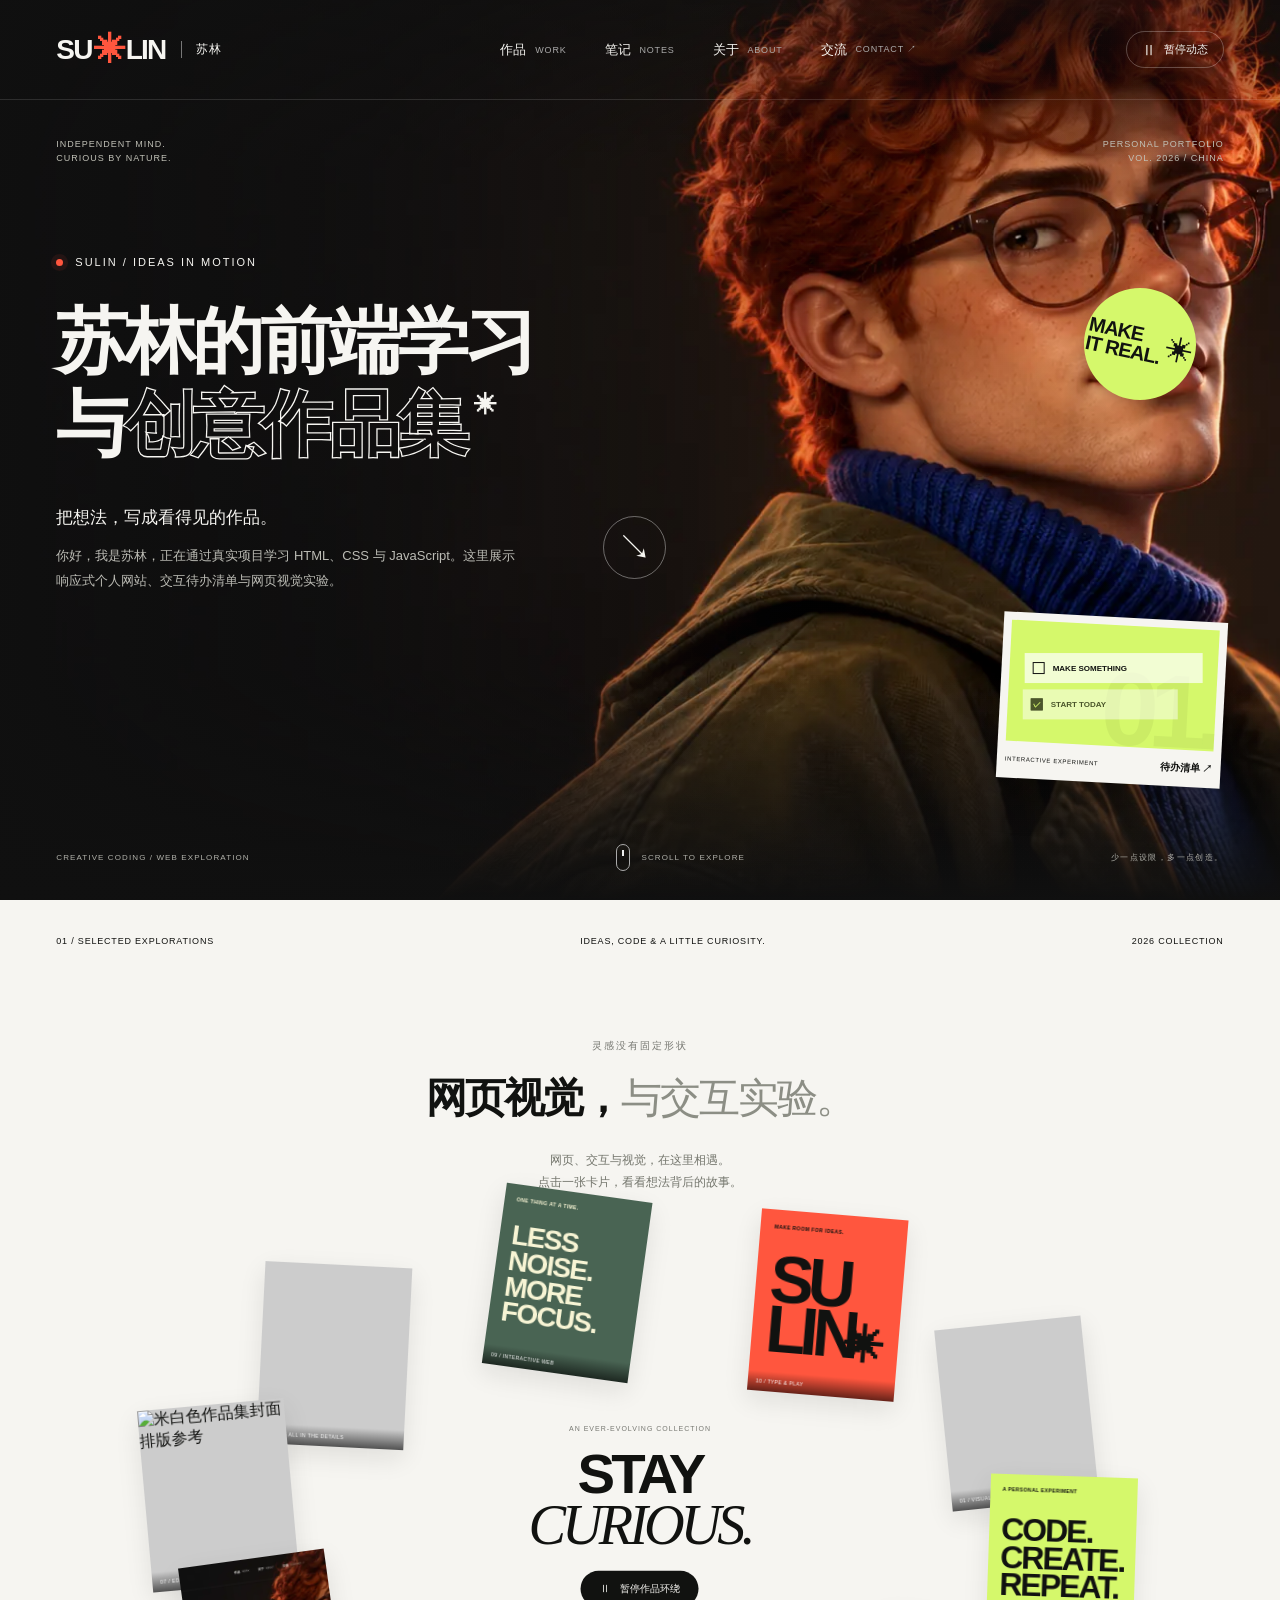
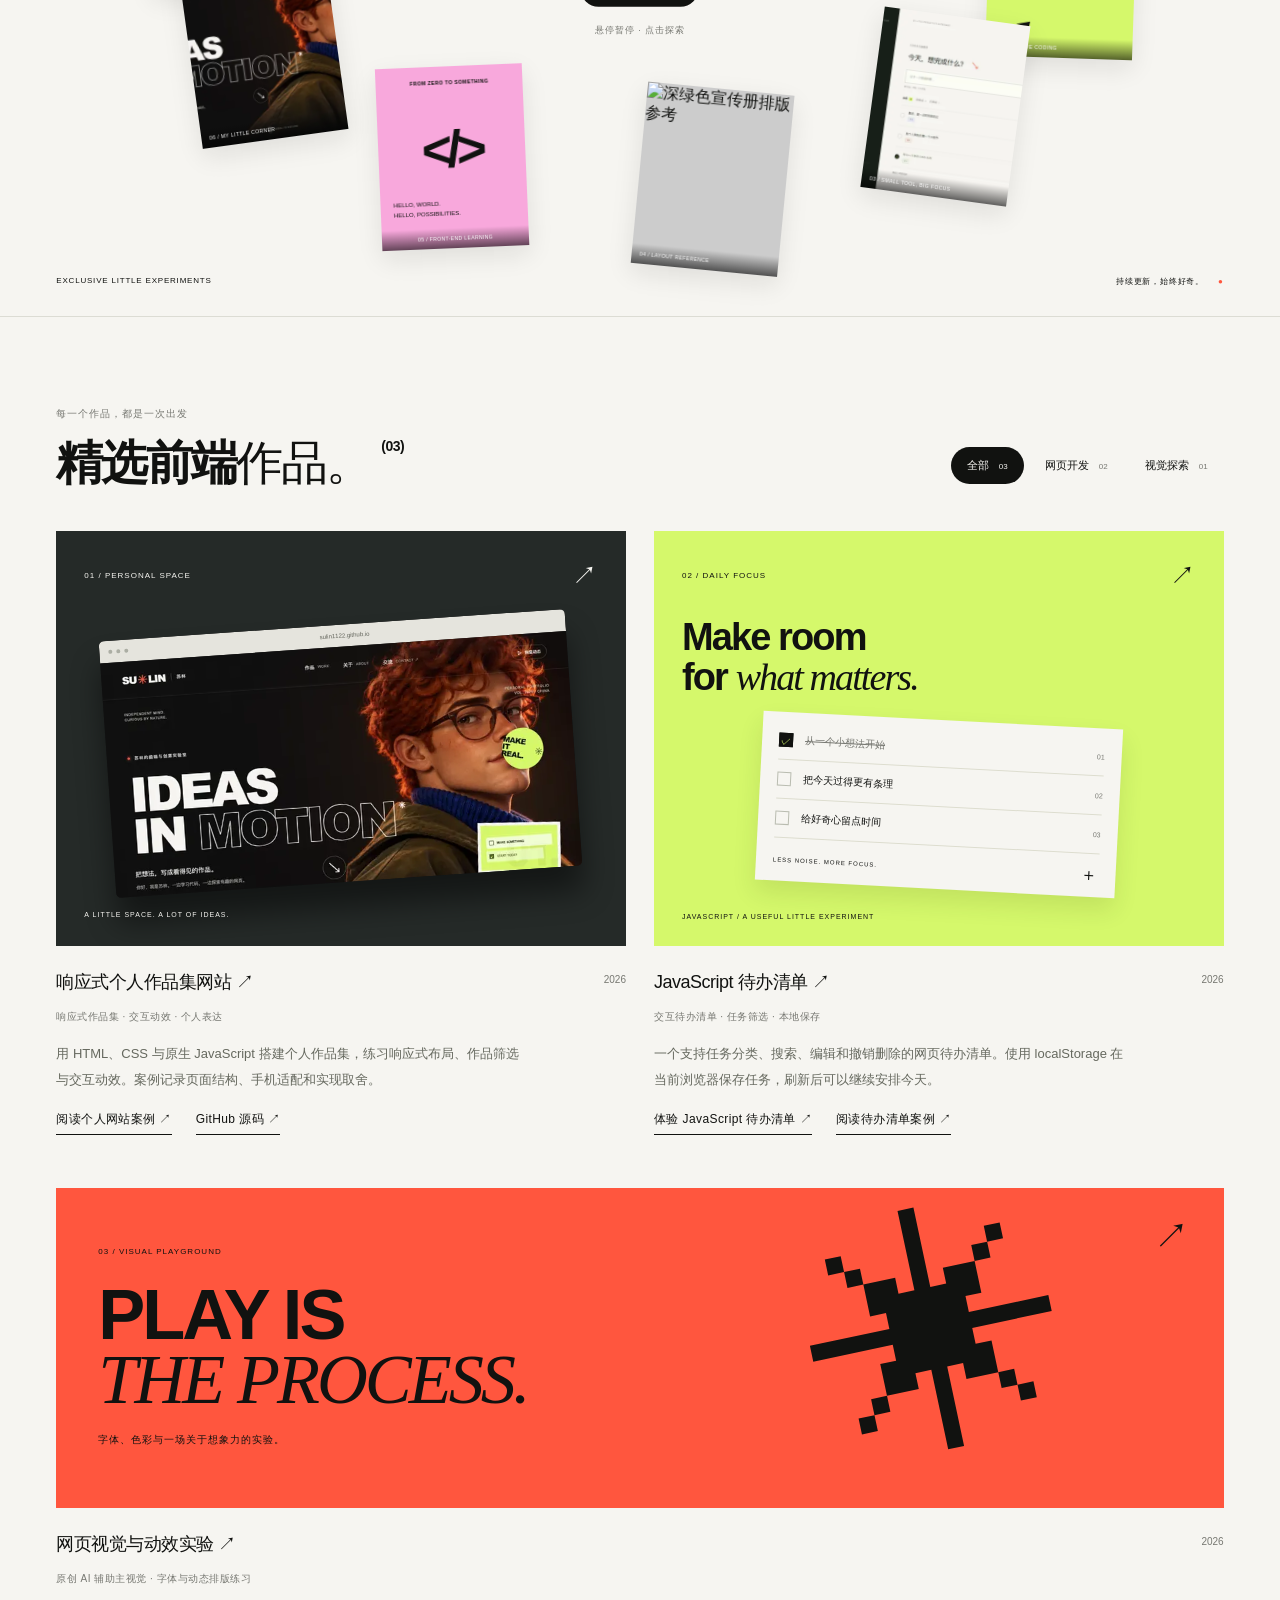
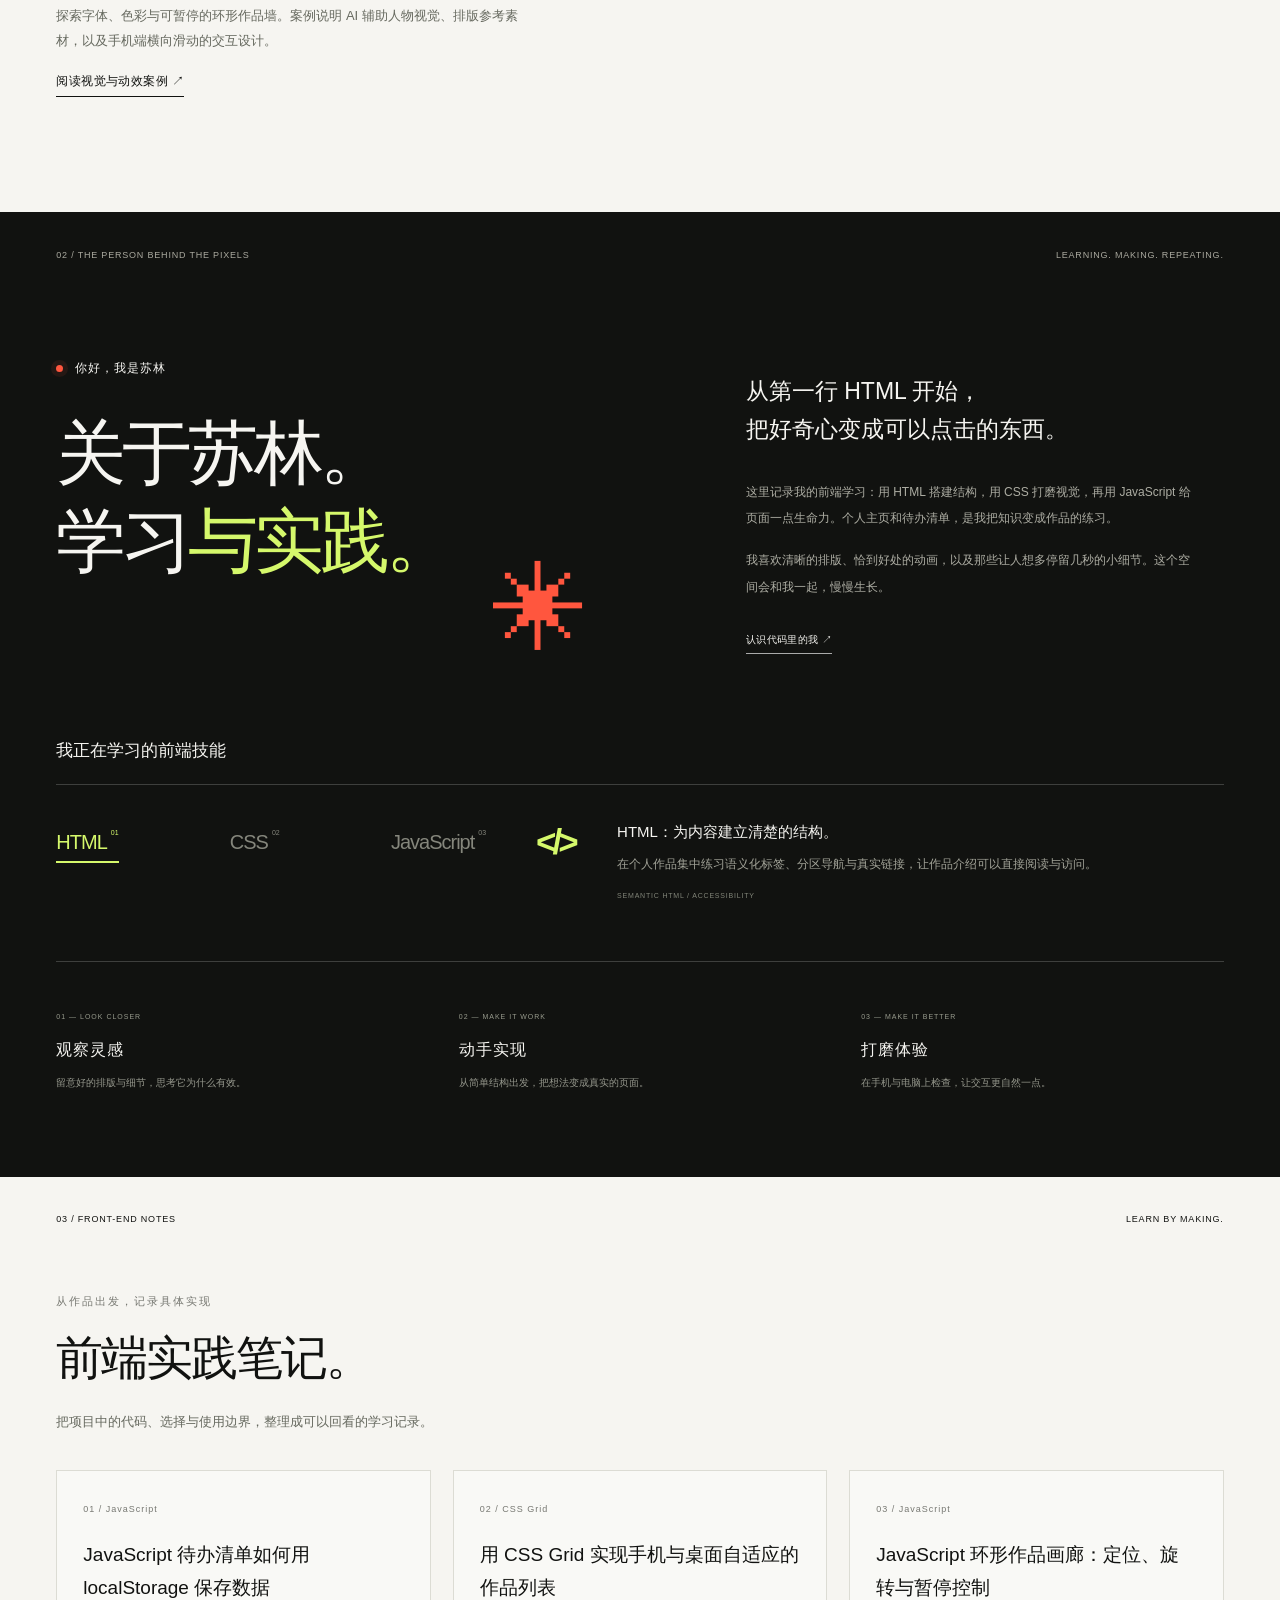
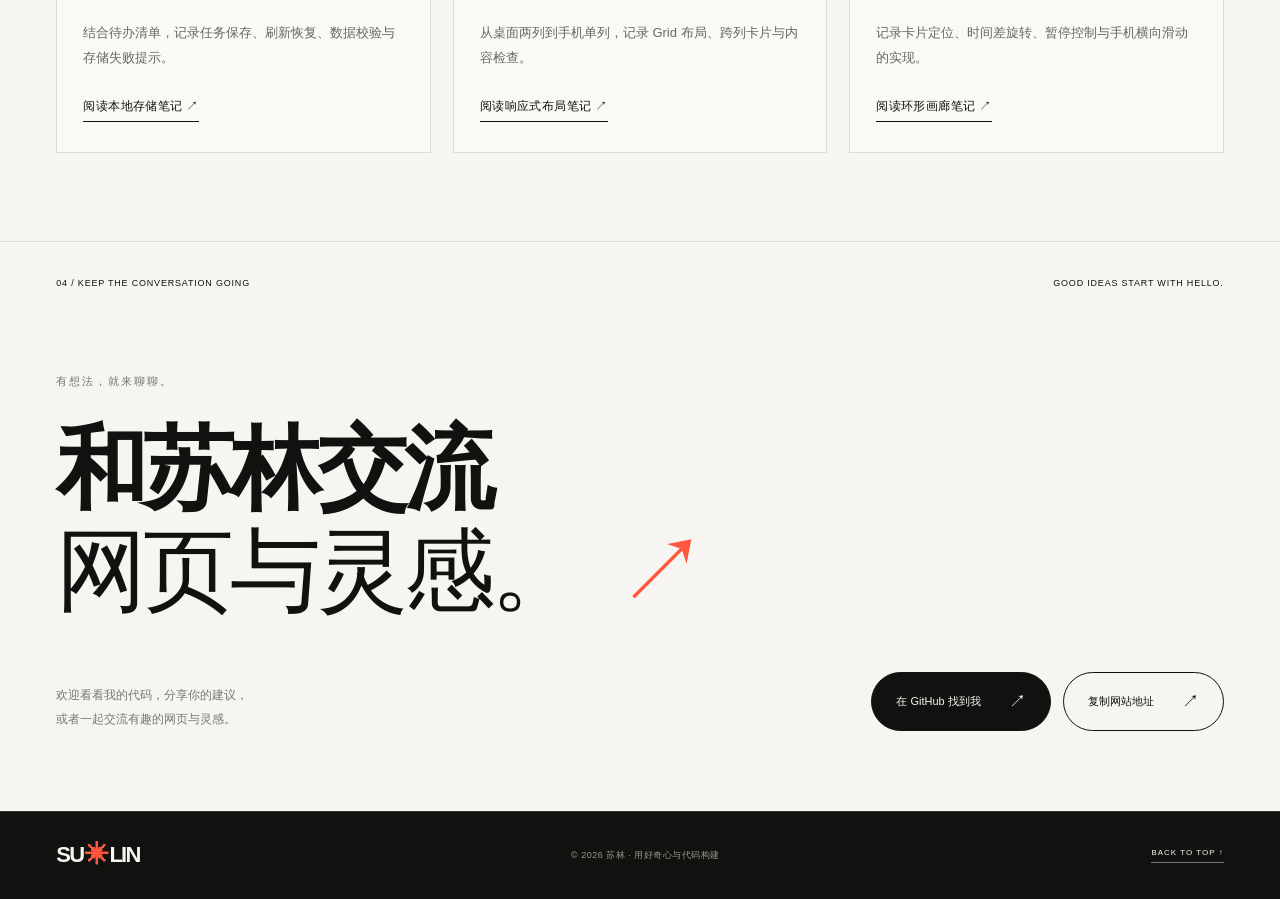
==== commit 10b917dc: "Add GA4 measurement to portfolio pages Install Google tag G-JLE38F0XRY on the homepage, todo app, pr" ====
--- a/index.html
+++ b/index.html
@@ -1,6 +1,14 @@
 <!DOCTYPE html>
 <html lang="zh-CN">
 <head>
+  <!-- Google tag (gtag.js) -->
+  <script async src="https://www.googletagmanager.com/gtag/js?id=G-JLE38F0XRY"></script>
+  <script>
+    window.dataLayer = window.dataLayer || [];
+    function gtag(){dataLayer.push(arguments);}
+    gtag('js', new Date());
+    gtag('config', 'G-JLE38F0XRY');
+  </script>
   <meta charset="UTF-8">
   <meta name="viewport" content="width=device-width, initial-scale=1">
   <meta name="theme-color" content="#101010">
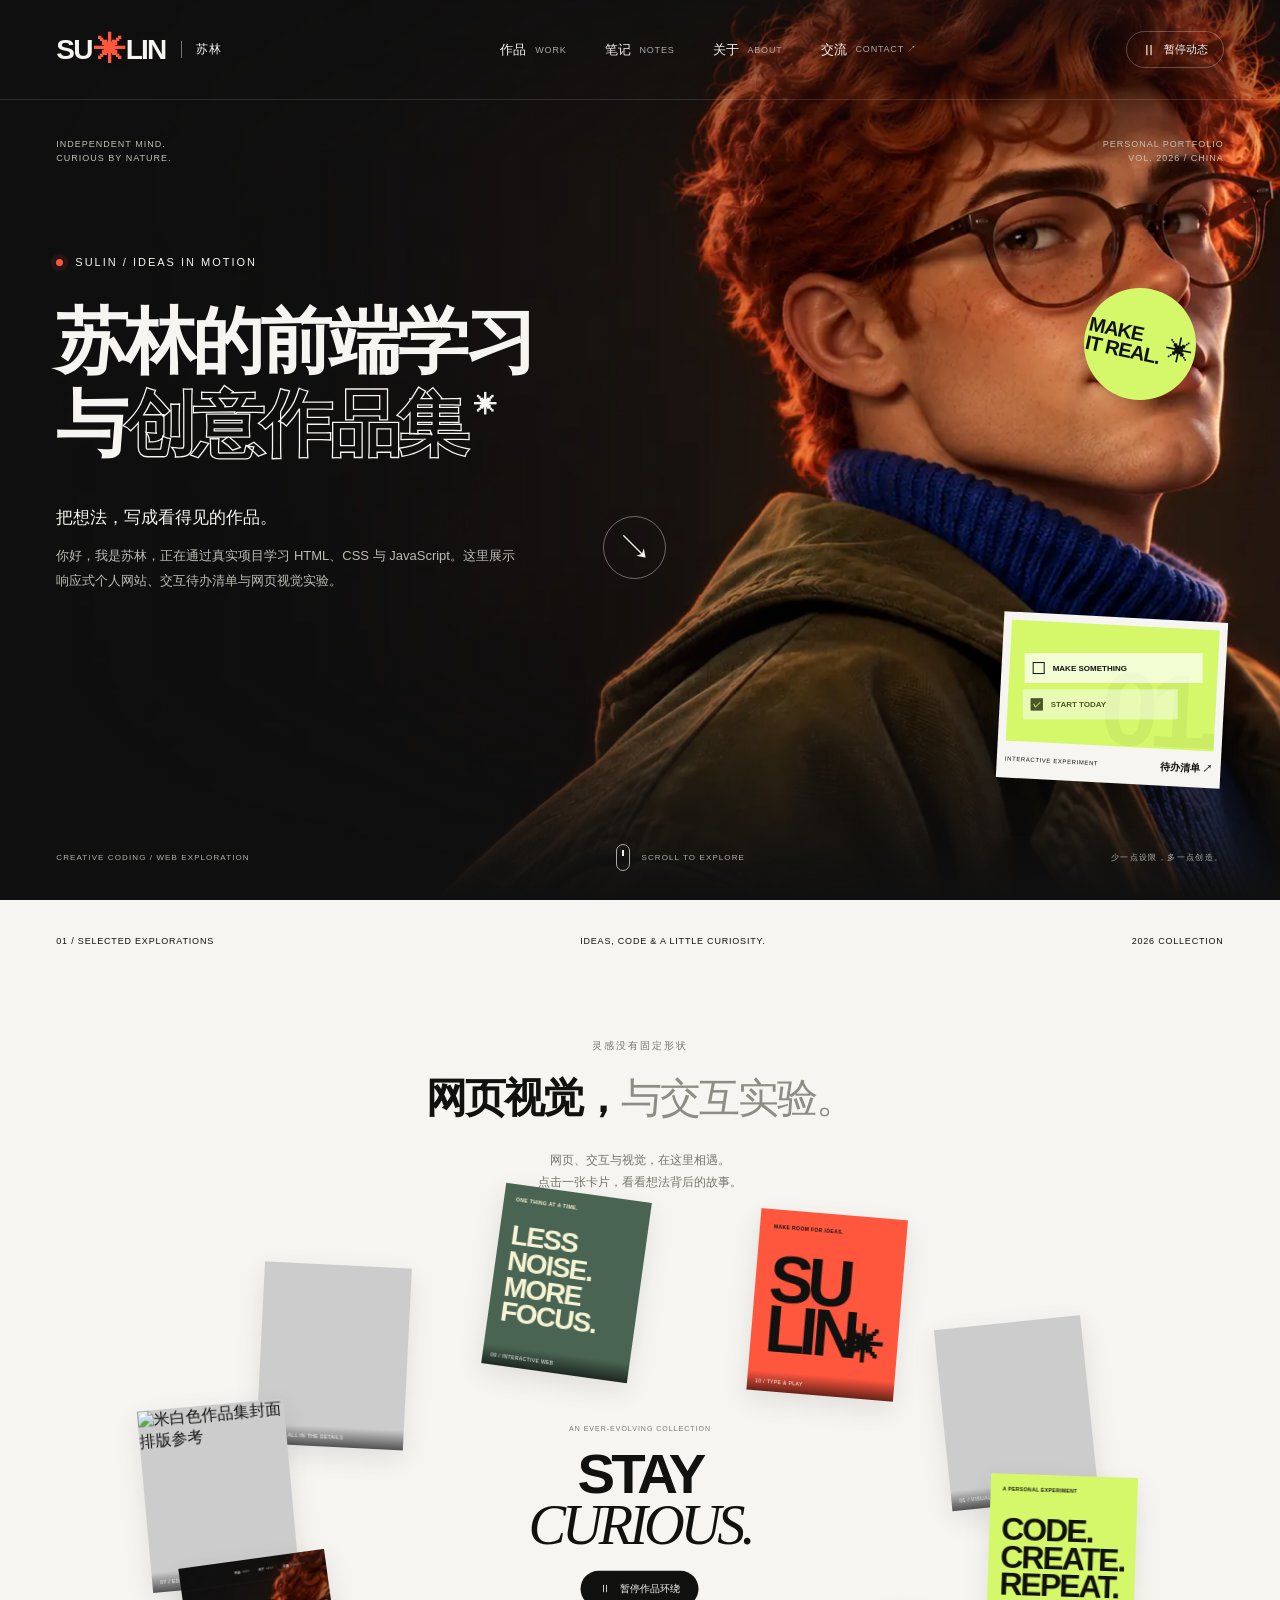
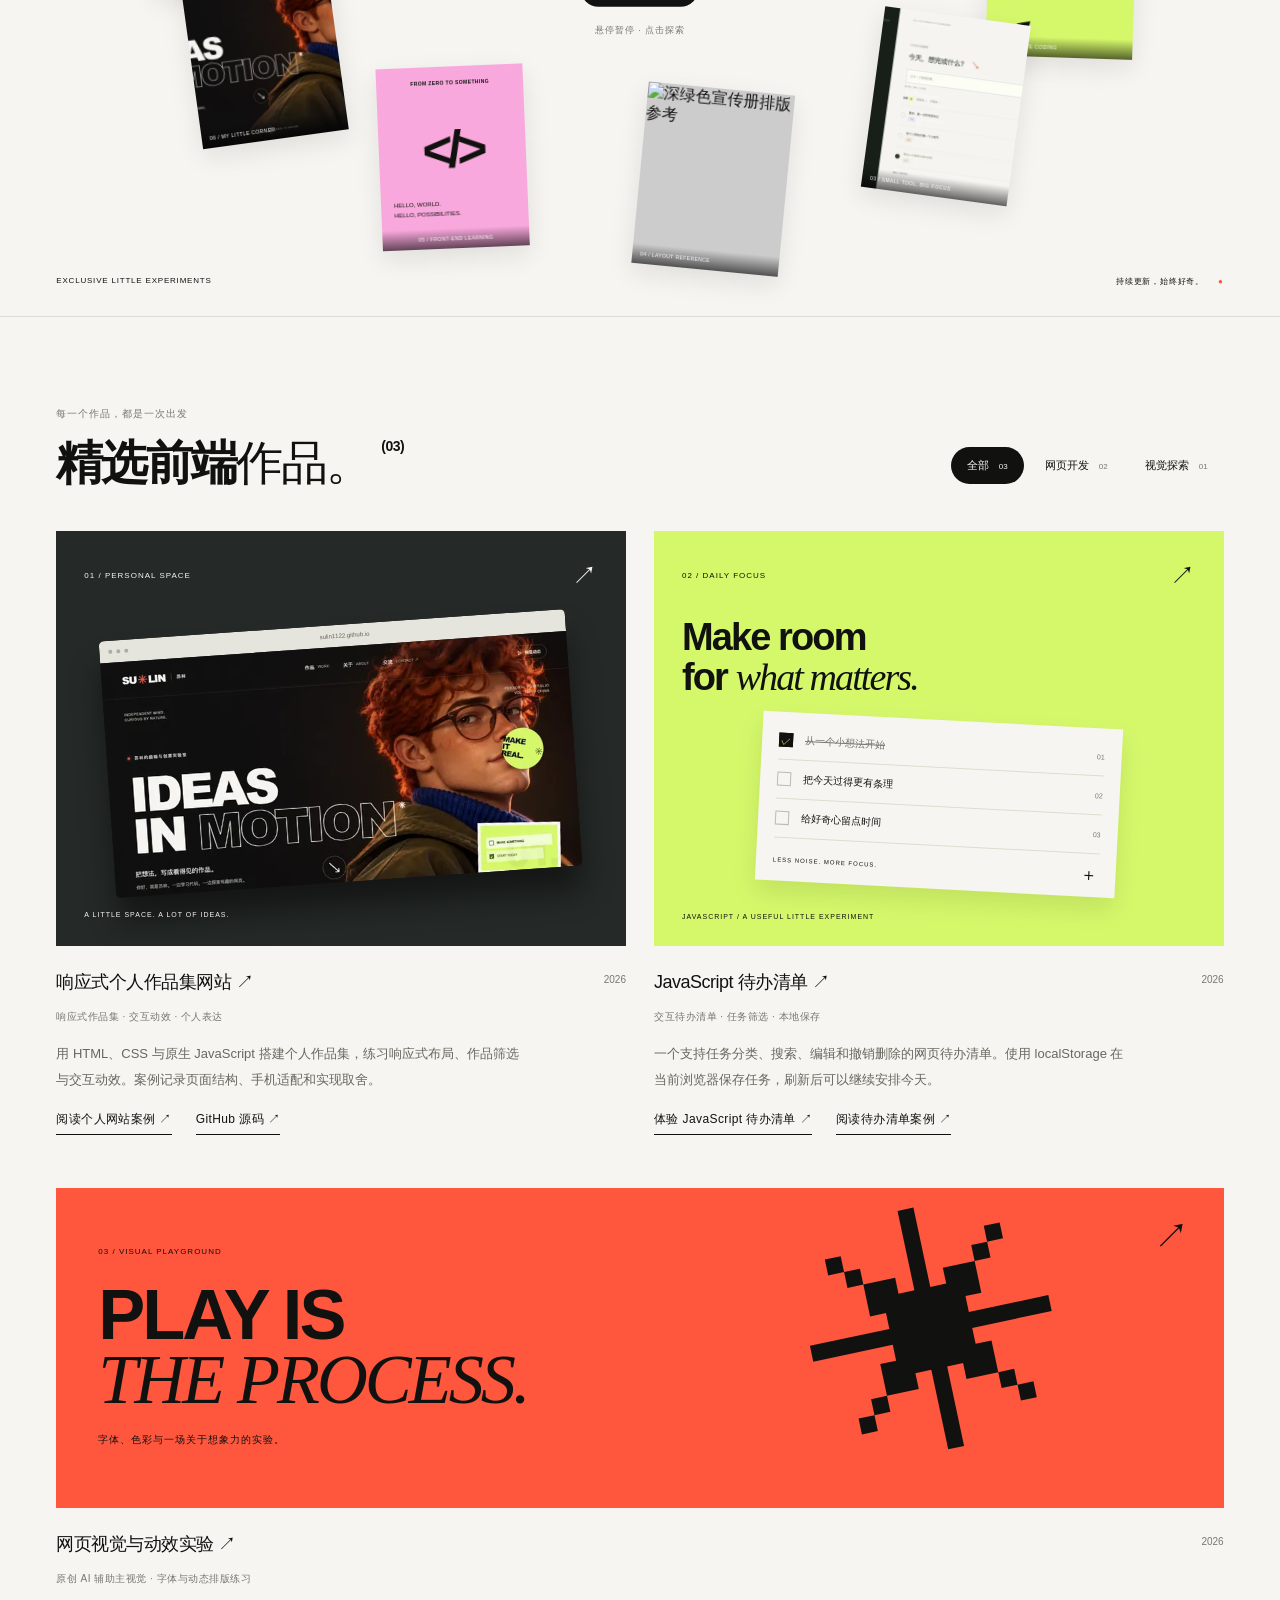
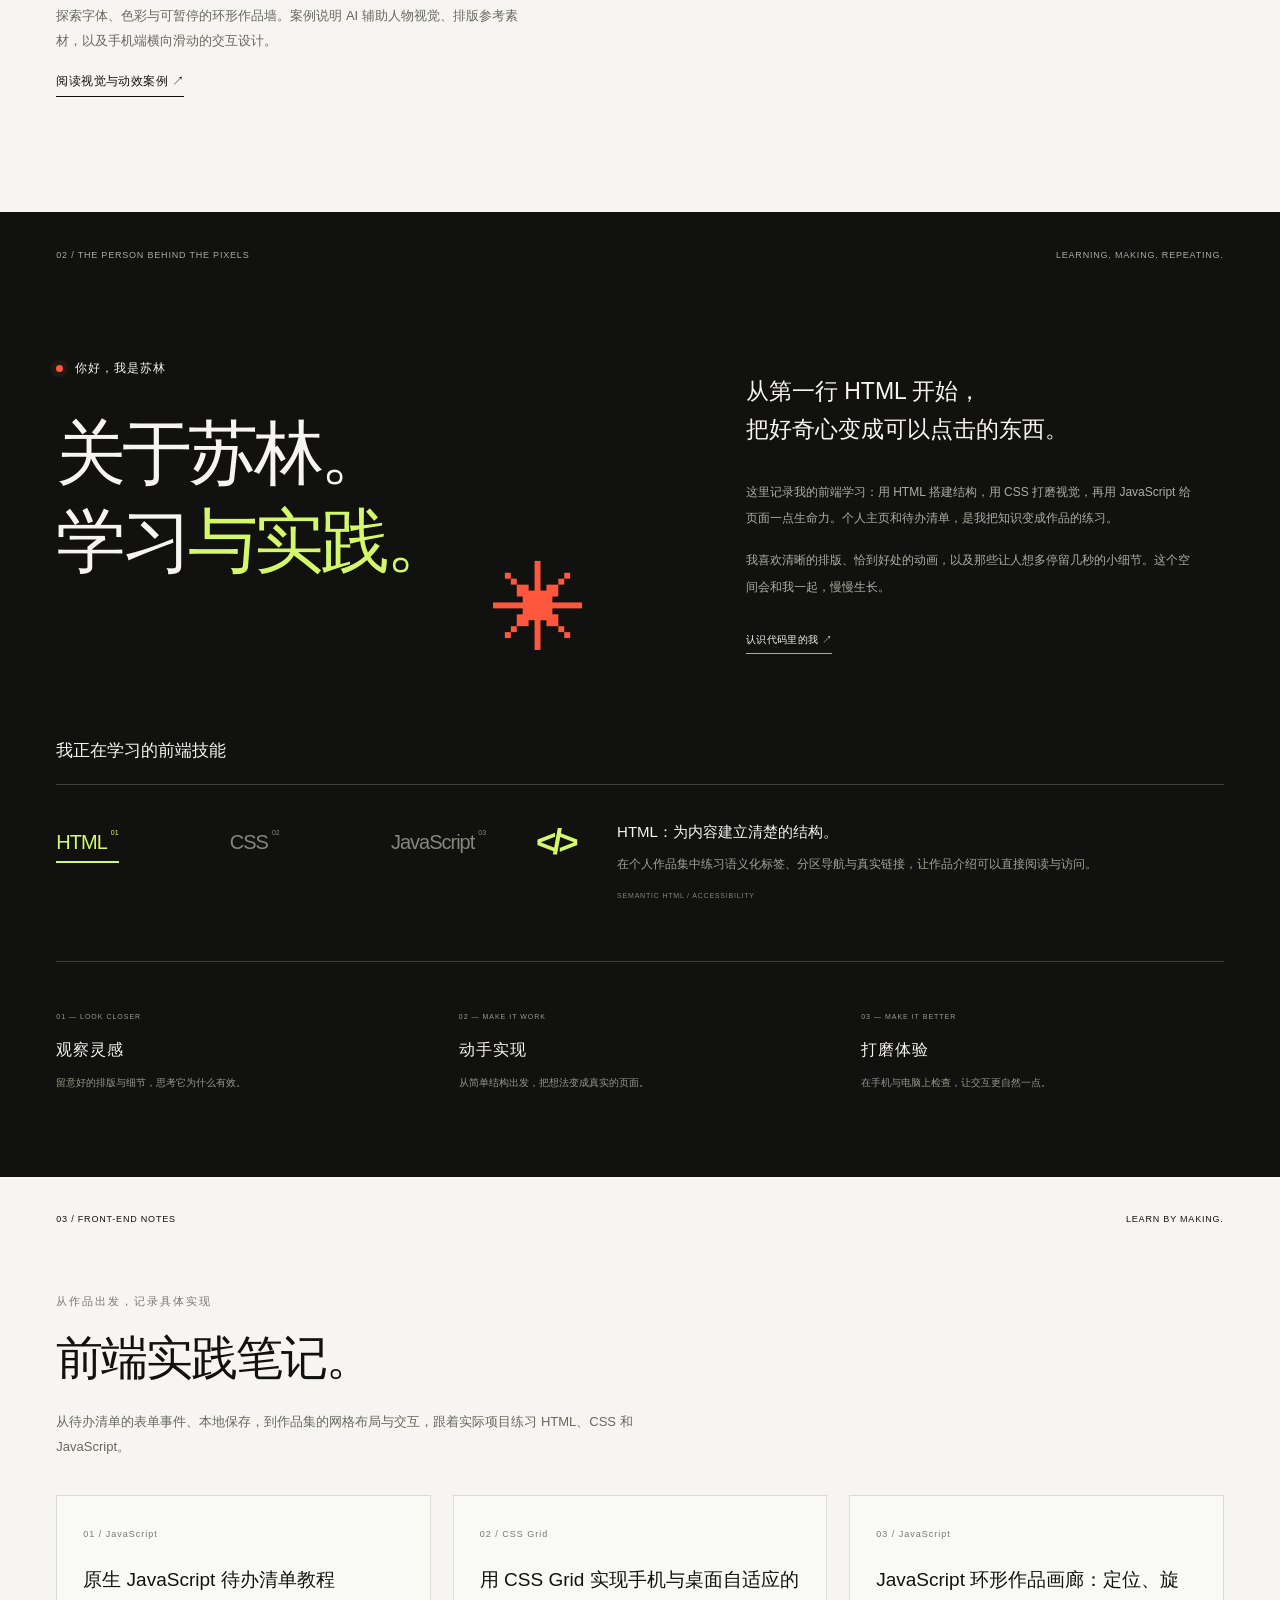
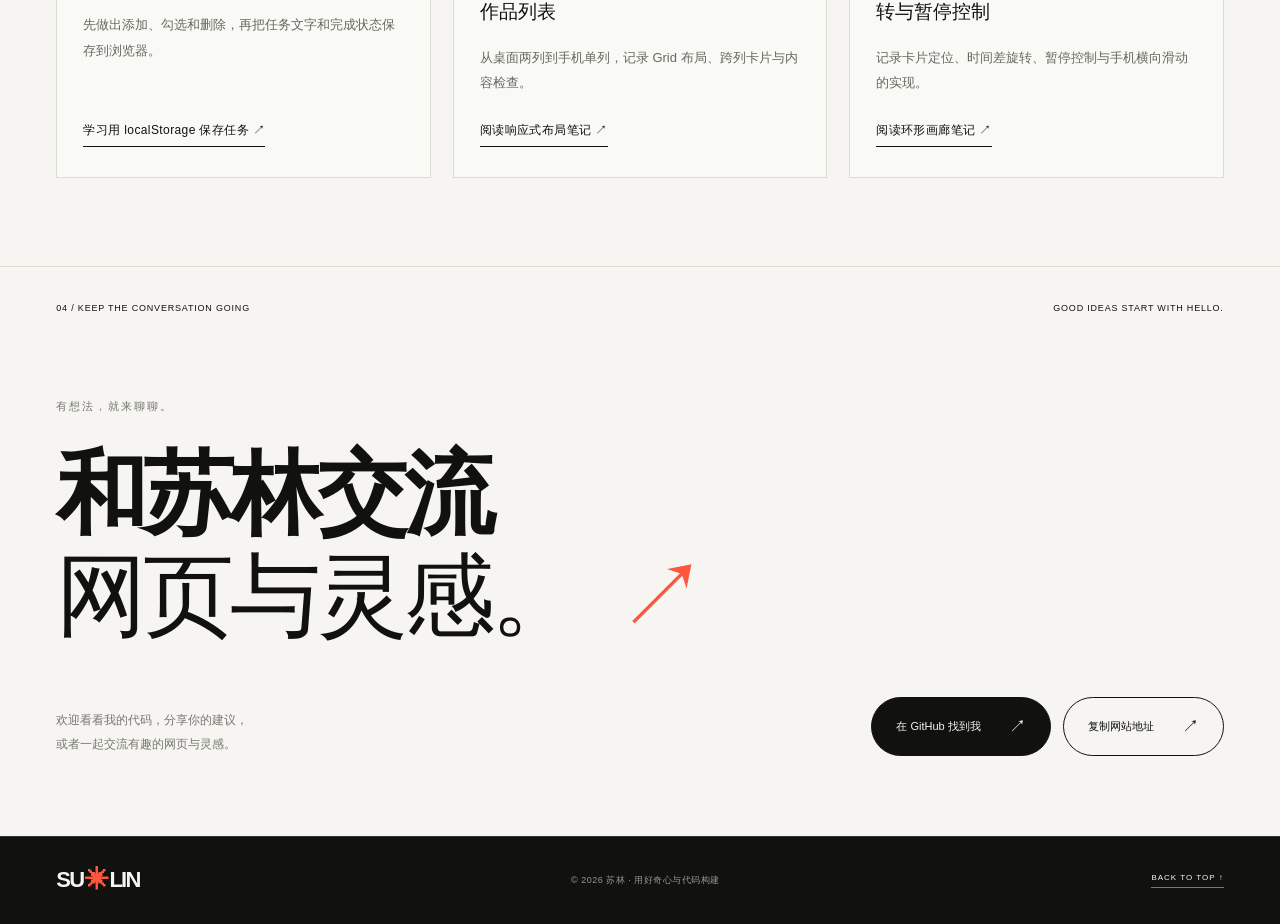
==== commit 7ee6c343: "Improve portfolio SEO and connect todo tutorials Give the homepage, project cases, and tutorials dis" ====
--- a/index.html
+++ b/index.html
@@ -12,8 +12,8 @@
   <meta charset="UTF-8">
   <meta name="viewport" content="width=device-width, initial-scale=1">
   <meta name="theme-color" content="#101010">
-  <title>苏林 SULIN｜前端学习与创意作品集</title>
-  <meta name="description" content="你好，我是苏林。这里展示我的前端学习与创意实践，包括响应式个人网站、JavaScript 待办清单、CSS 动效与视觉排版实验。浏览作品、体验交互，并查看项目源码。">
+  <title>苏林 SULIN｜前端作品集与 JavaScript 实践笔记</title>
+  <meta name="description" content="苏林的前端作品集，展示响应式个人网站、原生 JavaScript 待办清单和网页动效。查看项目案例、源码，以及从搭建清单到 localStorage 保存的实操教程。">
   <meta name="author" content="苏林">
   <link rel="canonical" href="https://sulin1122.github.io/">
   <link rel="icon" href="./images/logo.svg?v=5bea958b91cd" type="image/svg+xml">
@@ -21,14 +21,14 @@
   <meta property="og:type" content="website">
   <meta property="og:locale" content="zh_CN">
   <meta property="og:site_name" content="苏林 SULIN">
-  <meta property="og:title" content="苏林 SULIN｜前端学习与创意作品集">
-  <meta property="og:description" content="你好，我是苏林。这里展示我的前端学习与创意实践，包括响应式个人网站、JavaScript 待办清单、CSS 动效与视觉排版实验。浏览作品、体验交互，并查看项目源码。">
+  <meta property="og:title" content="苏林 SULIN｜前端作品集与 JavaScript 实践笔记">
+  <meta property="og:description" content="苏林的前端作品集，展示响应式个人网站、原生 JavaScript 待办清单和网页动效。查看项目案例、源码，以及从搭建清单到 localStorage 保存的实操教程。">
   <meta property="og:url" content="https://sulin1122.github.io/">
   <meta property="og:image" content="https://sulin1122.github.io/images/portfolio-social.jpg?v=b26983e4f4b8">
   <meta property="og:image:alt" content="苏林创意作品集，黑色首屏与原创红发 3D 人物">
   <meta name="twitter:card" content="summary_large_image">
-  <meta name="twitter:title" content="苏林 SULIN｜前端学习与创意作品集">
-  <meta name="twitter:description" content="你好，我是苏林。这里展示我的前端学习与创意实践，包括响应式个人网站、JavaScript 待办清单、CSS 动效与视觉排版实验。浏览作品、体验交互，并查看项目源码。">
+  <meta name="twitter:title" content="苏林 SULIN｜前端作品集与 JavaScript 实践笔记">
+  <meta name="twitter:description" content="苏林的前端作品集，展示响应式个人网站、原生 JavaScript 待办清单和网页动效。查看项目案例、源码，以及从搭建清单到 localStorage 保存的实操教程。">
   <meta name="twitter:image" content="https://sulin1122.github.io/images/portfolio-social.jpg?v=b26983e4f4b8">
   <link rel="preload" as="image" href="./images/creative-hero-1672.webp?v=e760d2fa855b" imagesrcset="./images/creative-hero-640.webp?v=f64a883cd339 640w, ./images/creative-hero-1100.webp?v=04ee9e9ea69c 1100w, ./images/creative-hero-1672.webp?v=e760d2fa855b 1672w" imagesizes="(max-width: 760px) 127vw, 100vw" fetchpriority="high">
   <!-- Generated by tools/prepare_assets.py: start -->
@@ -66,14 +66,15 @@
       "@type": "ProfilePage",
       "@id": "https://sulin1122.github.io/#profile",
       "url": "https://sulin1122.github.io/",
-      "name": "苏林 SULIN｜前端学习与创意作品集",
+      "name": "苏林 SULIN｜前端作品集与 JavaScript 实践笔记",
       "inLanguage": "zh-CN",
       "mainEntity": {
         "@id": "https://sulin1122.github.io/#person"
       },
       "isPartOf": {
         "@id": "https://sulin1122.github.io/#website"
-      }
+      },
+      "description": "苏林的前端作品集，展示响应式个人网站、原生 JavaScript 待办清单和网页动效。查看项目案例、源码，以及从搭建清单到 localStorage 保存的实操教程。"
     }
   ]
 }
@@ -143,8 +144,8 @@
     </section>
     <section class="notes section-light" id="notes" aria-labelledby="notes-title">
       <div class="section-meta"><span>03 / FRONT-END NOTES</span><span>LEARN BY MAKING.</span></div>
-      <div class="notes-heading"><p class="eyebrow">从作品出发，记录具体实现</p><h2 id="notes-title">前端实践笔记。</h2><p>把项目中的代码、选择与使用边界，整理成可以回看的学习记录。</p></div>
-      <div class="notes-grid"><article class="note-card"><p class="eyebrow">01 / JavaScript</p><h3><a href="./notes/localstorage-todo.html">JavaScript 待办清单如何用 localStorage 保存数据</a></h3><p>结合待办清单，记录任务保存、刷新恢复、数据校验与存储失败提示。</p><a class="text-link" href="./notes/localstorage-todo.html">阅读本地存储笔记 ↗</a></article><article class="note-card"><p class="eyebrow">02 / CSS Grid</p><h3><a href="./notes/responsive-grid.html">用 CSS Grid 实现手机与桌面自适应的作品列表</a></h3><p>从桌面两列到手机单列，记录 Grid 布局、跨列卡片与内容检查。</p><a class="text-link" href="./notes/responsive-grid.html">阅读响应式布局笔记 ↗</a></article><article class="note-card"><p class="eyebrow">03 / JavaScript</p><h3><a href="./notes/orbit-gallery.html">JavaScript 环形作品画廊：定位、旋转与暂停控制</a></h3><p>记录卡片定位、时间差旋转、暂停控制与手机横向滑动的实现。</p><a class="text-link" href="./notes/orbit-gallery.html">阅读环形画廊笔记 ↗</a></article></div>
+      <div class="notes-heading"><p class="eyebrow">从作品出发，记录具体实现</p><h2 id="notes-title">前端实践笔记。</h2><p>从待办清单的表单事件、本地保存，到作品集的网格布局与交互，跟着实际项目练习 HTML、CSS 和 JavaScript。</p></div>
+      <div class="notes-grid"><article class="note-card"><p class="eyebrow">01 / JavaScript</p><h3><a href="./notes/todo-javascript-tutorial.html">原生 JavaScript 待办清单教程</a></h3><p>先做出添加、勾选和删除，再把任务文字和完成状态保存到浏览器。</p><a class="text-link" href="./notes/localstorage-todo.html">学习用 localStorage 保存任务 ↗</a></article><article class="note-card"><p class="eyebrow">02 / CSS Grid</p><h3><a href="./notes/responsive-grid.html">用 CSS Grid 实现手机与桌面自适应的作品列表</a></h3><p>从桌面两列到手机单列，记录 Grid 布局、跨列卡片与内容检查。</p><a class="text-link" href="./notes/responsive-grid.html">阅读响应式布局笔记 ↗</a></article><article class="note-card"><p class="eyebrow">03 / JavaScript</p><h3><a href="./notes/orbit-gallery.html">JavaScript 环形作品画廊：定位、旋转与暂停控制</a></h3><p>记录卡片定位、时间差旋转、暂停控制与手机横向滑动的实现。</p><a class="text-link" href="./notes/orbit-gallery.html">阅读环形画廊笔记 ↗</a></article></div>
     </section>
     <section class="contact section-light" id="contact" aria-labelledby="contact-title"><div class="section-meta"><span>04 / KEEP THE CONVERSATION GOING</span><span>GOOD IDEAS START WITH HELLO.</span></div><div class="contact-content reveal"><p class="eyebrow">有想法，就来聊聊。</p><h2 id="contact-title">和苏林交流<br><em>网页与灵感。</em><span aria-hidden="true">↗</span></h2><div class="contact-bottom"><p>欢迎看看我的代码，分享你的建议，<br>或者一起交流有趣的网页与灵感。</p><div class="contact-actions"><a class="pill-button" href="https://github.com/sulin1122" target="_blank" rel="noopener noreferrer">在 GitHub 找到我 <span>↗</span></a><button class="pill-button pill-outline" type="button" id="copy-site">复制网站地址 <span>↗</span></button></div></div></div></section>
   </main>
@@ -153,4 +154,3 @@
   <div class="toast" id="toast" role="status" aria-live="polite"></div>
 </body>
 </html>
-
